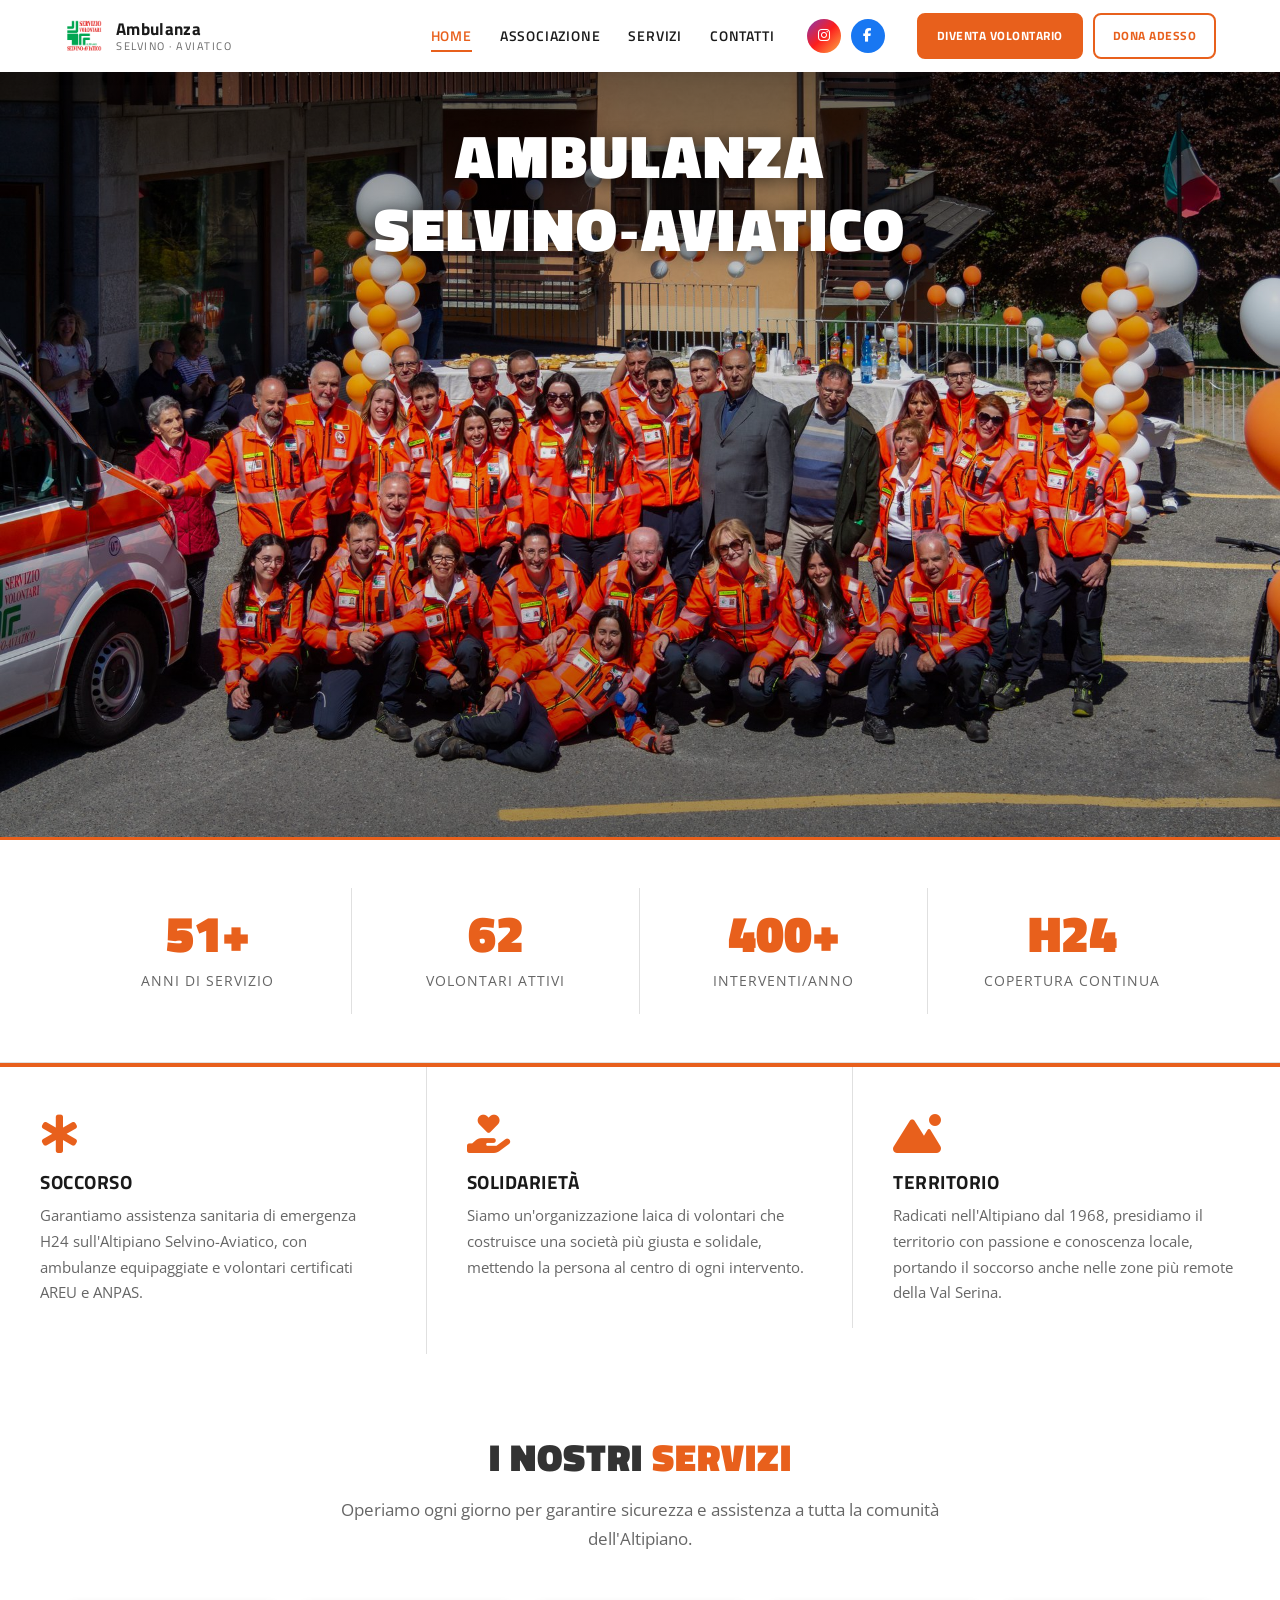
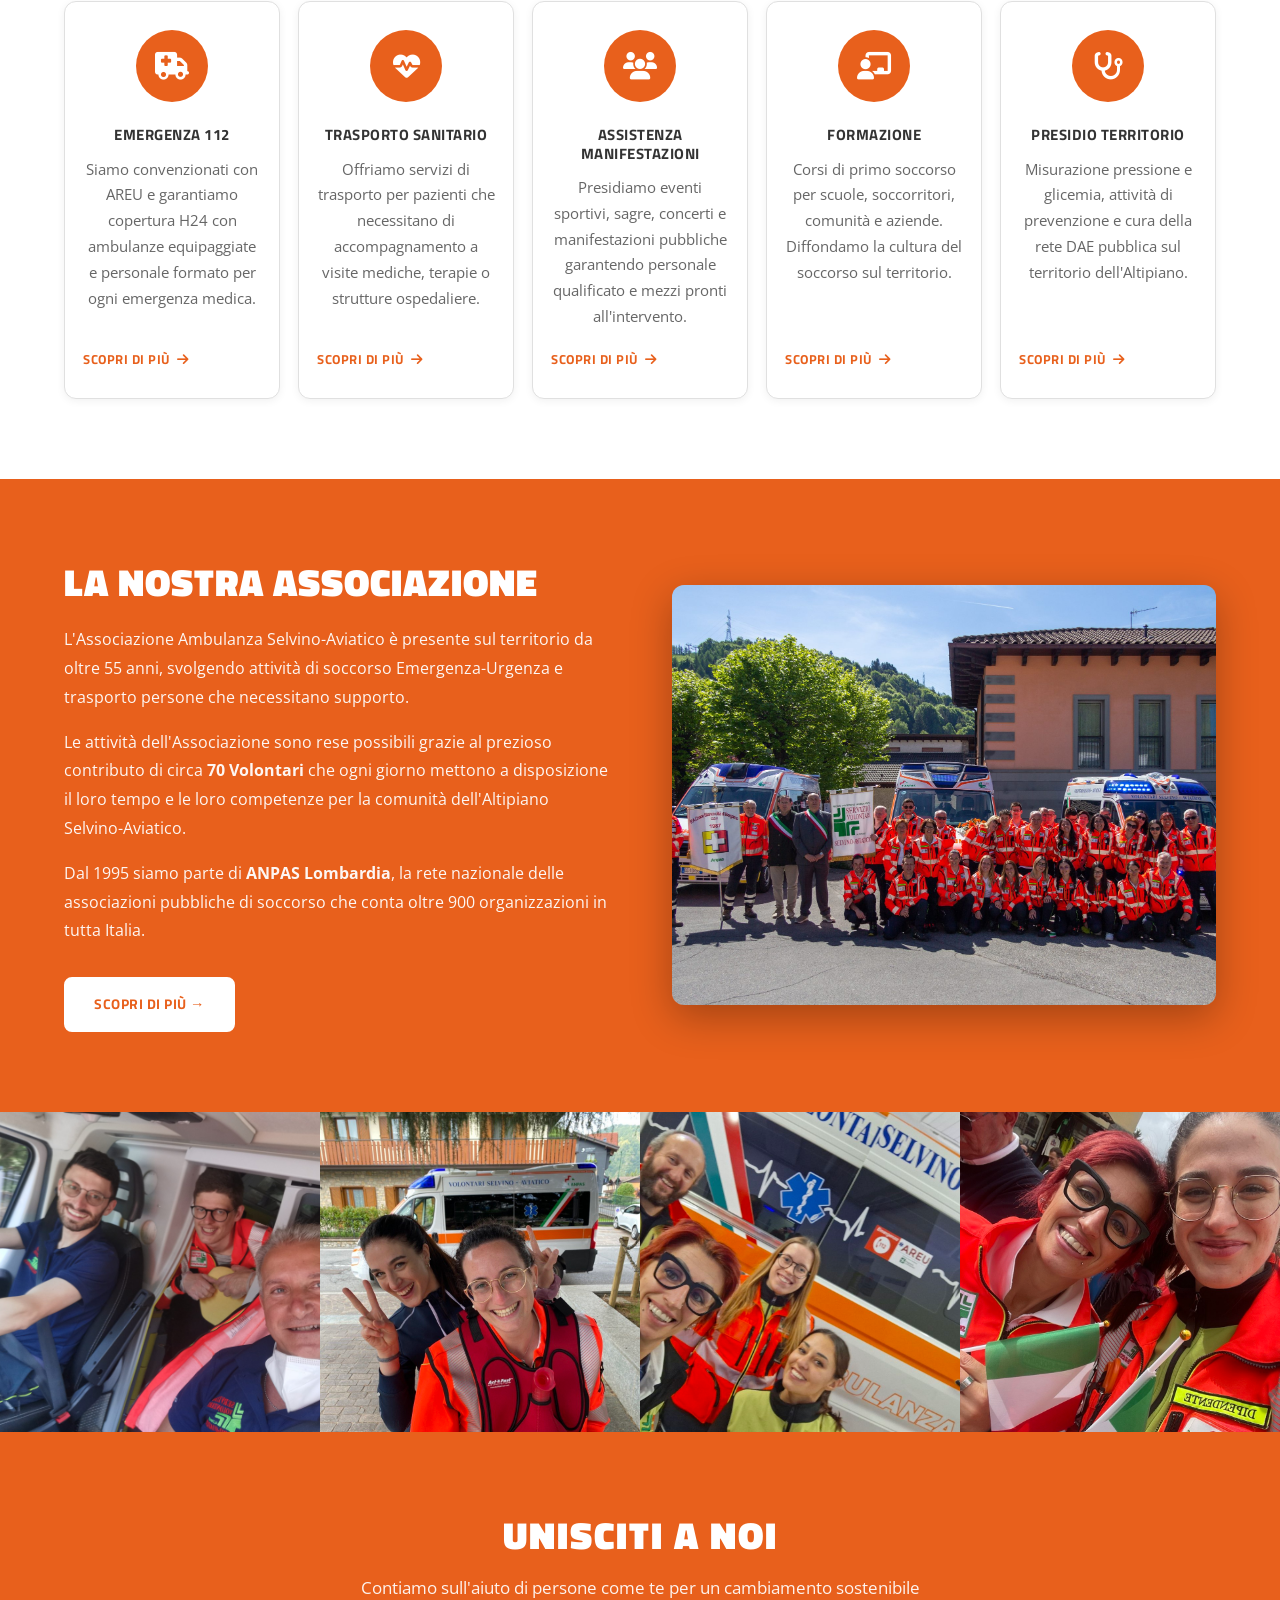
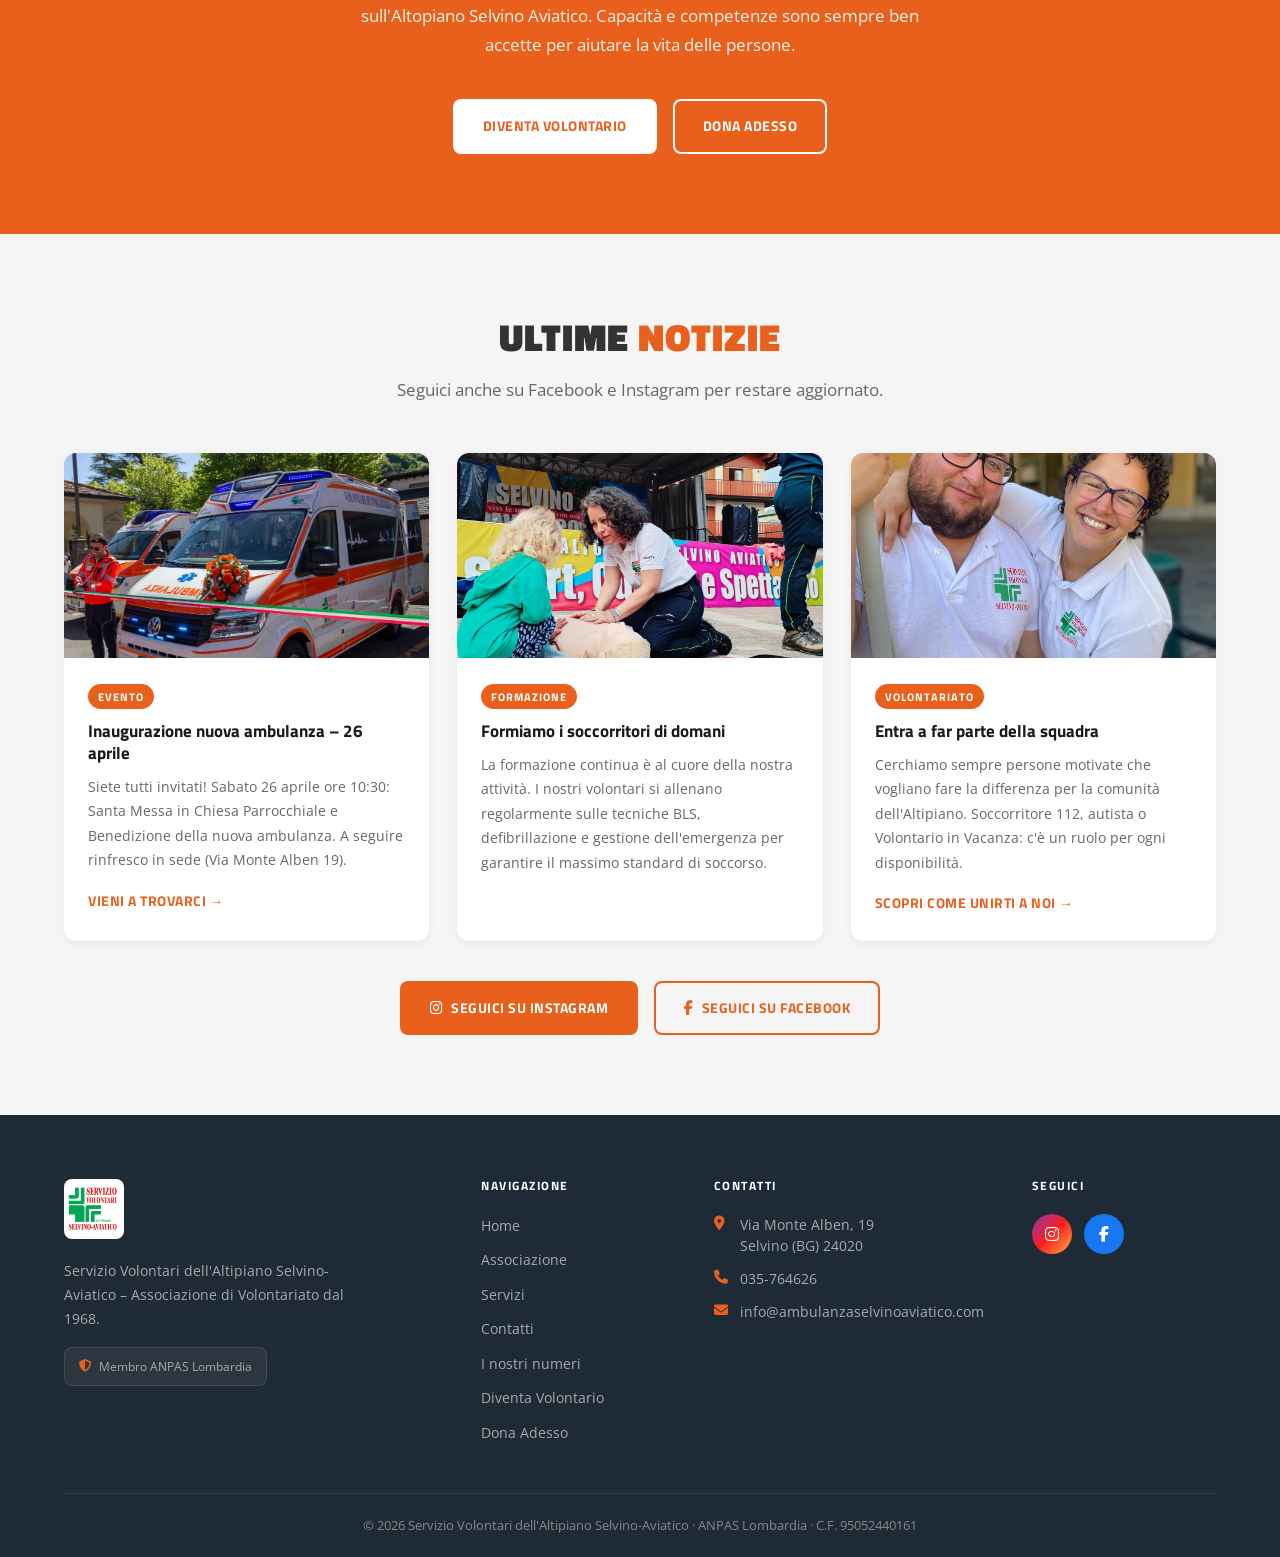
==== index.html @ ba4612ee "Aggiungi pagina "I nostri numeri" con dashboard statistiche Nuova pagina numeri.html: interventi per" ====
<!DOCTYPE html>
<html lang="it">
<head>
  <meta charset="UTF-8" />
  <meta name="viewport" content="width=device-width, initial-scale=1.0" />
  <title>Ambulanza Selvino-Aviatico | Soccorso Emergenza H24 – Altipiano Bergamasco</title>
  <meta name="description" content="Associazione di volontariato per soccorso emergenza H24 sull'Altipiano Selvino-Aviatico (BG). Dal 1968, ~70 volontari certificati AREU e ANPAS. Tel. 035-764626." />

  <!-- Canonical & robots -->
  <link rel="canonical" href="https://www.ambulanzaselvinoaviatico.com/" />
  <meta name="robots" content="index, follow" />
  <meta name="author" content="Associazione Ambulanza Selvino-Aviatico" />

  <!-- Geo meta -->
  <meta name="geo.region" content="IT-BG" />
  <meta name="geo.placename" content="Selvino, Bergamo, Lombardia" />
  <meta name="geo.position" content="45.775;9.760" />
  <meta name="ICBM" content="45.775, 9.760" />

  <!-- Favicon -->
  <link rel="icon" type="image/png" href="images/logo.png" />
  <link rel="apple-touch-icon" href="images/logo.png" />

  <!-- Open Graph -->
  <meta property="og:title" content="Ambulanza Selvino-Aviatico | Soccorso Emergenza H24" />
  <meta property="og:description" content="Associazione di volontariato per soccorso emergenza H24 sull'Altipiano Selvino-Aviatico (BG). Dal 1968, ~70 volontari certificati AREU e ANPAS." />
  <meta property="og:image" content="https://www.ambulanzaselvinoaviatico.com/images/ambulanza-team.jpg" />
  <meta property="og:url" content="https://www.ambulanzaselvinoaviatico.com/" />
  <meta property="og:type" content="website" />
  <meta property="og:locale" content="it_IT" />
  <meta property="og:site_name" content="Ambulanza Selvino-Aviatico" />

  <!-- Twitter Card -->
  <meta name="twitter:card" content="summary_large_image" />
  <meta name="twitter:title" content="Ambulanza Selvino-Aviatico | Soccorso Emergenza H24" />
  <meta name="twitter:description" content="Associazione di volontariato per soccorso emergenza H24 sull'Altipiano Selvino-Aviatico (BG)." />
  <meta name="twitter:image" content="https://www.ambulanzaselvinoaviatico.com/images/ambulanza-team.jpg" />

  <!-- JSON-LD Structured Data -->
  <script type="application/ld+json">
  {
    "@context": "https://schema.org",
    "@graph": [
      {
        "@type": "Organization",
        "@id": "https://www.ambulanzaselvinoaviatico.com/#organization",
        "name": "Associazione Ambulanza Selvino-Aviatico",
        "alternateName": "Servizio Volontari dell'Altipiano Selvino-Aviatico",
        "url": "https://www.ambulanzaselvinoaviatico.com",
        "logo": "https://www.ambulanzaselvinoaviatico.com/images/logo.png",
        "email": "info@ambulanzaselvinoaviatico.com",
        "telephone": "+390357646426",
        "foundingDate": "1993",
        "description": "Associazione di volontariato per soccorso emergenza-urgenza H24 sull'Altipiano Selvino-Aviatico (BG). Dal 1968, circa 70 volontari certificati AREU e ANPAS.",
        "address": {
          "@type": "PostalAddress",
          "streetAddress": "Via Monte Alben, 19",
          "addressLocality": "Selvino",
          "postalCode": "24020",
          "addressRegion": "BG",
          "addressCountry": "IT"
        },
        "areaServed": {
          "@type": "Place",
          "name": "Altipiano Selvino-Aviatico, Bergamo"
        },
        "sameAs": [
          "https://www.facebook.com/ambulanzaselvinoaviatico",
          "https://www.instagram.com/ambulanzaselvinoaviatico/"
        ],
        "memberOf": {
          "@type": "Organization",
          "name": "ANPAS Lombardia",
          "url": "https://www.anpas.org"
        }
      },
      {
        "@type": "EmergencyService",
        "@id": "https://www.ambulanzaselvinoaviatico.com/#service",
        "name": "Soccorso Emergenza-Urgenza 112 – Altipiano Selvino-Aviatico",
        "provider": { "@id": "https://www.ambulanzaselvinoaviatico.com/#organization" },
        "serviceType": "Ambulanza e soccorso emergenza H24",
        "availableChannel": {
          "@type": "ServiceChannel",
          "servicePhone": { "@type": "ContactPoint", "telephone": "112", "contactType": "emergencyService" }
        },
        "areaServed": { "@type": "Place", "name": "Altipiano Selvino-Aviatico, Bergamo" }
      },
      {
        "@type": "WebSite",
        "@id": "https://www.ambulanzaselvinoaviatico.com/#website",
        "url": "https://www.ambulanzaselvinoaviatico.com",
        "name": "Ambulanza Selvino-Aviatico",
        "publisher": { "@id": "https://www.ambulanzaselvinoaviatico.com/#organization" },
        "inLanguage": "it-IT"
      }
    ]
  }
  </script>

  <!-- Font Awesome 6 -->
  <link rel="stylesheet" href="https://cdnjs.cloudflare.com/ajax/libs/font-awesome/6.5.0/css/all.min.css" />

  <!-- Stylesheet -->
  <link rel="stylesheet" href="css/style.css" />
</head>
<body>

  <!-- ============================================================
       HEADER
  ============================================================ -->
  <header class="site-header">
    <div class="container">
      <div class="header-inner">

        <a href="index.html" class="header-logo" aria-label="Torna alla home">
          <img src="images/logo.png" alt="Logo Ambulanza Selvino-Aviatico" />
          <div class="header-logo-text">
            <span class="logo-name">Ambulanza</span>
            <span class="logo-sub">Selvino · Aviatico</span>
          </div>
        </a>

        <nav class="header-nav" aria-label="Navigazione principale">
          <ul class="nav-links">
            <li><a href="index.html" class="active">Home</a></li>
            <li><a href="associazione.html">Associazione</a></li>
            <li><a href="servizi.html">Servizi</a></li>
            <li><a href="contatti.html">Contatti</a></li>
          </ul>

          <div class="header-social">
            <a href="https://www.instagram.com/ambulanzaselvinoaviatico/" target="_blank" rel="noopener" class="social-icon instagram" aria-label="Instagram">
              <i class="fab fa-instagram"></i>
            </a>
            <a href="https://www.facebook.com/ambulanzaselvinoaviatico" target="_blank" rel="noopener" class="social-icon facebook" aria-label="Facebook">
              <i class="fab fa-facebook-f"></i>
            </a>
          </div>

          <div class="header-cta">
            <a href="volontario.html" class="btn btn-orange">Diventa Volontario</a>
            <a href="volontario.html#dona" class="btn btn-orange-outline">Dona Adesso</a>
          </div>
        </nav>

        <button class="hamburger" id="hamburger" aria-label="Apri menu" aria-expanded="false">
          <span></span>
          <span></span>
          <span></span>
        </button>

      </div>
    </div>

    <!-- Mobile nav -->
    <div class="mobile-nav" id="mobile-nav" aria-hidden="true">
      <ul class="nav-links">
        <li><a href="index.html">Home</a></li>
        <li><a href="associazione.html">Associazione</a></li>
        <li><a href="servizi.html">Servizi</a></li>
        <li><a href="contatti.html">Contatti</a></li>
      </ul>
      <div class="header-social">
        <a href="https://www.instagram.com/ambulanzaselvinoaviatico/" target="_blank" rel="noopener" class="social-icon instagram" aria-label="Instagram">
          <i class="fab fa-instagram"></i>
        </a>
        <a href="https://www.facebook.com/ambulanzaselvinoaviatico" target="_blank" rel="noopener" class="social-icon facebook" aria-label="Facebook">
          <i class="fab fa-facebook-f"></i>
        </a>
      </div>
      <div class="header-cta">
        <a href="volontario.html" class="btn btn-orange">Diventa Volontario</a>
        <a href="volontario.html#dona" class="btn btn-orange-outline">Dona Adesso</a>
      </div>
    </div>
  </header>

  <!-- ============================================================
       HERO
  ============================================================ -->
  <section class="hero" style="background-image: url('images/hero-principale.jpg'); background-position: center 30%;" aria-label="Sezione hero">
    <div class="hero-content">
      <h1>Ambulanza Selvino&#8209;Aviatico</h1>
      <div class="hero-hover-reveal">
        <span class="tagline"><i class="fas fa-star-of-life"></i>&nbsp; Servizio di Emergenza-Urgenza dal 1968</span>
      </div>
      <div class="hero-buttons">
        <a href="associazione.html" class="btn btn-white">Scopri la nostra storia</a>
        <a href="volontario.html" class="btn btn-white-outline">Unisciti a noi</a>
      </div>
    </div>
  </section>

  <!-- ============================================================
       STATS BAR
  ============================================================ -->
  <section class="stats-bar" aria-label="Statistiche">
    <div class="container">
      <div class="stats-grid">
        <div class="stat-item">
          <span class="stat-number" data-target="58" data-suffix="+">58+</span>
          <span class="stat-label">Anni di servizio</span>
        </div>
        <div class="stat-item">
          <span class="stat-number" data-target="70" data-suffix="">~70</span>
          <span class="stat-label">Volontari attivi</span>
        </div>
        <div class="stat-item">
          <span class="stat-number" data-target="450" data-suffix="+">450+</span>
          <span class="stat-label">Interventi/anno</span>
        </div>
        <div class="stat-item">
          <span class="stat-number">H24</span>
          <span class="stat-label">Copertura continua</span>
        </div>
      </div>
    </div>
  </section>

  <!-- ============================================================
       MISSION STRIP
  ============================================================ -->
  <section class="mission-strip" aria-label="I nostri impegni">
    <div class="mission-strip-grid">
      <div class="mission-strip-item">
        <i class="fas fa-star-of-life strip-icon"></i>
        <h3>Soccorso</h3>
        <p>Garantiamo assistenza sanitaria di emergenza H24 sull'Altipiano Selvino-Aviatico, con ambulanze equipaggiate e volontari certificati AREU e ANPAS.</p>
      </div>
      <div class="mission-strip-item">
        <i class="fas fa-hand-holding-heart strip-icon"></i>
        <h3>Solidarietà</h3>
        <p>Siamo un'organizzazione laica di volontari che costruisce una società più giusta e solidale, mettendo la persona al centro di ogni intervento.</p>
      </div>
      <div class="mission-strip-item">
        <i class="fas fa-mountain-sun strip-icon"></i>
        <h3>Territorio</h3>
        <p>Radicati nell'Altipiano dal 1968, presidiamo il territorio con passione e conoscenza locale, portando il soccorso anche nelle zone più remote della Val Serina.</p>
      </div>
    </div>
  </section>

  <!-- ============================================================
       SERVIZI
  ============================================================ -->
  <section class="services-section section-padding" aria-labelledby="servizi-title">
    <div class="container">
      <div class="text-center">
        <h2 class="section-title" id="servizi-title">I Nostri <span class="text-orange">Servizi</span></h2>
        <p class="section-subtitle">Operiamo ogni giorno per garantire sicurezza e assistenza a tutta la comunità dell'Altipiano.</p>
      </div>
      <div class="services-grid services-grid--5">

        <a href="servizi.html#emergenza" class="service-card">
          <div class="service-icon">
            <i class="fas fa-ambulance"></i>
          </div>
          <h3>Emergenza 112</h3>
          <p>Siamo convenzionati con AREU e garantiamo copertura H24 con ambulanze equipaggiate e personale formato per ogni emergenza medica.</p>
          <span class="service-card-link">Scopri di più <i class="fas fa-arrow-right"></i></span>
        </a>

        <a href="servizi.html#trasporto" class="service-card">
          <div class="service-icon">
            <i class="fas fa-heart-pulse"></i>
          </div>
          <h3>Trasporto Sanitario</h3>
          <p>Offriamo servizi di trasporto per pazienti che necessitano di accompagnamento a visite mediche, terapie o strutture ospedaliere.</p>
          <span class="service-card-link">Scopri di più <i class="fas fa-arrow-right"></i></span>
        </a>

        <a href="servizi.html#manifestazioni" class="service-card">
          <div class="service-icon">
            <i class="fas fa-users"></i>
          </div>
          <h3>Assistenza Manifestazioni</h3>
          <p>Presidiamo eventi sportivi, sagre, concerti e manifestazioni pubbliche garantendo personale qualificato e mezzi pronti all'intervento.</p>
          <span class="service-card-link">Scopri di più <i class="fas fa-arrow-right"></i></span>
        </a>

        <a href="servizi.html#formazione" class="service-card">
          <div class="service-icon">
            <i class="fas fa-chalkboard-teacher"></i>
          </div>
          <h3>Formazione</h3>
          <p>Corsi di primo soccorso per scuole, soccorritori, comunità e aziende. Diffondamo la cultura del soccorso sul territorio.</p>
          <span class="service-card-link">Scopri di più <i class="fas fa-arrow-right"></i></span>
        </a>

        <a href="servizi.html#presidio" class="service-card">
          <div class="service-icon">
            <i class="fas fa-stethoscope"></i>
          </div>
          <h3>Presidio Territorio</h3>
          <p>Misurazione pressione e glicemia, attività di prevenzione e cura della rete DAE pubblica sul territorio dell'Altipiano.</p>
          <span class="service-card-link">Scopri di più <i class="fas fa-arrow-right"></i></span>
        </a>

      </div>
    </div>
  </section>

  <!-- ============================================================
       ABOUT (orange bg)
  ============================================================ -->
  <section class="about-section section-padding" aria-labelledby="about-title">
    <div class="container">
      <div class="about-grid">
        <div class="about-text">
          <h2 class="section-title" id="about-title">La Nostra Associazione</h2>
          <p>L'Associazione Ambulanza Selvino-Aviatico è presente sul territorio da oltre 55 anni, svolgendo attività di soccorso Emergenza-Urgenza e trasporto persone che necessitano supporto.</p>
          <p>Le attività dell'Associazione sono rese possibili grazie al prezioso contributo di circa <strong>70 Volontari</strong> che ogni giorno mettono a disposizione il loro tempo e le loro competenze per la comunità dell'Altipiano Selvino-Aviatico.</p>
          <p>Dal 1995 siamo parte di <strong>ANPAS Lombardia</strong>, la rete nazionale delle associazioni pubbliche di soccorso che conta oltre 900 organizzazioni in tutta Italia.</p>
          <a href="associazione.html" class="btn btn-white">Scopri di più &rarr;</a>
        </div>
        <div class="about-image">
          <img src="images/team/gruppo11.jpg" alt="I volontari dell'Ambulanza Selvino-Aviatico" loading="lazy" />
        </div>
      </div>
    </div>
  </section>

  <!-- ============================================================
       PHOTO STRIP
  ============================================================ -->
  <div class="photo-strip" aria-label="Galleria fotografica">
    <div class="photo-strip-item">
      <img src="images/team/vol8.jpg" alt="Equipaggio Ambulanza Selvino-Aviatico" loading="lazy" style="object-position:center top;" />
    </div>
    <div class="photo-strip-item">
      <img src="images/team/vol12.jpg" alt="Volontarie Ambulanza Selvino-Aviatico" loading="lazy" style="object-position:center top;" />
    </div>
    <div class="photo-strip-item">
      <img src="images/team2.jpg" alt="Volontari Ambulanza Selvino-Aviatico" loading="lazy" style="object-position:center top;" />
    </div>
    <div class="photo-strip-item">
      <img src="images/team/vol15.jpg" alt="Volontari Ambulanza Selvino-Aviatico" loading="lazy" style="object-position:center top;" />
    </div>
  </div>

  <!-- ============================================================
       JOIN BANNER
  ============================================================ -->
  <section class="join-banner" aria-labelledby="join-title">
    <div class="container">
      <h2 id="join-title">Unisciti a Noi</h2>
      <p>Contiamo sull'aiuto di persone come te per un cambiamento sostenibile sull'Altopiano Selvino Aviatico. Capacità e competenze sono sempre ben accette per aiutare la vita delle persone.</p>
      <div class="join-buttons">
        <a href="volontario.html" class="btn btn-white">Diventa Volontario</a>
        <a href="volontario.html#dona" class="btn btn-white-outline">Dona Adesso</a>
      </div>
    </div>
  </section>

  <!-- ============================================================
       NEWS
  ============================================================ -->
  <section class="news-section section-padding" aria-labelledby="news-title">
    <div class="container">
      <div class="text-center">
        <h2 class="section-title" id="news-title">Ultime <span class="text-orange">Notizie</span></h2>
        <p class="section-subtitle">Seguici anche su Facebook e Instagram per restare aggiornato.</p>
      </div>
      <div class="news-grid">

        <article class="news-card">
          <div class="news-img">
            <img src="images/evento-taglio-nastro.jpg" alt="Inaugurazione nuova ambulanza 26 aprile 2026" loading="lazy" />
          </div>
          <div class="news-body">
            <span class="news-tag">Evento</span>
            <h3>Inaugurazione nuova ambulanza – 26 aprile</h3>
            <p>Siete tutti invitati! Sabato 26 aprile ore 10:30: Santa Messa in Chiesa Parrocchiale e Benedizione della nuova ambulanza. A seguire rinfresco in sede (Via Monte Alben 19).</p>
            <a href="contatti.html" class="news-link">Vieni a trovarci →</a>
          </div>
        </article>

        <article class="news-card">
          <div class="news-img">
            <img src="images/servizi/formazione/formazione1.jpg" alt="Formazione BLS e primo soccorso" loading="lazy" />
          </div>
          <div class="news-body">
            <span class="news-tag">Formazione</span>
            <h3>Formiamo i soccorritori di domani</h3>
            <p>La formazione continua è al cuore della nostra attività. I nostri volontari si allenano regolarmente sulle tecniche BLS, defibrillazione e gestione dell'emergenza per garantire il massimo standard di soccorso.</p>
          </div>
        </article>

        <article class="news-card">
          <div class="news-img">
            <img src="images/news-team.jpg" alt="Volontari Servizio Selvino-Aviatico" loading="lazy" />
          </div>
          <div class="news-body">
            <span class="news-tag">Volontariato</span>
            <h3>Entra a far parte della squadra</h3>
            <p>Cerchiamo sempre persone motivate che vogliano fare la differenza per la comunità dell'Altipiano. Soccorritore 112, autista o Volontario in Vacanza: c'è un ruolo per ogni disponibilità.</p>
            <a href="volontario.html" class="news-link">Scopri come unirti a noi →</a>
          </div>
        </article>

      </div>

      <div class="text-center" style="margin-top:40px;">
        <a href="https://www.instagram.com/ambulanzaselvinoaviatico/" target="_blank" rel="noopener" class="btn btn-orange">
          <i class="fab fa-instagram" style="margin-right:8px;"></i>Seguici su Instagram
        </a>
        <a href="https://www.facebook.com/ambulanzaselvinoaviatico" target="_blank" rel="noopener" class="btn btn-orange-outline" style="margin-left:12px;">
          <i class="fab fa-facebook-f" style="margin-right:8px;"></i>Seguici su Facebook
        </a>
      </div>
    </div>
  </section>

  <!-- ============================================================
       FOOTER
  ============================================================ -->
  <footer class="site-footer" aria-label="Piè di pagina">
    <div class="container">
      <div class="footer-grid">

        <!-- Brand -->
        <div class="footer-brand">
          <img src="images/logo.png" alt="Logo Ambulanza Selvino-Aviatico" class="footer-logo" />
          <p>Servizio Volontari dell'Altipiano Selvino-Aviatico – Associazione di Volontariato dal 1968.</p>
          <div class="footer-anpas-badge">
            <i class="fas fa-shield-halved"></i>
            <span>Membro ANPAS Lombardia</span>
          </div>
        </div>

        <!-- Nav -->
        <div class="footer-col">
          <h4>Navigazione</h4>
          <nav class="footer-nav" aria-label="Navigazione footer">
            <a href="index.html">Home</a>
            <a href="associazione.html">Associazione</a>
            <a href="servizi.html">Servizi</a>
            <a href="contatti.html">Contatti</a>
            <a href="numeri.html">I nostri numeri</a>
            <a href="volontario.html">Diventa Volontario</a>
            <a href="volontario.html#dona">Dona Adesso</a>
          </nav>
        </div>

        <!-- Contatti -->
        <div class="footer-col">
          <h4>Contatti</h4>
          <ul class="footer-contact-list">
            <li>
              <i class="fas fa-location-dot"></i>
              <span>Via Monte Alben, 19<br>Selvino (BG) 24020</span>
            </li>
            <li>
              <i class="fas fa-phone"></i>
              <a href="tel:035764626">035-764626</a>
            </li>
            <li>
              <i class="fas fa-envelope"></i>
              <a href="mailto:info@ambulanzaselvinoaviatico.com">info@ambulanzaselvinoaviatico.com</a>
            </li>
          </ul>
        </div>

        <!-- Social -->
        <div class="footer-col">
          <h4>Seguici</h4>
          <div class="footer-social">
            <a href="https://www.instagram.com/ambulanzaselvinoaviatico/" target="_blank" rel="noopener" class="social-icon instagram" aria-label="Instagram">
              <i class="fab fa-instagram"></i>
            </a>
            <a href="https://www.facebook.com/ambulanzaselvinoaviatico" target="_blank" rel="noopener" class="social-icon facebook" aria-label="Facebook">
              <i class="fab fa-facebook-f"></i>
            </a>
          </div>
        </div>

      </div>
    </div>
    <div class="footer-bottom">
      <div class="container">
        <span>&copy; 2026 Servizio Volontari dell'Altipiano Selvino-Aviatico &middot; ANPAS Lombardia &middot; C.F. 95052440161</span>
      </div>
    </div>
  </footer>

  <script src="js/main.js"></script>
</body>
</html>
---- css/style.css ----
/* ============================================================
   Ambulanza Selvino-Aviatico – Main Stylesheet
   ============================================================ */

/* Google Fonts */
@import url('https://fonts.googleapis.com/css2?family=Titillium+Web:wght@300;400;600;700;900&family=Open+Sans:wght@400;500;600&display=swap');

/* ============================================================
   CSS Custom Properties
   ============================================================ */
:root {
  --orange: #E8601C;
  --orange-dark: #c04d14;
  --green: #1A8B3C;
  --red: #CC0000;
  --dark: #1a1a1a;
  --dark-2: #111111;
  --gray: #f5f5f5;
  --gray-2: #e0e0e0;
  --text: #333333;
  --text-light: #666666;
  --white: #ffffff;
  --shadow: 0 4px 20px rgba(0,0,0,0.12);
  --shadow-hover: 0 8px 32px rgba(0,0,0,0.2);
  --radius: 8px;
  --transition: all 0.3s ease;
}

/* ============================================================
   Reset & Base
   ============================================================ */
*, *::before, *::after {
  box-sizing: border-box;
  margin: 0;
  padding: 0;
}

html {
  scroll-behavior: smooth;
  font-size: 16px;
}

body {
  font-family: 'Open Sans', sans-serif;
  color: var(--text);
  line-height: 1.7;
  background: var(--white);
  overflow-x: hidden;
}

h1, h2, h3, h4, h5, h6 {
  font-family: 'Titillium Web', sans-serif;
  line-height: 1.2;
}

a {
  text-decoration: none;
  color: inherit;
  transition: var(--transition);
}

img {
  max-width: 100%;
  height: auto;
  display: block;
}

ul {
  list-style: none;
}

/* ============================================================
   Utility Classes
   ============================================================ */
.container {
  max-width: 1200px;
  margin: 0 auto;
  padding: 0 24px;
}

.section-padding {
  padding: 80px 0;
}

.section-title {
  font-family: 'Titillium Web', sans-serif;
  font-size: clamp(1.6rem, 3vw, 2.4rem);
  font-weight: 800;
  text-transform: uppercase;
  letter-spacing: 1px;
  margin-bottom: 16px;
}

.section-subtitle {
  font-size: 1.05rem;
  color: var(--text-light);
  max-width: 600px;
  margin-bottom: 48px;
}

.text-orange {
  color: var(--orange);
}

.text-center {
  text-align: center;
}

.text-center .section-subtitle {
  margin-left: auto;
  margin-right: auto;
}

/* Buttons */
.btn {
  display: inline-block;
  padding: 13px 28px;
  border-radius: var(--radius);
  font-family: 'Titillium Web', sans-serif;
  font-weight: 700;
  font-size: 0.9rem;
  text-transform: uppercase;
  letter-spacing: 0.5px;
  cursor: pointer;
  border: 2px solid transparent;
  transition: var(--transition);
  white-space: nowrap;
}

.btn-orange {
  background: var(--orange);
  color: var(--white);
  border-color: var(--orange);
}
.btn-orange:hover {
  background: var(--orange-dark);
  border-color: var(--orange-dark);
  transform: translateY(-2px);
  box-shadow: 0 6px 20px rgba(232,96,28,0.4);
}

.btn-orange-outline {
  background: transparent;
  color: var(--orange);
  border-color: var(--orange);
}
.btn-orange-outline:hover {
  background: var(--orange);
  color: var(--white);
  transform: translateY(-2px);
}

.btn-white {
  background: var(--white);
  color: var(--orange);
  border-color: var(--white);
}
.btn-white:hover {
  background: transparent;
  color: var(--white);
  transform: translateY(-2px);
}

.btn-white-outline {
  background: transparent;
  color: var(--white);
  border-color: var(--white);
}
.btn-white-outline:hover {
  background: var(--white);
  color: var(--dark);
  transform: translateY(-2px);
}

/* ============================================================
   HEADER
   ============================================================ */
.site-header {
  position: sticky;
  top: 0;
  z-index: 1000;
  background: var(--white);
  box-shadow: 0 2px 12px rgba(0,0,0,0.10);
}

.header-inner {
  display: flex;
  align-items: center;
  justify-content: space-between;
  height: 72px;
  gap: 16px;
}

/* Logo */
.header-logo {
  flex-shrink: 0;
  display: flex;
  align-items: center;
  gap: 10px;
  text-decoration: none;
}
.header-logo img {
  height: 42px;
  width: auto;
  object-fit: contain;
  flex-shrink: 0;
}
.header-logo-text {
  display: flex;
  flex-direction: column;
  line-height: 1.2;
  white-space: nowrap;
}
.header-logo-text .logo-name {
  font-family: 'Titillium Web', sans-serif;
  font-weight: 700;
  font-size: 1.05rem;
  color: var(--dark);
  letter-spacing: 0.3px;
}
.header-logo-text .logo-sub {
  font-family: 'Titillium Web', sans-serif;
  font-weight: 400;
  font-size: 0.7rem;
  color: var(--text-light);
  letter-spacing: 1.5px;
  text-transform: uppercase;
}

/* Main nav */
.header-nav {
  display: flex;
  align-items: center;
  gap: 32px;
}

.nav-links {
  display: flex;
  align-items: center;
  gap: 28px;
}

.nav-links a {
  font-family: 'Titillium Web', sans-serif;
  font-weight: 600;
  font-size: 0.85rem;
  text-transform: uppercase;
  letter-spacing: 0.8px;
  color: var(--dark);
  padding: 4px 0;
  border-bottom: 2px solid transparent;
  transition: var(--transition);
}
.nav-links a:hover,
.nav-links a.active {
  color: var(--orange);
  border-bottom-color: var(--orange);
}

/* Social icons in header */
.header-social {
  display: flex;
  align-items: center;
  gap: 10px;
}

.social-icon {
  display: flex;
  align-items: center;
  justify-content: center;
  width: 34px;
  height: 34px;
  border-radius: 50%;
  font-size: 0.85rem;
  transition: var(--transition);
}

.social-icon.instagram {
  background: linear-gradient(135deg, #833ab4, #fd1d1d, #fcb045);
  color: var(--white);
}
.social-icon.facebook {
  background: #1877f2;
  color: var(--white);
}
.social-icon:hover {
  transform: translateY(-2px) scale(1.1);
  box-shadow: 0 4px 12px rgba(0,0,0,0.25);
}

/* CTA buttons in header */
.header-cta {
  display: flex;
  align-items: center;
  gap: 10px;
  flex-shrink: 0;
}
.header-cta .btn {
  padding: 10px 18px;
  font-size: 0.78rem;
}

/* Hamburger */
.hamburger {
  display: none;
  flex-direction: column;
  justify-content: center;
  align-items: center;
  width: 40px;
  height: 40px;
  cursor: pointer;
  gap: 5px;
  background: none;
  border: none;
  padding: 4px;
  flex-shrink: 0;
}
.hamburger span {
  display: block;
  width: 24px;
  height: 2px;
  background: var(--dark);
  border-radius: 2px;
  transition: var(--transition);
}
.hamburger.open span:nth-child(1) {
  transform: translateY(7px) rotate(45deg);
}
.hamburger.open span:nth-child(2) {
  opacity: 0;
}
.hamburger.open span:nth-child(3) {
  transform: translateY(-7px) rotate(-45deg);
}

/* Mobile nav – see full definition near bottom of file */

/* ============================================================
   HERO SECTION
   ============================================================ */
.hero {
  position: relative;
  width: 100%;
  height: 85vh;
  min-height: 500px;
  background-size: cover;
  background-position: center;
  background-repeat: no-repeat;
  display: flex;
  align-items: flex-start;
  justify-content: center;
  text-align: center;
  padding-top: 48px;
}

.hero::before {
  content: '';
  position: absolute;
  inset: 0;
  background: linear-gradient(to bottom,
    rgba(0,0,0,0.52) 0%,
    rgba(0,0,0,0.18) 28%,
    rgba(0,0,0,0.08) 55%,
    rgba(0,0,0,0.38) 100%);
}

.hero-content {
  position: relative;
  z-index: 1;
  color: var(--white);
  max-width: 800px;
  padding: 0 24px;
  animation: heroFadeIn 1s ease forwards;
  /* Title anchored to top, buttons at bottom */
  display: flex;
  flex-direction: column;
  align-items: center;
}

@keyframes heroFadeIn {
  from { opacity: 0; transform: translateY(20px); }
  to   { opacity: 1; transform: translateY(0); }
}

.hero-content .tagline {
  display: inline-block;
  background: var(--orange);
  color: var(--white);
  font-family: 'Titillium Web', sans-serif;
  font-weight: 700;
  font-size: 0.78rem;
  text-transform: uppercase;
  letter-spacing: 2px;
  padding: 6px 16px;
  border-radius: 30px;
  margin-bottom: 20px;
}

.hero-content h1 {
  font-size: clamp(2rem, 5vw, 3.8rem);
  font-weight: 900;
  text-transform: uppercase;
  letter-spacing: 2px;
  margin-bottom: 10px;
  text-shadow: 0 2px 16px rgba(0,0,0,0.55);
}

.hero-content p {
  font-size: clamp(1rem, 2vw, 1.2rem);
  font-weight: 400;
  margin-bottom: 0;
  opacity: 0.92;
  text-shadow: 0 1px 8px rgba(0,0,0,0.5);
}

.hero-buttons {
  display: flex;
  gap: 16px;
  justify-content: center;
  flex-wrap: wrap;
  margin-top: 28px;
  opacity: 0;
  transform: translateY(14px);
  transition: opacity 0.4s ease, transform 0.4s ease;
  pointer-events: none;
}

/* Banner emergenza – nascosto di default, appare all'hover */
.hero-hover-reveal {
  opacity: 0;
  transform: translateY(-8px);
  transition: opacity 0.4s ease, transform 0.4s ease;
  margin-bottom: 4px;
}

/* Mostra banner + pulsanti all'hover del mouse */
@media (hover: hover) {
  .hero:hover .hero-hover-reveal,
  .hero:hover .hero-buttons {
    opacity: 1;
    transform: translateY(0);
    pointer-events: auto;
  }
}

/* Su touch/mobile sempre visibili */
@media (hover: none) {
  .hero-hover-reveal,
  .hero-buttons {
    opacity: 1;
    transform: translateY(0);
    pointer-events: auto;
  }
}

/* Page hero (smaller) */
.page-hero {
  position: relative;
  width: 100%;
  background-size: cover;
  background-position: center;
  background-repeat: no-repeat;
  display: flex;
  align-items: center;
  justify-content: center;
  text-align: center;
}
.page-hero::before {
  content: '';
  position: absolute;
  inset: 0;
  background: linear-gradient(to bottom, rgba(0,0,0,0.25) 0%, rgba(0,0,0,0.45) 100%);
}
.page-hero-content {
  position: relative;
  z-index: 1;
  color: var(--white);
  padding: 80px 24px;
  min-height: 320px;
  display: flex;
  flex-direction: column;
  align-items: center;
  justify-content: center;
}
.page-hero-content h1 {
  font-size: clamp(1.8rem, 4vw, 3rem);
  font-weight: 900;
  text-transform: uppercase;
  letter-spacing: 2px;
  margin-bottom: 12px;
  text-shadow: 0 2px 8px rgba(0,0,0,0.4);
}
.page-hero-content p {
  font-size: 1.1rem;
  opacity: 0.9;
}

/* ============================================================
   STATS BAR
   ============================================================ */
.stats-bar {
  background: var(--white);
  padding: 48px 0;
  border-top: 3px solid var(--orange);
  border-bottom: 1px solid var(--gray-2);
}

.stats-grid {
  display: grid;
  grid-template-columns: repeat(4, 1fr);
  gap: 0;
}

.stat-item {
  text-align: center;
  padding: 20px 16px;
  border-right: 1px solid var(--gray-2);
}
.stat-item:last-child {
  border-right: none;
}

.stat-number {
  font-family: 'Titillium Web', sans-serif;
  font-size: clamp(2.2rem, 4vw, 3.2rem);
  font-weight: 900;
  color: var(--orange);
  line-height: 1;
  margin-bottom: 8px;
  display: block;
}

.stat-label {
  font-family: 'Open Sans', sans-serif;
  font-size: 0.85rem;
  color: var(--text-light);
  text-transform: uppercase;
  letter-spacing: 1px;
}

/* ============================================================
   SERVICES CARDS
   ============================================================ */
.services-section {
  background: var(--white);
}

.services-grid {
  display: grid;
  grid-template-columns: repeat(3, 1fr);
  gap: 28px;
}
.services-grid--4 {
  grid-template-columns: repeat(4, 1fr);
}
.services-grid--5 {
  grid-template-columns: repeat(5, 1fr);
  gap: 18px;
}
.services-grid--5 .service-card {
  padding: 28px 18px;
}
.services-grid--5 .service-card h3 {
  font-size: 0.95rem;
}

.service-card {
  display: flex;
  flex-direction: column;
  background: var(--white);
  border: 1px solid var(--gray-2);
  border-radius: 12px;
  padding: 40px 32px;
  text-align: center;
  transition: var(--transition);
  box-shadow: 0 2px 8px rgba(0,0,0,0.06);
  color: var(--text);
  cursor: pointer;
}
.service-card:hover {
  transform: translateY(-8px);
  box-shadow: var(--shadow-hover);
  border-color: var(--orange);
}

.service-icon {
  width: 72px;
  height: 72px;
  border-radius: 50%;
  background: var(--orange);
  display: flex;
  align-items: center;
  justify-content: center;
  margin: 0 auto 24px;
  color: var(--white);
  font-size: 1.7rem;
  transition: var(--transition);
}
.service-card:hover .service-icon {
  background: var(--orange-dark);
  transform: scale(1.1);
}

.service-card h3 {
  font-size: 1.15rem;
  font-weight: 700;
  margin-bottom: 12px;
  text-transform: uppercase;
  letter-spacing: 0.5px;
}

.service-card p {
  font-size: 0.95rem;
  color: var(--text-light);
  line-height: 1.7;
  flex-grow: 1;
}

.service-card-link {
  display: inline-flex;
  align-items: center;
  gap: 6px;
  margin-top: 18px;
  font-family: 'Titillium Web', sans-serif;
  font-size: 0.82rem;
  font-weight: 700;
  text-transform: uppercase;
  letter-spacing: 0.5px;
  color: var(--orange);
  transition: gap 0.2s ease;
}
.service-card:hover .service-card-link {
  gap: 10px;
}

/* ============================================================
   ABOUT SECTION (orange background)
   ============================================================ */
.about-section {
  background: var(--orange);
  color: var(--white);
}

.about-grid {
  display: grid;
  grid-template-columns: 1fr 1fr;
  gap: 64px;
  align-items: center;
}

.about-text h2 {
  color: var(--white);
  margin-bottom: 20px;
}

.about-text p {
  font-size: 1rem;
  line-height: 1.8;
  margin-bottom: 16px;
  opacity: 0.95;
}

.about-text .btn {
  margin-top: 16px;
}

.about-image {
  position: relative;
  border-radius: 12px;
  overflow: hidden;
  box-shadow: 0 12px 40px rgba(0,0,0,0.3);
}
.about-image img {
  width: 100%;
  height: 420px;
  object-fit: cover;
  transition: transform 0.5s ease;
}
.about-image:hover img {
  transform: scale(1.04);
}

/* ============================================================
   JOIN BANNER
   ============================================================ */
.join-banner {
  background: var(--orange);
  padding: 80px 0;
  text-align: center;
  color: var(--white);
}

.join-banner h2 {
  font-size: clamp(1.8rem, 3vw, 2.8rem);
  font-weight: 900;
  text-transform: uppercase;
  letter-spacing: 2px;
  margin-bottom: 16px;
  color: var(--white);
}

.join-banner p {
  font-size: 1.05rem;
  color: rgba(255,255,255,0.92);
  max-width: 560px;
  margin: 0 auto 40px;
  line-height: 1.7;
}

.join-buttons {
  display: flex;
  gap: 16px;
  justify-content: center;
  flex-wrap: wrap;
}

/* ============================================================
   PHOTO STRIP
   ============================================================ */
.photo-strip {
  display: grid;
  grid-template-columns: repeat(4, 1fr);
  gap: 0;
}

.photo-strip-item {
  position: relative;
  aspect-ratio: 1 / 1;
  overflow: hidden;
}

.photo-strip-item img {
  width: 100%;
  height: 100%;
  object-fit: cover;
  transition: transform 0.5s ease;
}
.photo-strip-item:hover img {
  transform: scale(1.08);
}

/* ============================================================
   MISSION SECTION
   ============================================================ */
.mission-section {
  background: var(--white);
}
.mission-grid {
  display: grid;
  grid-template-columns: 1fr 1fr;
  gap: 64px;
  align-items: start;
}
.mission-text p {
  margin-bottom: 16px;
  color: var(--text);
  line-height: 1.8;
}
.mission-stats {
  display: grid;
  grid-template-columns: 1fr 1fr;
  gap: 20px;
}
.mission-stat-box {
  background: var(--gray);
  border-radius: var(--radius);
  padding: 24px;
  text-align: center;
  border-left: 4px solid var(--orange);
}
.mission-stat-box .big-num {
  font-family: 'Titillium Web', sans-serif;
  font-size: 2rem;
  font-weight: 900;
  color: var(--orange);
  display: block;
  margin-bottom: 4px;
}
.mission-stat-box span:last-child {
  font-size: 0.85rem;
  color: var(--text-light);
  text-transform: uppercase;
  letter-spacing: 0.5px;
}

/* ============================================================
   TIMELINE
   ============================================================ */
.timeline-section {
  background: var(--gray);
}

.timeline {
  position: relative;
  max-width: 900px;
  margin: 0 auto;
}

.timeline::before {
  content: '';
  position: absolute;
  left: 50%;
  top: 0;
  bottom: 0;
  width: 3px;
  background: var(--orange);
  transform: translateX(-50%);
}

.timeline-item {
  position: relative;
  width: 50%;
  padding: 0 48px 48px 0;
  text-align: right;
}

.timeline-item.right {
  left: 50%;
  padding: 0 0 48px 48px;
  text-align: left;
}

.timeline-dot {
  position: absolute;
  top: 6px;
  right: -10px;
  width: 20px;
  height: 20px;
  border-radius: 50%;
  background: var(--orange);
  border: 3px solid var(--white);
  box-shadow: 0 0 0 2px var(--orange);
  z-index: 1;
}

.timeline-item.right .timeline-dot {
  left: -10px;
  right: auto;
}

.timeline-content {
  background: var(--white);
  border-radius: var(--radius);
  padding: 20px 24px;
  box-shadow: var(--shadow);
  display: inline-block;
  max-width: 340px;
  width: 100%;
  text-align: left;
}

.timeline-year {
  font-family: 'Titillium Web', sans-serif;
  font-size: 1.3rem;
  font-weight: 900;
  color: var(--orange);
  margin-bottom: 4px;
}

.timeline-content p {
  font-size: 0.9rem;
  color: var(--text);
  line-height: 1.6;
}

/* ============================================================
   GALLERY GRID
   ============================================================ */
.gallery-section {
  background: var(--white);
}

.gallery-grid {
  display: grid;
  grid-template-columns: repeat(4, 1fr);
  gap: 8px;
}

.gallery-item {
  position: relative;
  aspect-ratio: 1 / 1;
  overflow: hidden;
  border-radius: 4px;
}

.gallery-item.wide {
  grid-column: span 2;
  aspect-ratio: 2 / 1;
}

.gallery-item img {
  width: 100%;
  height: 100%;
  object-fit: cover;
  transition: transform 0.5s ease;
}
.gallery-item:hover img {
  transform: scale(1.06);
}

/* ============================================================
   CONTACT SECTION
   ============================================================ */
.contact-section {
  background: var(--white);
}

.contact-grid {
  display: grid;
  grid-template-columns: 1fr 1fr;
  gap: 48px;
  align-items: start;
}

.map-container {
  border-radius: 12px;
  overflow: hidden;
  box-shadow: var(--shadow);
}
.map-container iframe {
  width: 100%;
  height: 480px;
  border: none;
  display: block;
}

.contact-info h2 {
  margin-bottom: 32px;
}

.contact-block {
  margin-bottom: 28px;
}

.contact-block h4 {
  font-family: 'Titillium Web', sans-serif;
  font-size: 0.78rem;
  font-weight: 700;
  text-transform: uppercase;
  letter-spacing: 1.5px;
  color: var(--orange);
  margin-bottom: 8px;
}

.contact-block p,
.contact-block a {
  font-size: 0.95rem;
  color: var(--text);
  line-height: 1.7;
}
.contact-block a:hover {
  color: var(--orange);
}

.contact-block .contact-row {
  display: flex;
  align-items: flex-start;
  gap: 10px;
  margin-bottom: 8px;
}
.contact-block .contact-row i {
  color: var(--orange);
  margin-top: 3px;
  flex-shrink: 0;
  width: 18px;
}

/* ============================================================
   DONA SECTION
   ============================================================ */
.dona-section {
  background: var(--gray);
}

.dona-intro {
  max-width: 700px;
  margin: 0 auto 48px;
  text-align: center;
}
.dona-intro p {
  color: var(--text-light);
  line-height: 1.7;
}

.dona-grid {
  display: grid;
  grid-template-columns: 1fr 1fr;
  gap: 24px;
  margin-bottom: 40px;
}

.dona-box {
  background: var(--white);
  border-radius: 12px;
  padding: 32px;
  box-shadow: var(--shadow);
  border-top: 4px solid var(--orange);
}

.dona-box h3 {
  font-size: 1.1rem;
  font-weight: 700;
  margin-bottom: 16px;
  display: flex;
  align-items: center;
  gap: 10px;
}
.dona-box h3 i {
  color: var(--orange);
}

.dona-box p {
  font-size: 0.9rem;
  color: var(--text-light);
  margin-bottom: 8px;
  line-height: 1.6;
}

.iban-display {
  background: var(--gray);
  border-radius: var(--radius);
  padding: 12px 16px;
  font-family: 'Courier New', monospace;
  font-size: 0.95rem;
  font-weight: 700;
  letter-spacing: 1px;
  margin: 12px 0;
  word-break: break-all;
  color: var(--dark);
  border-left: 3px solid var(--orange);
}

.cf-display {
  font-family: 'Titillium Web', sans-serif;
  font-size: 1.4rem;
  font-weight: 900;
  color: var(--orange);
  letter-spacing: 2px;
  margin: 12px 0;
}

.dona-buttons {
  display: flex;
  gap: 16px;
  justify-content: center;
  flex-wrap: wrap;
  margin-bottom: 48px;
}

.contributi-section {
  background: var(--white);
  border-radius: 12px;
  padding: 32px;
  box-shadow: var(--shadow);
}
.contributi-section h3 {
  margin-bottom: 16px;
  font-size: 1.1rem;
}
.contributi-list {
  list-style: none;
  padding: 0;
}
.contributi-list li {
  padding: 10px 0;
  border-bottom: 1px solid var(--gray-2);
  font-size: 0.9rem;
  display: flex;
  justify-content: space-between;
  align-items: center;
  gap: 16px;
}
.contributi-list li:last-child {
  border-bottom: none;
}
.contributi-list li a {
  color: var(--orange);
  font-weight: 600;
  font-size: 0.82rem;
  flex-shrink: 0;
}
.contributi-list li a:hover {
  text-decoration: underline;
}

/* ============================================================
   VOLUNTEER CARDS
   ============================================================ */
.volunteer-section {
  background: var(--white);
}

.volunteer-grid {
  display: grid;
  grid-template-columns: repeat(3, 1fr);
  gap: 28px;
}

.volunteer-card {
  background: var(--white);
  border: 1px solid var(--gray-2);
  border-radius: 12px;
  padding: 36px 28px;
  transition: var(--transition);
  box-shadow: 0 2px 8px rgba(0,0,0,0.06);
}
.volunteer-card:hover {
  transform: translateY(-6px);
  box-shadow: var(--shadow-hover);
  border-color: var(--orange);
}

.volunteer-card .vol-icon {
  width: 64px;
  height: 64px;
  border-radius: 50%;
  background: var(--orange);
  display: flex;
  align-items: center;
  justify-content: center;
  color: var(--white);
  font-size: 1.5rem;
  margin-bottom: 20px;
  transition: var(--transition);
}
.volunteer-card:hover .vol-icon {
  background: var(--orange-dark);
}

.volunteer-card h3 {
  font-size: 1.05rem;
  font-weight: 700;
  text-transform: uppercase;
  letter-spacing: 0.5px;
  margin-bottom: 12px;
}

.volunteer-card p {
  font-size: 0.92rem;
  color: var(--text-light);
  line-height: 1.7;
  margin-bottom: 20px;
}

.volunteer-card .btn {
  padding: 10px 20px;
  font-size: 0.8rem;
}

/* ============================================================
   FOOTER
   ============================================================ */
.site-footer {
  background: #1e2a35;
  color: #cccccc;
  padding: 64px 0 0;
}

.footer-grid {
  display: grid;
  grid-template-columns: 2fr 1fr 1.4fr 1fr;
  gap: 48px;
  padding-bottom: 48px;
  border-bottom: 1px solid rgba(255,255,255,0.08);
}

.footer-brand .footer-logo {
  height: 60px;
  width: auto;
  margin-bottom: 20px;
  border-radius: 8px;
}

.footer-brand p {
  font-size: 0.88rem;
  line-height: 1.7;
  color: #aaaaaa;
  max-width: 280px;
}

.footer-anpas-badge {
  display: inline-flex;
  align-items: center;
  gap: 8px;
  background: rgba(255,255,255,0.06);
  border: 1px solid rgba(255,255,255,0.1);
  border-radius: var(--radius);
  padding: 8px 14px;
  margin-top: 16px;
  font-size: 0.78rem;
  color: #aaaaaa;
}
.footer-anpas-badge i {
  color: var(--orange);
}

.footer-col h4 {
  font-family: 'Titillium Web', sans-serif;
  font-size: 0.78rem;
  font-weight: 700;
  text-transform: uppercase;
  letter-spacing: 1.5px;
  color: var(--white);
  margin-bottom: 20px;
}

.footer-nav {
  display: flex;
  flex-direction: column;
  gap: 10px;
}
.footer-nav a {
  font-size: 0.9rem;
  color: #aaaaaa;
  transition: var(--transition);
}
.footer-nav a:hover {
  color: var(--orange);
  padding-left: 4px;
}

.footer-contact-list {
  display: flex;
  flex-direction: column;
  gap: 12px;
}
.footer-contact-list li {
  display: flex;
  align-items: flex-start;
  gap: 10px;
  font-size: 0.88rem;
  color: #aaaaaa;
  line-height: 1.5;
}
.footer-contact-list li i {
  color: var(--orange);
  flex-shrink: 0;
  margin-top: 2px;
  width: 16px;
}
.footer-contact-list li a {
  color: #aaaaaa;
}
.footer-contact-list li a:hover {
  color: var(--orange);
}

.footer-social {
  display: flex;
  gap: 12px;
  margin-top: 4px;
}
.footer-social .social-icon {
  width: 40px;
  height: 40px;
  font-size: 1rem;
}

.footer-bottom {
  padding: 20px 0;
  text-align: center;
  font-size: 0.82rem;
  color: #666666;
}
.footer-bottom span {
  color: #888888;
}

/* ============================================================
   BREADCRUMB / PAGE HEADER GRADIENT
   ============================================================ */
.hero-gradient {
  background: linear-gradient(135deg, #c04d14 0%, #E8601C 60%, #f07030 100%);
}

/* ============================================================
   NEWS SECTION
   ============================================================ */
.news-section {
  background: var(--gray);
}

.news-grid {
  display: grid;
  grid-template-columns: repeat(3, 1fr);
  gap: 28px;
}

.news-card {
  background: var(--white);
  border-radius: 12px;
  overflow: hidden;
  box-shadow: 0 2px 8px rgba(0,0,0,0.06);
  transition: var(--transition);
}
.news-card:hover {
  transform: translateY(-6px);
  box-shadow: var(--shadow-hover);
}

.news-img {
  aspect-ratio: 16/9;
  overflow: hidden;
}
.news-img img {
  width: 100%;
  height: 100%;
  object-fit: cover;
  transition: transform 0.5s ease;
}
.news-card:hover .news-img img {
  transform: scale(1.05);
}

.news-body {
  padding: 24px;
}

.news-tag {
  display: inline-block;
  background: var(--orange);
  color: var(--white);
  font-family: 'Titillium Web', sans-serif;
  font-size: 0.7rem;
  font-weight: 700;
  text-transform: uppercase;
  letter-spacing: 1px;
  padding: 3px 10px;
  border-radius: 30px;
  margin-bottom: 12px;
}

.news-body h3 {
  font-size: 1.05rem;
  font-weight: 700;
  margin-bottom: 10px;
  color: var(--dark);
  line-height: 1.3;
}

.news-body p {
  font-size: 0.9rem;
  color: var(--text-light);
  line-height: 1.7;
  margin-bottom: 14px;
}

.news-link {
  font-family: 'Titillium Web', sans-serif;
  font-size: 0.85rem;
  font-weight: 700;
  color: var(--orange);
  text-transform: uppercase;
  letter-spacing: 0.5px;
}
.news-link:hover {
  color: var(--orange-dark);
}

/* ============================================================
   MISSION STRIP (3 pillars – home page)
   ============================================================ */
.mission-strip {
  background: var(--white);
  border-top: 4px solid var(--orange);
  padding: 0;
}

.mission-strip-grid {
  display: grid;
  grid-template-columns: repeat(3, 1fr);
  align-items: start;
}

.mission-strip-item {
  padding: 48px 40px;
  border-right: 1px solid var(--gray-2);
  transition: var(--transition);
  position: relative;
  overflow: hidden;
  display: flex;
  flex-direction: column;
}
.mission-strip-item:last-child {
  border-right: none;
}
.mission-strip-item::before {
  content: '';
  position: absolute;
  bottom: 0;
  left: 0;
  right: 0;
  height: 3px;
  background: var(--orange);
  transform: scaleX(0);
  transition: transform 0.3s ease;
  transform-origin: left;
}
.mission-strip-item:hover::before {
  transform: scaleX(1);
}
.mission-strip-item:hover {
  background: #fdf6f2;
}

.mission-strip-item .strip-icon {
  font-size: 2.4rem;
  color: var(--orange);
  margin-bottom: 16px;
  display: block;
}

.mission-strip-item h3 {
  font-size: 1.2rem;
  font-weight: 700;
  text-transform: uppercase;
  letter-spacing: 0.5px;
  margin-bottom: 10px;
  color: var(--dark);
}

.mission-strip-item p {
  font-size: 0.95rem;
  color: var(--text-light);
  line-height: 1.7;
}

/* ============================================================
   MISSION & VISIONE BLOCK (associazione page)
   ============================================================ */
.mv-section {
  background: var(--gray);
  color: var(--text);
  padding: 80px 0;
}

.mv-grid {
  display: grid;
  grid-template-columns: 1fr 1fr;
  gap: 2px;
  border-radius: 12px;
  overflow: hidden;
  box-shadow: 0 8px 32px rgba(0,0,0,0.10);
}

.mv-block {
  padding: 48px 52px;
  position: relative;
}

.mv-block:first-child {
  background: var(--orange);
}
.mv-block:last-child {
  background: #2c3e50;
  color: var(--white);
}

.mv-block .mv-label {
  font-size: 0.72rem;
  font-weight: 700;
  text-transform: uppercase;
  letter-spacing: 3px;
  opacity: 0.7;
  margin-bottom: 12px;
  display: block;
}

.mv-block h2 {
  font-size: clamp(1.8rem, 2.5vw, 2.4rem);
  font-weight: 900;
  text-transform: uppercase;
  letter-spacing: 1px;
  color: var(--white);
  margin-bottom: 20px;
}

.mv-block p {
  font-size: 1.05rem;
  line-height: 1.8;
  opacity: 0.92;
}

.mv-block .mv-quote {
  font-size: 1.2rem;
  font-style: italic;
  font-weight: 300;
  line-height: 1.7;
  opacity: 0.95;
  border-left: 3px solid rgba(255,255,255,0.4);
  padding-left: 20px;
}

/* ============================================================
   VALORI SECTION (associazione page)
   ============================================================ */
.valori-section {
  background: var(--gray);
  padding: 80px 0;
}

.valori-grid {
  display: grid;
  grid-template-columns: repeat(4, 1fr);
  gap: 20px;
}

.valore-card {
  background: var(--white);
  border-radius: 12px;
  padding: 32px 24px;
  text-align: center;
  box-shadow: 0 2px 8px rgba(0,0,0,0.06);
  border-top: 3px solid var(--orange);
  transition: var(--transition);
}
.valore-card:hover {
  transform: translateY(-6px);
  box-shadow: var(--shadow-hover);
}

.valore-card .valore-icon {
  font-size: 2rem;
  color: var(--orange);
  margin-bottom: 16px;
}

.valore-card h3 {
  font-size: 1rem;
  font-weight: 700;
  text-transform: uppercase;
  letter-spacing: 0.5px;
  margin-bottom: 10px;
  color: var(--dark);
}

.valore-card p {
  font-size: 0.88rem;
  color: var(--text-light);
  line-height: 1.6;
}

/* ============================================================
   SERVIZIO CIVILE
   ============================================================ */
.servizio-civile-section {
  background: var(--white);
}
.sc-grid {
  display: grid;
  grid-template-columns: 1fr 1fr;
  gap: 24px;
  max-width: 860px;
  margin: 0 auto;
}
.sc-photo {
  border-radius: 12px;
  overflow: hidden;
  box-shadow: var(--shadow);
  background: #f0f0f0;
  display: flex;
  align-items: center;
  justify-content: center;
}
.sc-photo img {
  width: 100%;
  height: 420px;
  object-fit: contain;
  display: block;
}
@media (max-width: 600px) {
  .sc-grid { grid-template-columns: 1fr; }
  .sc-photo img { height: 280px; }
}

/* ============================================================
   CONSIGLIO DIRETTIVO
   ============================================================ */
.consiglio-section {
  background: var(--gray);
}
.consiglio-photo {
  border-radius: 12px;
  overflow: hidden;
  box-shadow: var(--shadow);
  max-width: 900px;
  margin: 0 auto;
}
.consiglio-photo img {
  width: 100%;
  height: 480px;
  object-fit: cover;
  object-position: center top;
  display: block;
  transition: transform 0.5s ease;
}
.consiglio-photo:hover img {
  transform: scale(1.03);
}

/* ============================================================
   CAROUSEL
   ============================================================ */
.carousel-section {
  background: var(--white);
}
.carousel {
  position: relative;
  overflow: hidden;
  border-radius: 12px;
  box-shadow: var(--shadow);
  max-width: 960px;
  margin: 0 auto;
}
.carousel-track {
  display: flex;
  transition: transform 0.5s ease;
  will-change: transform;
}
.carousel-slide {
  flex: 0 0 100%;
  background: #111;
  display: flex;
  align-items: center;
  justify-content: center;
}
.carousel-slide img {
  width: 100%;
  height: 600px;
  object-fit: contain;
  display: block;
}
.carousel-btn {
  position: absolute;
  top: 50%;
  transform: translateY(-50%);
  background: rgba(0,0,0,0.40);
  color: var(--white);
  border: none;
  width: 48px;
  height: 48px;
  border-radius: 50%;
  font-size: 1.8rem;
  line-height: 1;
  cursor: pointer;
  transition: background 0.2s ease;
  z-index: 2;
  display: flex;
  align-items: center;
  justify-content: center;
}
.carousel-btn:hover {
  background: var(--orange);
}
.carousel-prev { left: 14px; }
.carousel-next { right: 14px; }
.carousel-dots {
  position: absolute;
  bottom: 14px;
  left: 50%;
  transform: translateX(-50%);
  display: flex;
  gap: 7px;
  z-index: 2;
}
.carousel-dot {
  width: 8px;
  height: 8px;
  border-radius: 50%;
  background: rgba(255,255,255,0.5);
  cursor: pointer;
  transition: background 0.2s ease, transform 0.2s ease;
  border: none;
  padding: 0;
}
.carousel-dot.active {
  background: var(--white);
  transform: scale(1.35);
}

/* ============================================================
   SERVIZI PAGE
   ============================================================ */
.servizi-tabs {
  background: var(--white);
  border-bottom: 2px solid var(--gray-2);
  position: sticky;
  top: 72px;
  z-index: 50;
  box-shadow: 0 2px 8px rgba(0,0,0,0.06);
}

.servizi-tabs-list {
  display: flex;
  gap: 0;
  overflow-x: auto;
  scrollbar-width: none;
}
.servizi-tabs-list::-webkit-scrollbar { display: none; }

.servizi-tabs-list li a {
  display: flex;
  align-items: center;
  gap: 8px;
  padding: 18px 24px;
  font-family: 'Titillium Web', sans-serif;
  font-size: 0.85rem;
  font-weight: 700;
  text-transform: uppercase;
  letter-spacing: 0.5px;
  color: var(--text-light);
  border-bottom: 3px solid transparent;
  transition: var(--transition);
  white-space: nowrap;
}
.servizi-tabs-list li a:hover {
  color: var(--orange);
  border-bottom-color: var(--orange);
  background: #fdf6f2;
}

.servizio-section {
  background: var(--white);
}
.servizio-section--alt {
  background: var(--gray);
}

.servizio-grid {
  display: grid;
  grid-template-columns: 1fr 1fr;
  gap: 64px;
  align-items: center;
}
.servizio-grid--reverse {
  direction: rtl;
}
.servizio-grid--reverse > * {
  direction: ltr;
}

.servizio-label {
  display: inline-flex;
  align-items: center;
  gap: 6px;
  background: rgba(232,96,28,0.1);
  color: var(--orange);
  font-family: 'Titillium Web', sans-serif;
  font-size: 0.75rem;
  font-weight: 700;
  text-transform: uppercase;
  letter-spacing: 1.5px;
  padding: 5px 12px;
  border-radius: 30px;
  margin-bottom: 12px;
}

.servizio-list {
  margin: 20px 0 24px;
  display: flex;
  flex-direction: column;
  gap: 10px;
}
.servizio-list li {
  display: flex;
  align-items: flex-start;
  gap: 10px;
  font-size: 0.95rem;
  color: var(--text);
}
.servizio-list li i {
  color: var(--orange);
  margin-top: 3px;
  flex-shrink: 0;
}

.servizio-media {
  position: relative;
}

.servizio-photo-grid {
  display: grid;
  grid-template-columns: 1fr 1fr;
  grid-template-rows: auto auto;
  gap: 10px;
  border-radius: 12px;
  overflow: hidden;
}
.servizio-photo-grid img {
  width: 100%;
  height: 220px;
  object-fit: cover;
  display: block;
  transition: transform 0.4s ease;
}
.servizio-photo-grid img:hover {
  transform: scale(1.04);
}
.servizio-photo-grid .sp-wide {
  grid-column: span 2;
  height: 260px;
}

.servizio-photo-single {
  border-radius: 12px;
  overflow: hidden;
  box-shadow: var(--shadow);
}
.servizio-photo-single img {
  width: 100%;
  height: 420px;
  object-fit: cover;
  object-position: center top;
  display: block;
  transition: transform 0.4s ease;
}
.servizio-photo-single:hover img {
  transform: scale(1.03);
}

.servizio-photo-grid--4 {
  grid-template-columns: repeat(2, 1fr);
}
.servizio-photo-grid--4 img {
  height: 200px;
}

.servizio-photo-grid--duo img {
  height: 340px;
}

/* Trasporto contact box */
.servizio-contact-box {
  margin-top: 20px;
  background: var(--gray);
  border-left: 4px solid var(--orange);
  border-radius: var(--radius);
  padding: 16px 20px;
  display: flex;
  flex-direction: column;
  gap: 6px;
}
.servizio-contact-box p {
  font-size: 0.92rem;
  color: var(--text);
  display: flex;
  align-items: center;
  gap: 8px;
  margin: 0;
}
.servizio-contact-box i {
  color: var(--orange);
  width: 16px;
  flex-shrink: 0;
}
.servizio-contact-box a {
  color: var(--orange);
  font-weight: 700;
}
.servizio-contact-box a:hover {
  text-decoration: underline;
}

/* Formazione sub-sections */
.formazione-h3 {
  font-family: 'Titillium Web', sans-serif;
  font-size: clamp(1.3rem, 2.5vw, 1.9rem);
  font-weight: 800;
  text-transform: uppercase;
  letter-spacing: 1px;
  color: var(--dark);
  margin-bottom: 16px;
  line-height: 1.2;
}

.formazione-divider {
  border: none;
  border-top: 1px solid rgba(0,0,0,0.1);
  margin: 56px 0;
}

/* ============================================================
   MOBILE NAV – full screen overlay
   ============================================================ */
.mobile-nav {
  display: none;
  position: fixed;
  top: 72px;
  left: 0;
  right: 0;
  bottom: 0;
  background: var(--white);
  z-index: 999;
  padding: 32px 24px;
  flex-direction: column;
  gap: 24px;
  overflow-y: auto;
}
.mobile-nav.open {
  display: flex;
}
.mobile-nav .nav-links {
  flex-direction: column;
  align-items: flex-start;
  gap: 0;
}
.mobile-nav .nav-links li {
  width: 100%;
  border-bottom: 1px solid var(--gray-2);
}
.mobile-nav .nav-links a {
  display: block;
  font-size: 1.2rem;
  font-weight: 600;
  padding: 16px 0;
  border-bottom: none;
}
.mobile-nav .header-social {
  justify-content: flex-start;
  gap: 14px;
}
.mobile-nav .social-icon {
  width: 44px;
  height: 44px;
  font-size: 1.1rem;
}
.mobile-nav .header-cta {
  flex-direction: column;
  align-items: stretch;
  gap: 12px;
}
.mobile-nav .header-cta .btn {
  text-align: center;
  padding: 15px 20px;
  font-size: 0.95rem;
}

/* ============================================================
   RESPONSIVE – 1024px
   ============================================================ */
@media (max-width: 1024px) {
  .footer-grid {
    grid-template-columns: 1fr 1fr;
    gap: 36px;
  }
  .about-grid,
  .mission-grid {
    gap: 40px;
  }
  .valori-grid {
    grid-template-columns: repeat(2, 1fr);
  }
  .mv-block {
    padding: 40px 36px;
  }
}

/* ============================================================
   RESPONSIVE – 768px
   ============================================================ */
@media (max-width: 768px) {
  .carousel-slide img {
    height: 380px;
  }
  .consiglio-photo img {
    height: 260px;
  }
  .carousel-btn {
    width: 36px;
    height: 36px;
    font-size: 1.3rem;
  }

  /* Header */
  .header-nav {
    display: none;
  }
  .hamburger {
    display: flex;
  }

  /* Touch-friendly buttons */
  .btn {
    padding: 14px 24px;
    font-size: 0.95rem;
    min-height: 48px;
    display: inline-flex;
    align-items: center;
    justify-content: center;
  }

  /* News */
  .news-grid {
    grid-template-columns: 1fr;
  }

  /* Mission strip → stacked */
  .mission-strip-grid {
    grid-template-columns: 1fr;
  }
  .mission-strip-item {
    border-right: none;
    border-bottom: 1px solid var(--gray-2);
    padding: 32px 24px;
  }
  .mission-strip-item:last-child {
    border-bottom: none;
  }

  /* Mission/Visione → stacked */
  .mv-grid {
    grid-template-columns: 1fr;
  }
  .mv-block {
    padding: 40px 28px;
  }

  /* Valori → 2 col */
  .valori-grid {
    grid-template-columns: repeat(2, 1fr);
  }

  /* Hero mobile: titolo in alto, bottoni in basso affiancati */
  .hero {
    height: 85vh;
    align-items: stretch;
    padding-top: 0;
  }
  .hero-content {
    justify-content: space-between;
    padding: 40px 20px 44px;
    max-width: 100%;
    width: 100%;
    height: 100%;
  }
  .hero-hover-reveal {
    display: none;
  }
  .hero-buttons {
    flex-direction: row;
    align-items: stretch;
    gap: 10px;
  }
  .hero-buttons .btn {
    flex: 1;
    padding: 13px 10px;
    font-size: 0.82rem;
    text-align: center;
  }

  /* Stats */
  .stats-grid {
    grid-template-columns: repeat(2, 1fr);
  }
  .stat-item {
    border-right: none;
    border-bottom: 1px solid var(--gray-2);
  }
  .stat-item:nth-child(odd) {
    border-right: 1px solid var(--gray-2);
  }
  .stat-item:nth-last-child(-n+2) {
    border-bottom: none;
  }

  /* Services */
  .services-grid,
  .services-grid--4,
  .services-grid--5 {
    grid-template-columns: repeat(2, 1fr);
    gap: 20px;
  }
  .services-grid--5 .service-card {
    padding: 32px 24px;
  }
  .services-grid--5 .service-card h3 {
    font-size: 1.05rem;
  }

  /* Servizi page */
  .servizio-grid,
  .servizio-grid--reverse {
    grid-template-columns: 1fr;
    direction: ltr;
    gap: 32px;
  }
  .servizio-photo-grid img,
  .servizio-photo-grid .sp-wide {
    height: 180px;
  }
  /* About */
  .about-grid {
    grid-template-columns: 1fr;
    gap: 32px;
  }
  .about-image img {
    height: 280px;
  }

  /* Join */
  .join-buttons {
    flex-direction: column;
    align-items: center;
  }

  /* Photo strip */
  .photo-strip {
    grid-template-columns: repeat(2, 1fr);
  }

  /* Mission */
  .mission-grid {
    grid-template-columns: 1fr;
    gap: 32px;
  }

  /* Timeline */
  .timeline::before {
    left: 16px;
  }
  .timeline-item,
  .timeline-item.right {
    width: 100%;
    left: 0;
    padding: 0 0 36px 52px;
    text-align: left;
  }
  .timeline-item .timeline-dot,
  .timeline-item.right .timeline-dot {
    left: 6px;
    right: auto;
  }
  .timeline-content {
    max-width: 100%;
  }

  /* Gallery */
  .gallery-grid {
    grid-template-columns: repeat(2, 1fr);
  }
  .gallery-item.wide {
    grid-column: span 2;
  }

  /* Contact */
  .contact-grid {
    grid-template-columns: 1fr;
  }
  .map-container iframe {
    height: 300px;
  }

  /* Dona */
  .dona-grid {
    grid-template-columns: 1fr;
  }

  /* Volunteer */
  .volunteer-grid {
    grid-template-columns: 1fr;
  }

  /* Footer */
  .footer-grid {
    grid-template-columns: 1fr;
    gap: 32px;
  }

  /* Section padding */
  .section-padding {
    padding: 56px 0;
  }
}

/* ============================================================
   RESPONSIVE – 480px
   ============================================================ */
@media (max-width: 480px) {
  .container {
    padding: 0 16px;
  }
  .services-grid,
  .services-grid--4,
  .services-grid--5 {
    grid-template-columns: 1fr;
  }
  .mission-stats {
    grid-template-columns: 1fr;
  }
  .gallery-grid {
    grid-template-columns: repeat(2, 1fr);
  }
  .gallery-item.wide {
    grid-column: span 2;
    aspect-ratio: 16/9;
  }
  .valori-grid {
    grid-template-columns: 1fr;
  }
  .dona-grid {
    grid-template-columns: 1fr;
  }
  .mobile-nav {
    padding: 24px 16px;
  }
}
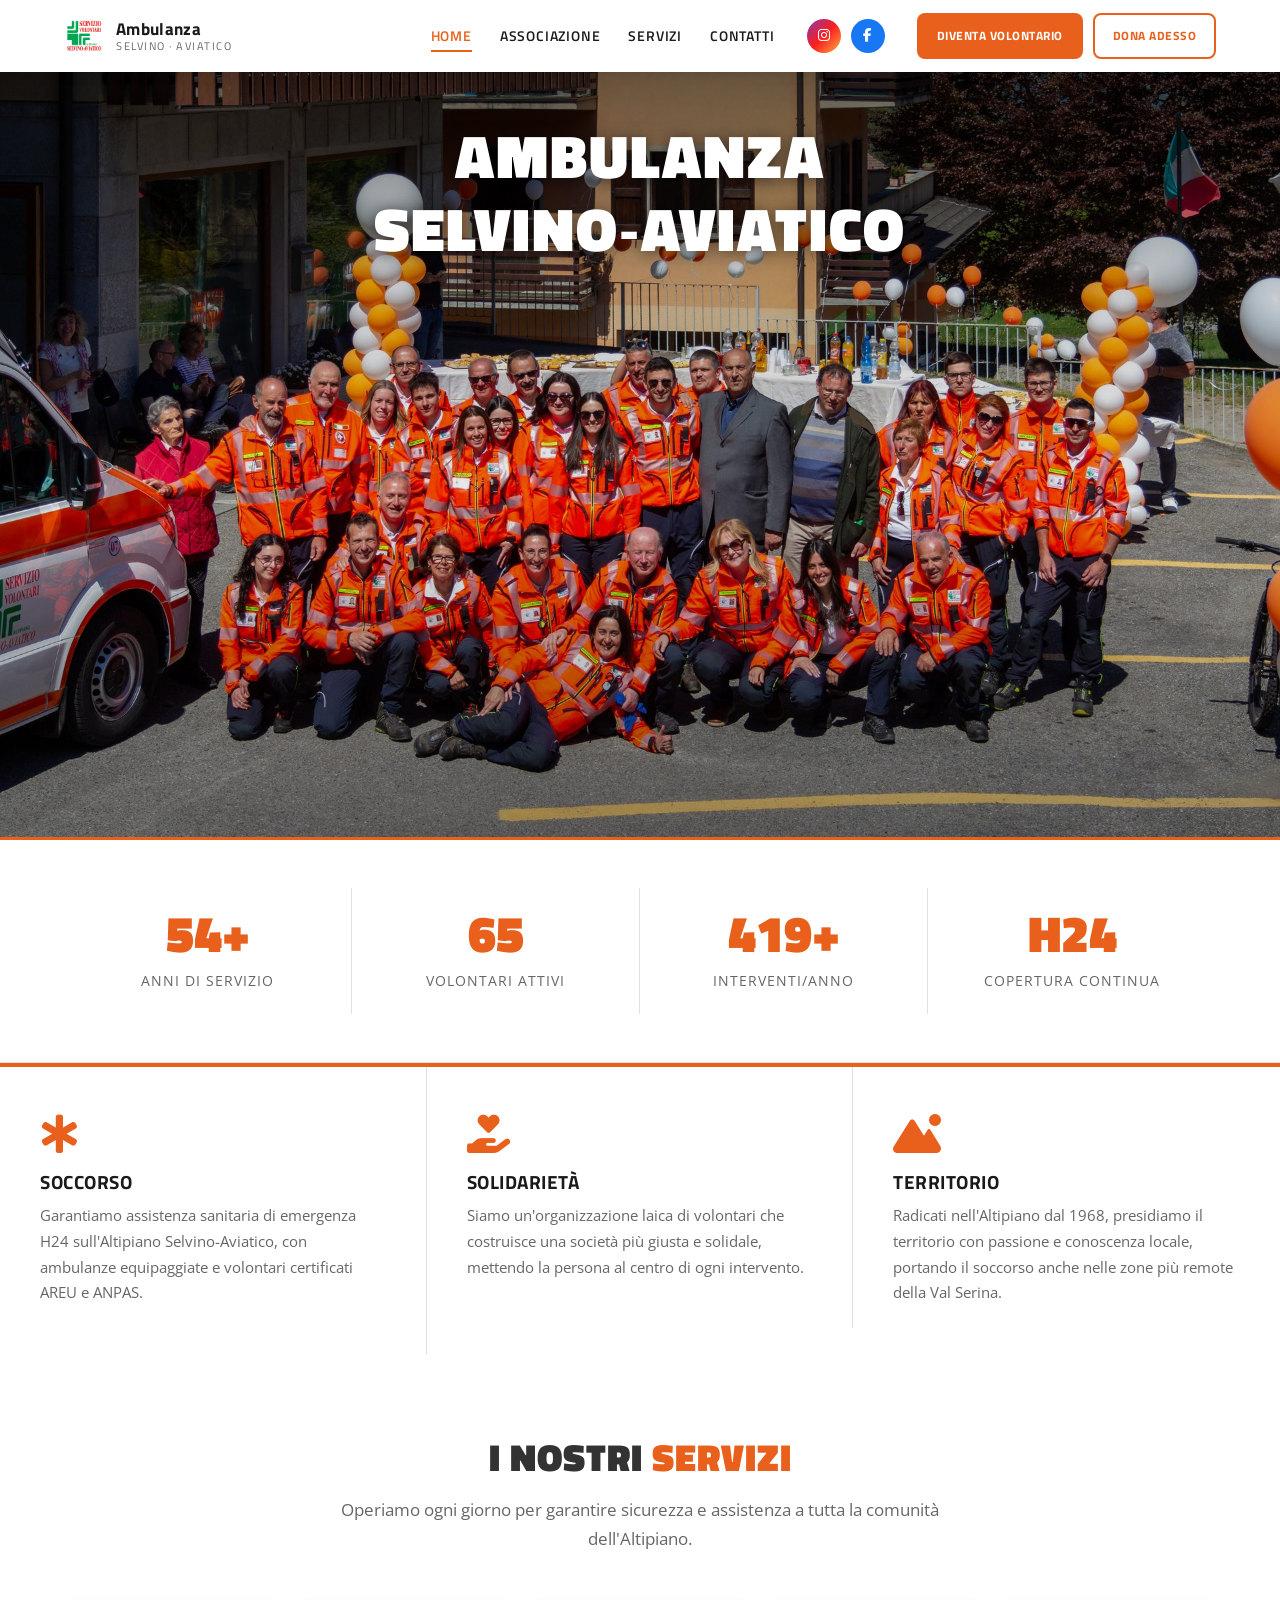
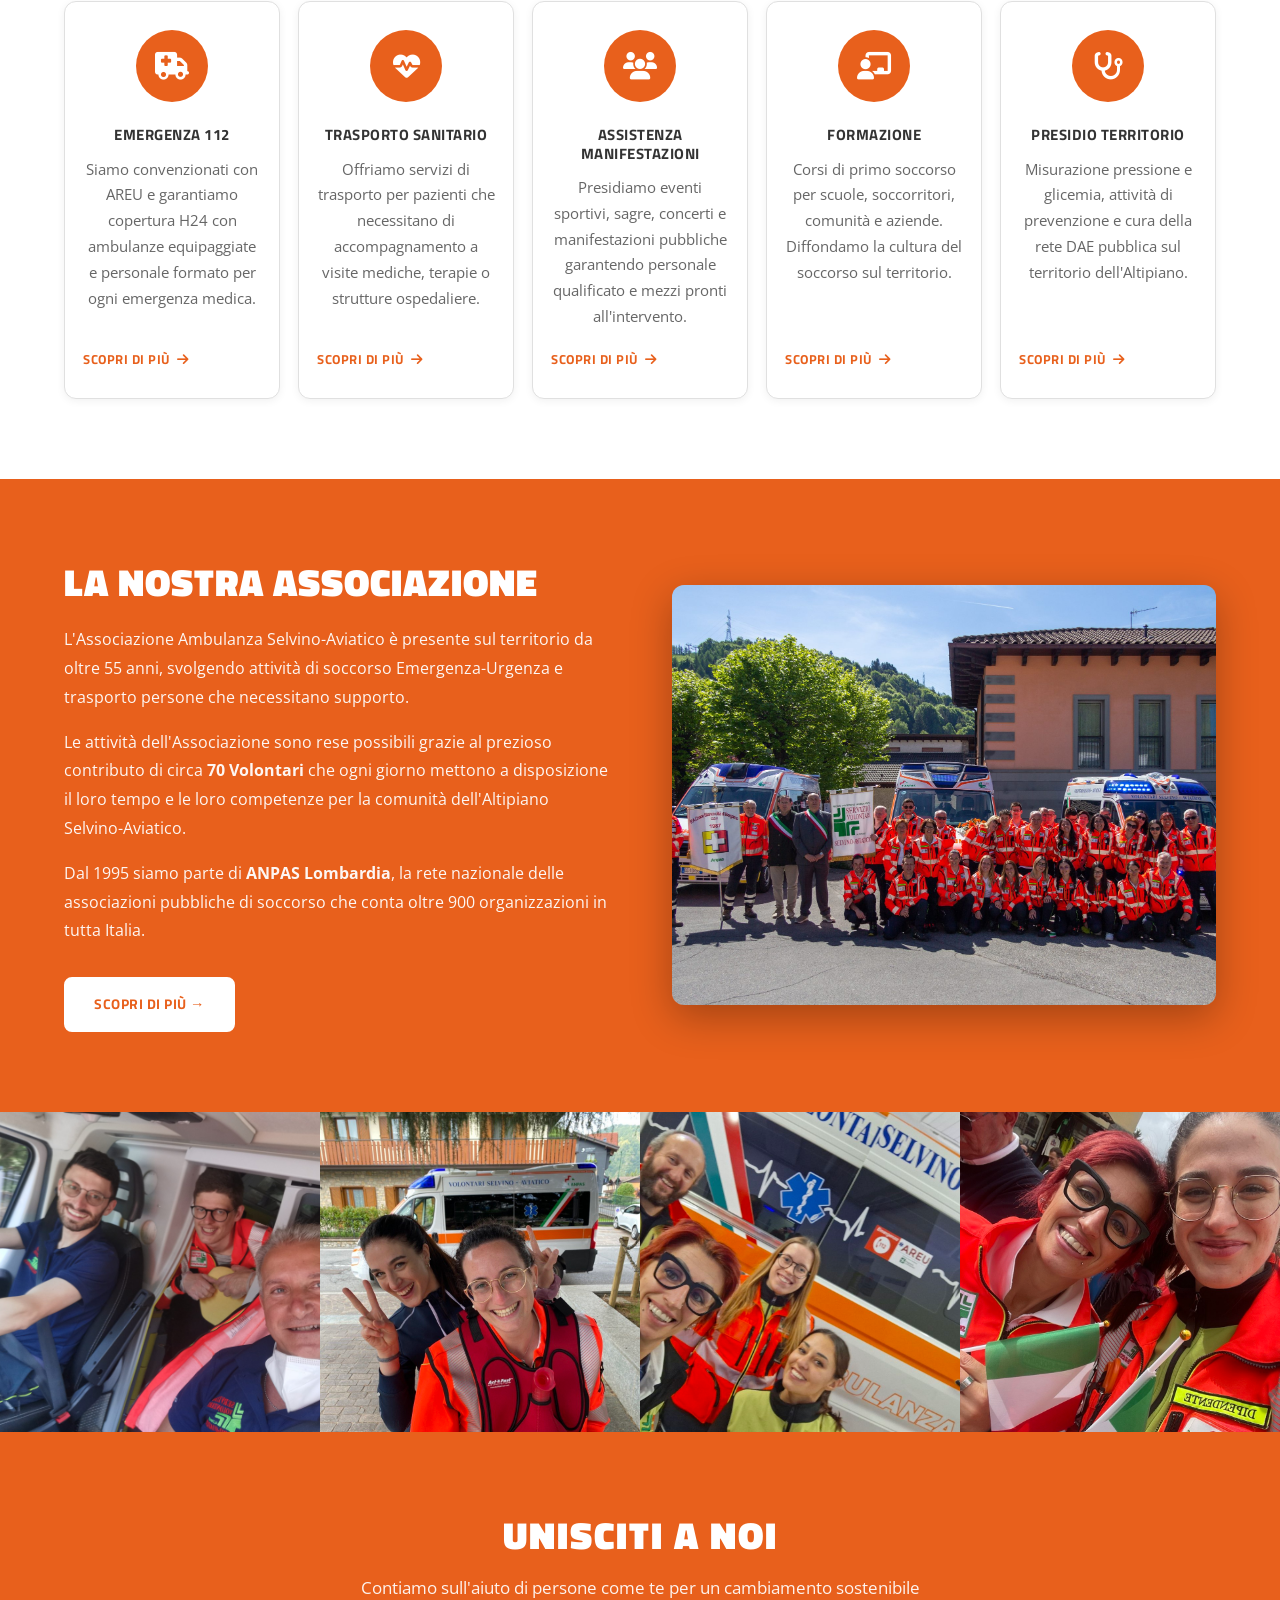
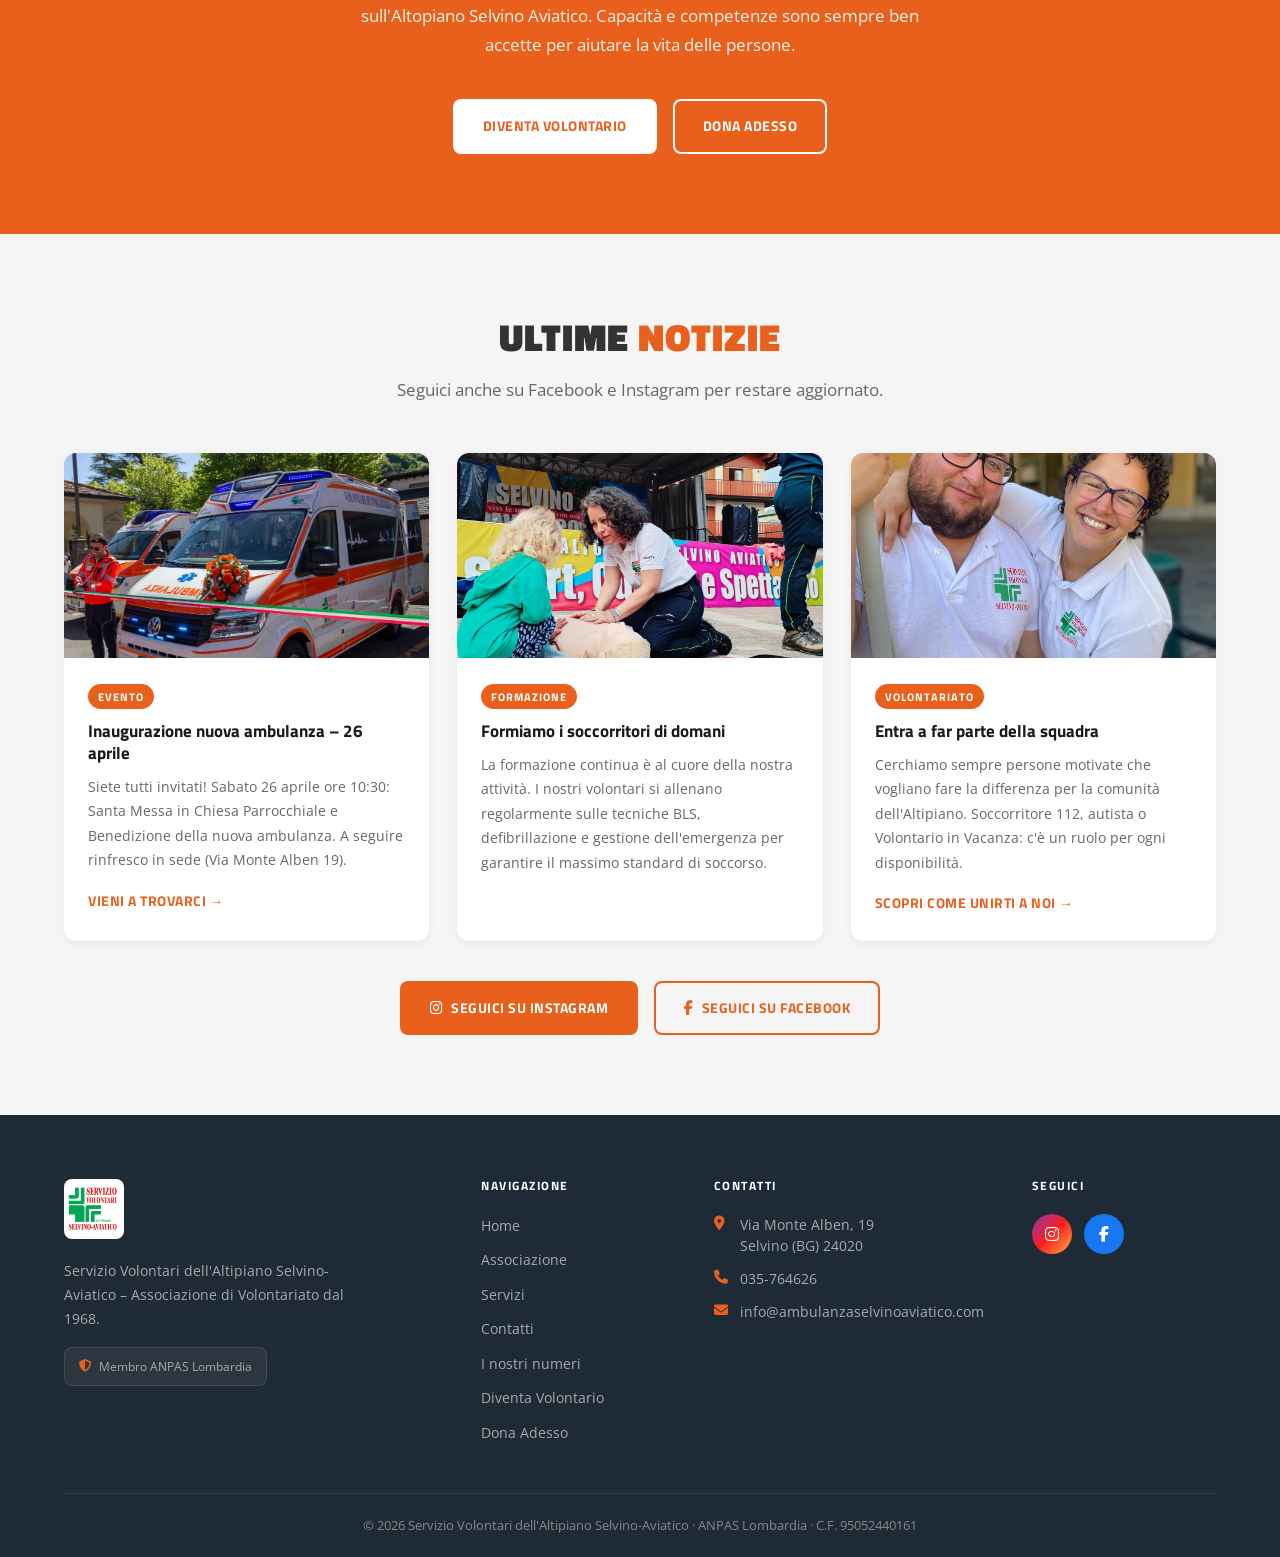
==== commit 29018625: "Riordino cartella images e fix anteprime social rotte Le immagini erano in parte nella radice di ima" ====
--- a/index.html
+++ b/index.html
@@ -24,7 +24,7 @@
   <!-- Open Graph -->
   <meta property="og:title" content="Ambulanza Selvino-Aviatico | Soccorso Emergenza H24" />
   <meta property="og:description" content="Associazione di volontariato per soccorso emergenza H24 sull'Altipiano Selvino-Aviatico (BG). Dal 1968, ~70 volontari certificati AREU e ANPAS." />
-  <meta property="og:image" content="https://www.ambulanzaselvinoaviatico.com/images/ambulanza-team.jpg" />
+  <meta property="og:image" content="https://www.ambulanzaselvinoaviatico.com/images/hero-principale.jpg" />
   <meta property="og:url" content="https://www.ambulanzaselvinoaviatico.com/" />
   <meta property="og:type" content="website" />
   <meta property="og:locale" content="it_IT" />
@@ -34,7 +34,7 @@
   <meta name="twitter:card" content="summary_large_image" />
   <meta name="twitter:title" content="Ambulanza Selvino-Aviatico | Soccorso Emergenza H24" />
   <meta name="twitter:description" content="Associazione di volontariato per soccorso emergenza H24 sull'Altipiano Selvino-Aviatico (BG)." />
-  <meta name="twitter:image" content="https://www.ambulanzaselvinoaviatico.com/images/ambulanza-team.jpg" />
+  <meta name="twitter:image" content="https://www.ambulanzaselvinoaviatico.com/images/hero-principale.jpg" />
 
   <!-- JSON-LD Structured Data -->
   <script type="application/ld+json">
@@ -332,7 +332,7 @@
       <img src="images/team/vol12.jpg" alt="Volontarie Ambulanza Selvino-Aviatico" loading="lazy" style="object-position:center top;" />
     </div>
     <div class="photo-strip-item">
-      <img src="images/team2.jpg" alt="Volontari Ambulanza Selvino-Aviatico" loading="lazy" style="object-position:center top;" />
+      <img src="images/team/team2.jpg" alt="Volontari Ambulanza Selvino-Aviatico" loading="lazy" style="object-position:center top;" />
     </div>
     <div class="photo-strip-item">
       <img src="images/team/vol15.jpg" alt="Volontari Ambulanza Selvino-Aviatico" loading="lazy" style="object-position:center top;" />
@@ -366,7 +366,7 @@
 
         <article class="news-card">
           <div class="news-img">
-            <img src="images/evento-taglio-nastro.jpg" alt="Inaugurazione nuova ambulanza 26 aprile 2026" loading="lazy" />
+            <img src="images/eventi/inaugurazione/evento-taglio-nastro.jpg" alt="Inaugurazione nuova ambulanza 26 aprile 2026" loading="lazy" />
           </div>
           <div class="news-body">
             <span class="news-tag">Evento</span>
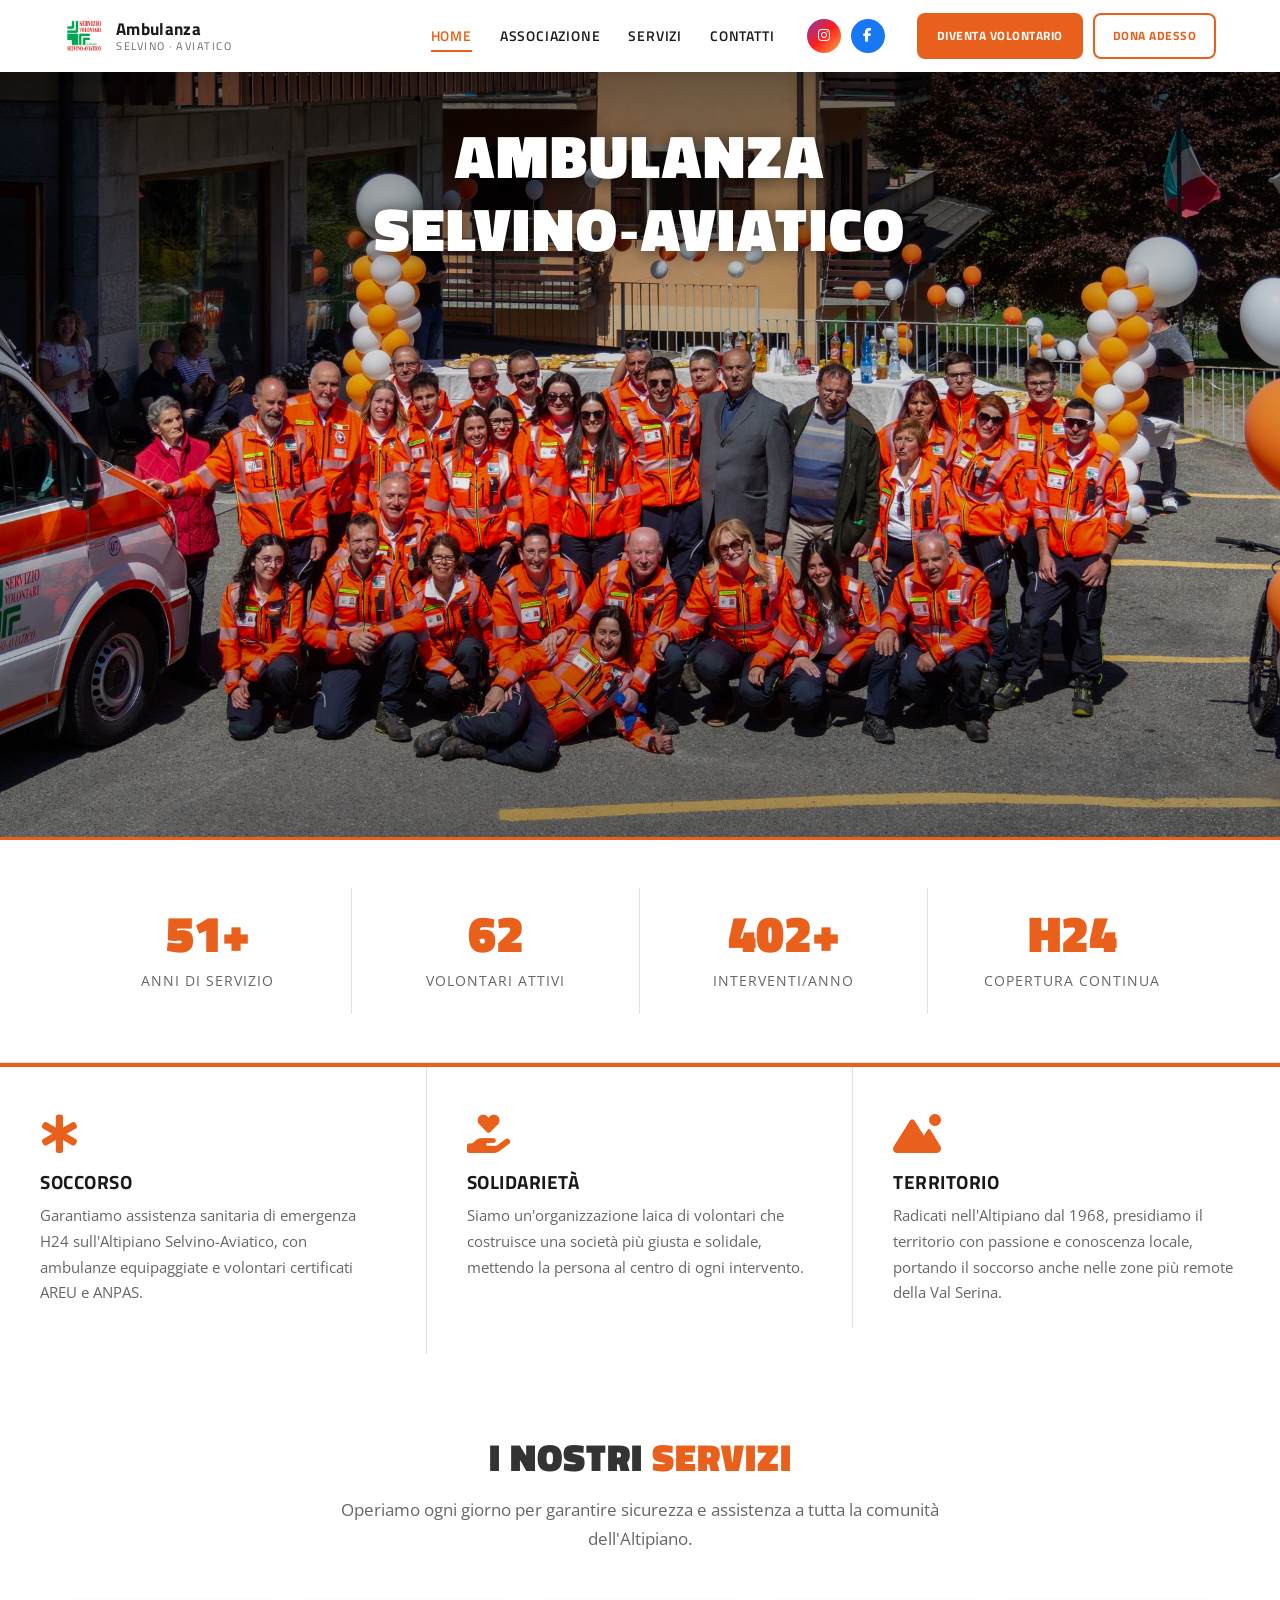
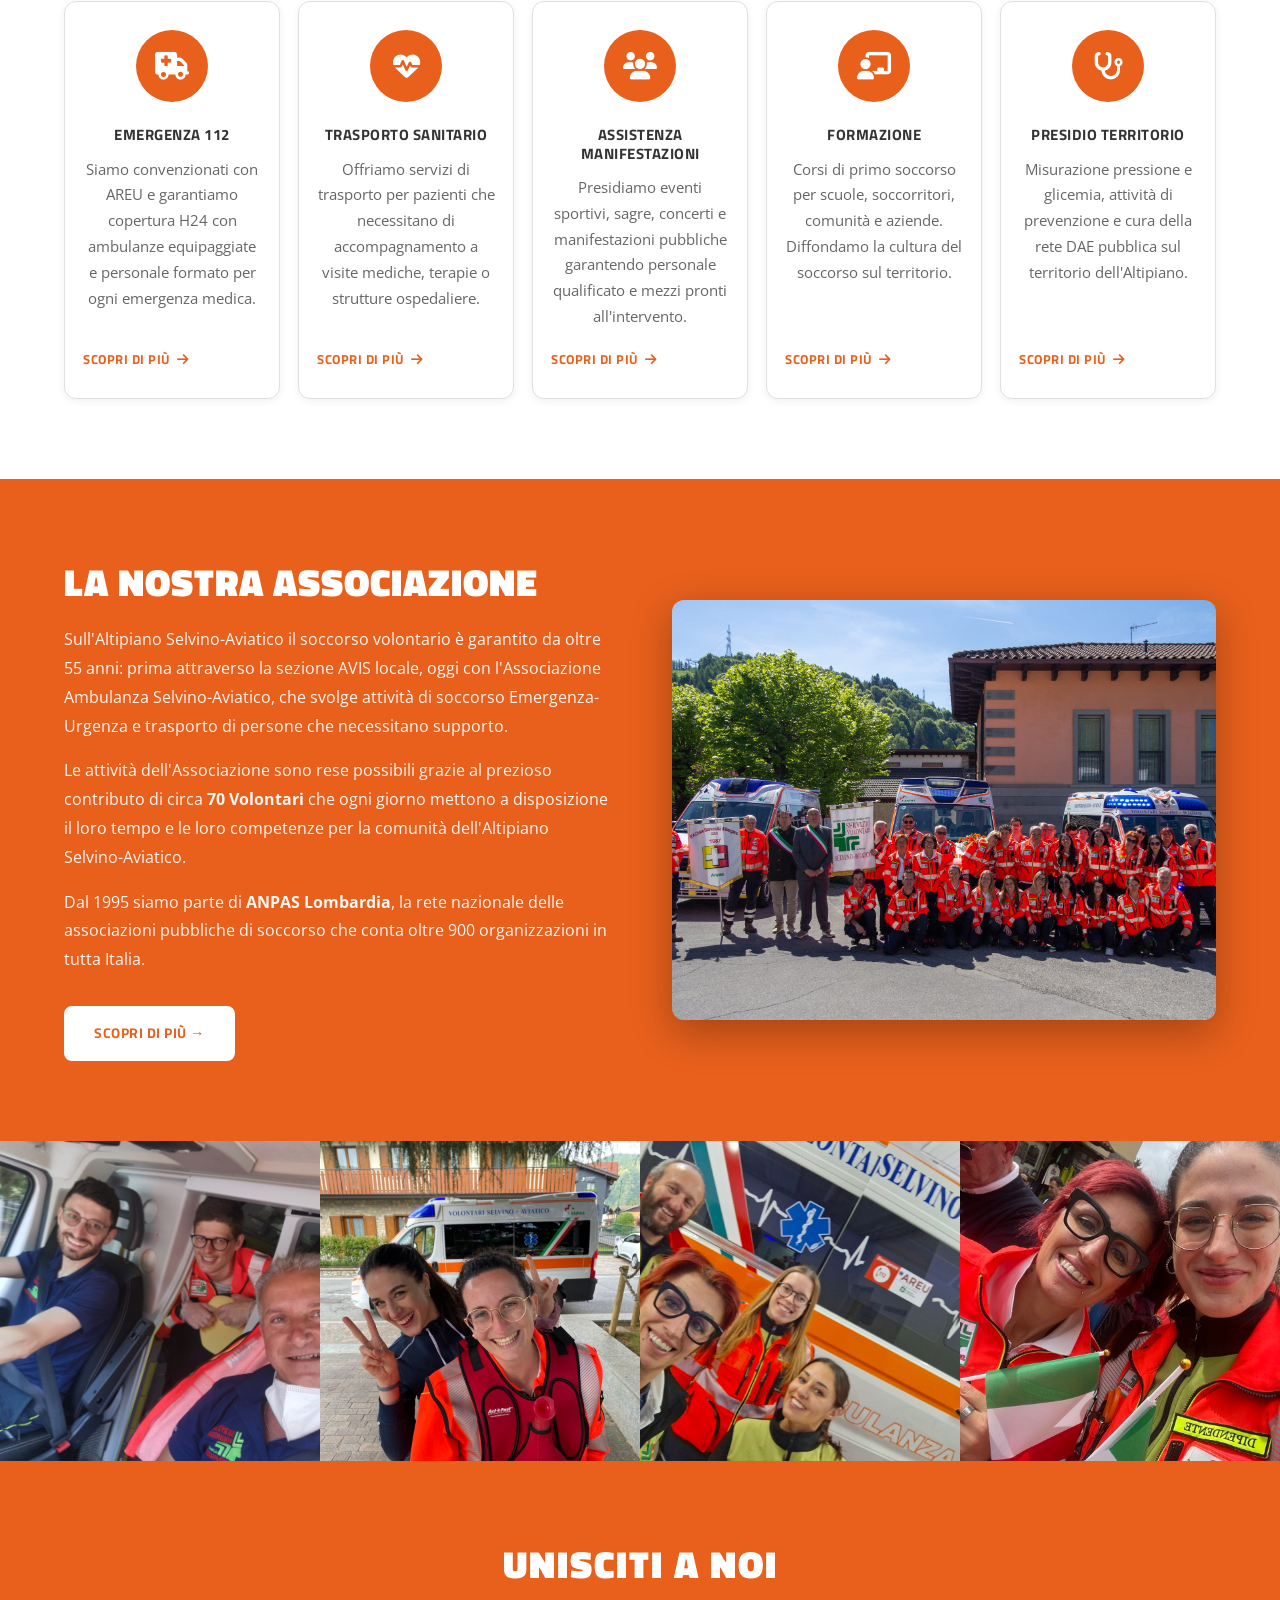
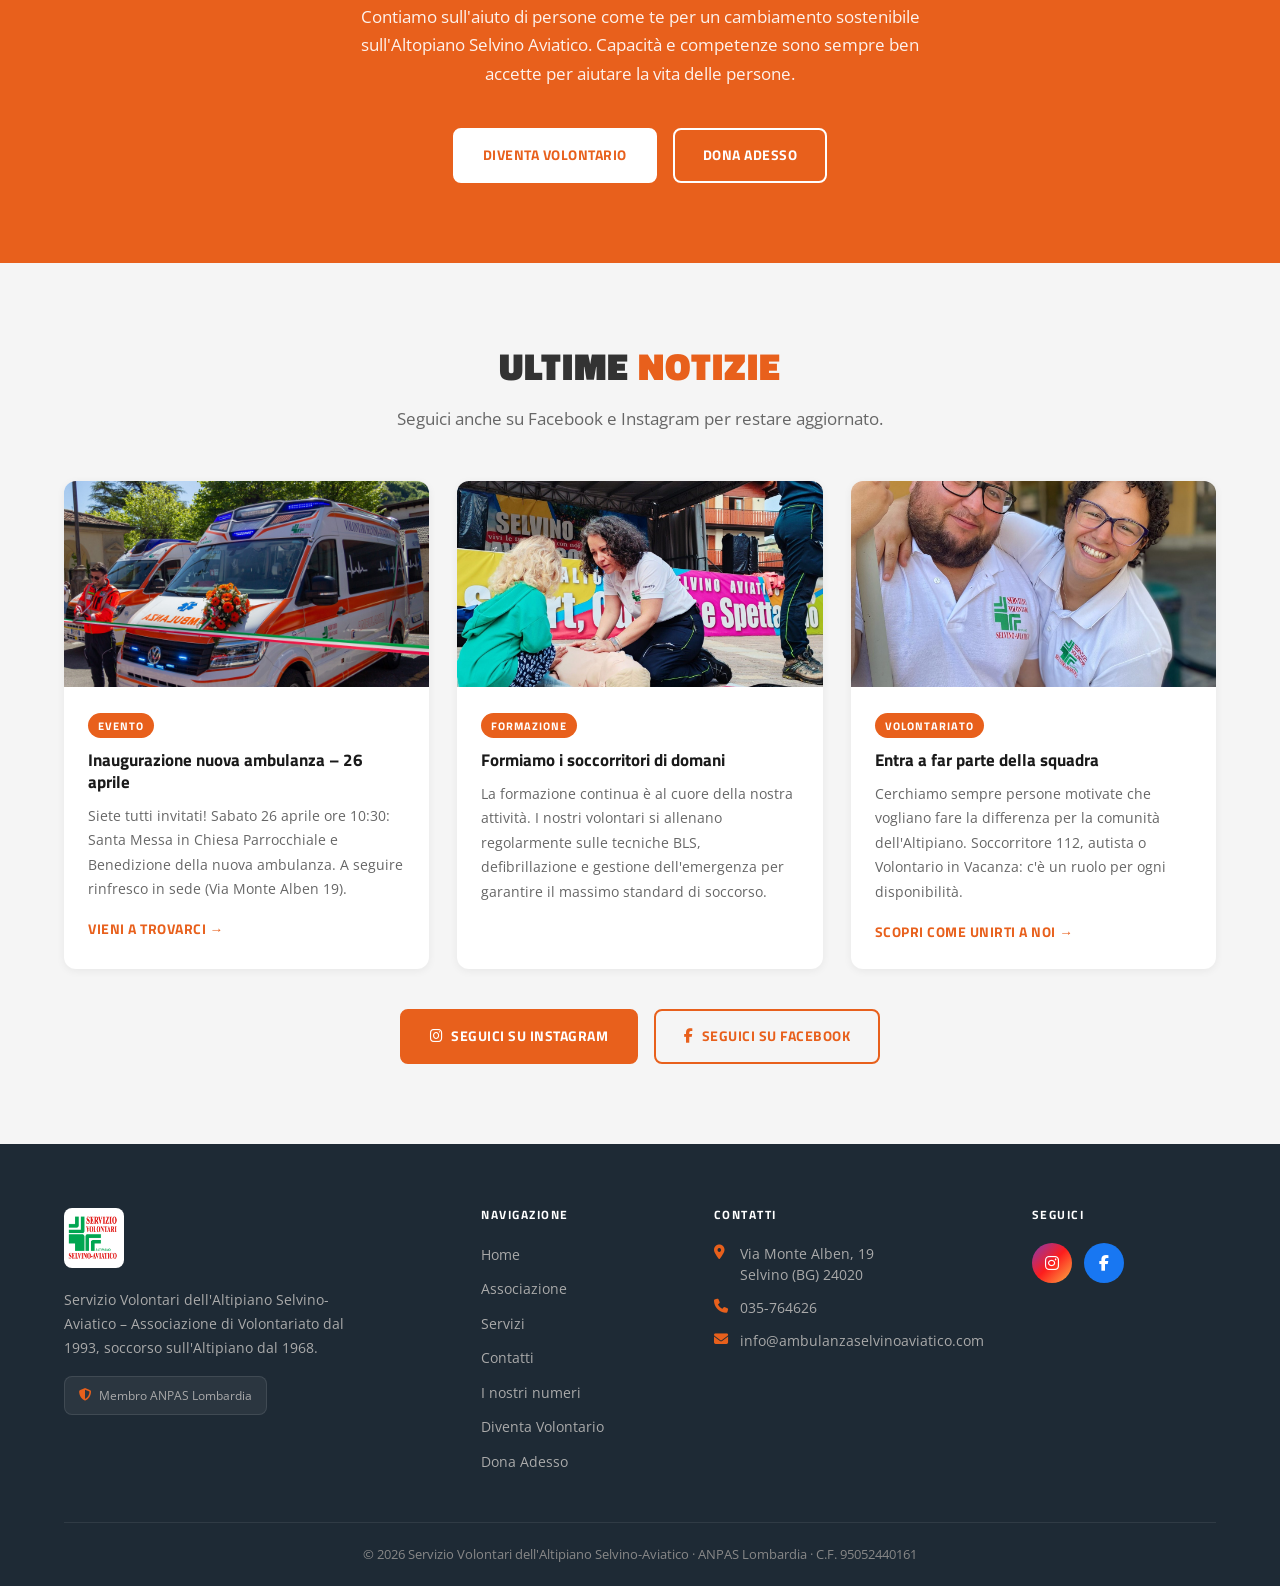
==== commit 0c36064d: "Date: i 55 anni sono del servizio, non dell'associazione Il sito diceva "L'Associazione Ambulanza Se" ====
--- a/index.html
+++ b/index.html
@@ -4,7 +4,7 @@
   <meta charset="UTF-8" />
   <meta name="viewport" content="width=device-width, initial-scale=1.0" />
   <title>Ambulanza Selvino-Aviatico | Soccorso Emergenza H24 – Altipiano Bergamasco</title>
-  <meta name="description" content="Associazione di volontariato per soccorso emergenza H24 sull'Altipiano Selvino-Aviatico (BG). Dal 1968, ~70 volontari certificati AREU e ANPAS. Tel. 035-764626." />
+  <meta name="description" content="Associazione di volontariato per soccorso emergenza H24 sull'Altipiano Selvino-Aviatico (BG). Soccorso dal 1968, ~70 volontari certificati AREU e ANPAS. Tel. 035-764626." />
 
   <!-- Canonical & robots -->
   <link rel="canonical" href="https://www.ambulanzaselvinoaviatico.com/" />
@@ -23,7 +23,7 @@
 
   <!-- Open Graph -->
   <meta property="og:title" content="Ambulanza Selvino-Aviatico | Soccorso Emergenza H24" />
-  <meta property="og:description" content="Associazione di volontariato per soccorso emergenza H24 sull'Altipiano Selvino-Aviatico (BG). Dal 1968, ~70 volontari certificati AREU e ANPAS." />
+  <meta property="og:description" content="Associazione di volontariato per soccorso emergenza H24 sull'Altipiano Selvino-Aviatico (BG). Soccorso dal 1968, ~70 volontari certificati AREU e ANPAS." />
   <meta property="og:image" content="https://www.ambulanzaselvinoaviatico.com/images/hero-principale.jpg" />
   <meta property="og:url" content="https://www.ambulanzaselvinoaviatico.com/" />
   <meta property="og:type" content="website" />
@@ -51,7 +51,7 @@
         "email": "info@ambulanzaselvinoaviatico.com",
         "telephone": "+390357646426",
         "foundingDate": "1993",
-        "description": "Associazione di volontariato per soccorso emergenza-urgenza H24 sull'Altipiano Selvino-Aviatico (BG). Dal 1968, circa 70 volontari certificati AREU e ANPAS.",
+        "description": "Associazione di volontariato per soccorso emergenza-urgenza H24 sull'Altipiano Selvino-Aviatico (BG). Soccorso dal 1968, circa 70 volontari certificati AREU e ANPAS.",
         "address": {
           "@type": "PostalAddress",
           "streetAddress": "Via Monte Alben, 19",
@@ -309,7 +309,7 @@
       <div class="about-grid">
         <div class="about-text">
           <h2 class="section-title" id="about-title">La Nostra Associazione</h2>
-          <p>L'Associazione Ambulanza Selvino-Aviatico è presente sul territorio da oltre 55 anni, svolgendo attività di soccorso Emergenza-Urgenza e trasporto persone che necessitano supporto.</p>
+          <p>Sull'Altipiano Selvino-Aviatico il soccorso volontario è garantito da oltre 55 anni: prima attraverso la sezione AVIS locale, oggi con l'Associazione Ambulanza Selvino-Aviatico, che svolge attività di soccorso Emergenza-Urgenza e trasporto di persone che necessitano supporto.</p>
           <p>Le attività dell'Associazione sono rese possibili grazie al prezioso contributo di circa <strong>70 Volontari</strong> che ogni giorno mettono a disposizione il loro tempo e le loro competenze per la comunità dell'Altipiano Selvino-Aviatico.</p>
           <p>Dal 1995 siamo parte di <strong>ANPAS Lombardia</strong>, la rete nazionale delle associazioni pubbliche di soccorso che conta oltre 900 organizzazioni in tutta Italia.</p>
           <a href="associazione.html" class="btn btn-white">Scopri di più &rarr;</a>
@@ -422,7 +422,7 @@
         <!-- Brand -->
         <div class="footer-brand">
           <img src="images/logo.png" alt="Logo Ambulanza Selvino-Aviatico" class="footer-logo" />
-          <p>Servizio Volontari dell'Altipiano Selvino-Aviatico – Associazione di Volontariato dal 1968.</p>
+          <p>Servizio Volontari dell'Altipiano Selvino-Aviatico – Associazione di Volontariato dal 1993, soccorso sull'Altipiano dal 1968.</p>
           <div class="footer-anpas-badge">
             <i class="fas fa-shield-halved"></i>
             <span>Membro ANPAS Lombardia</span>
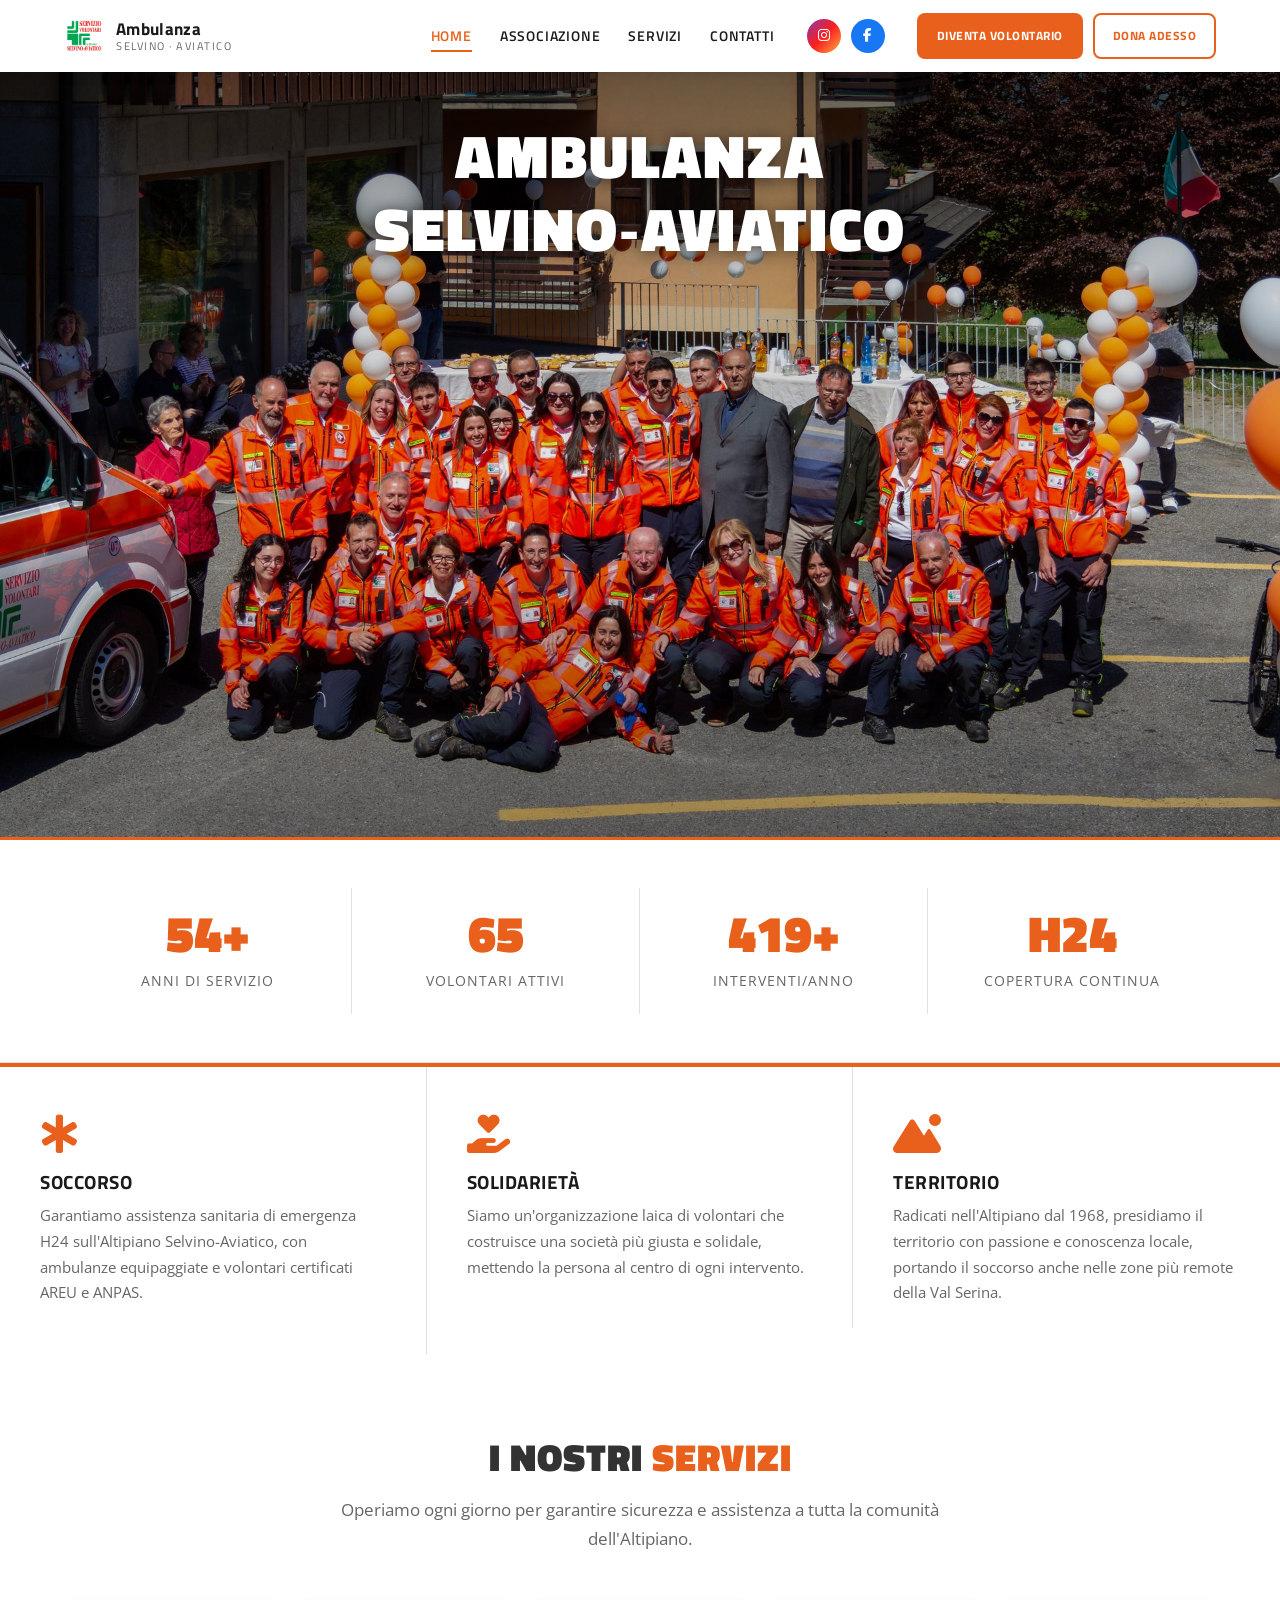
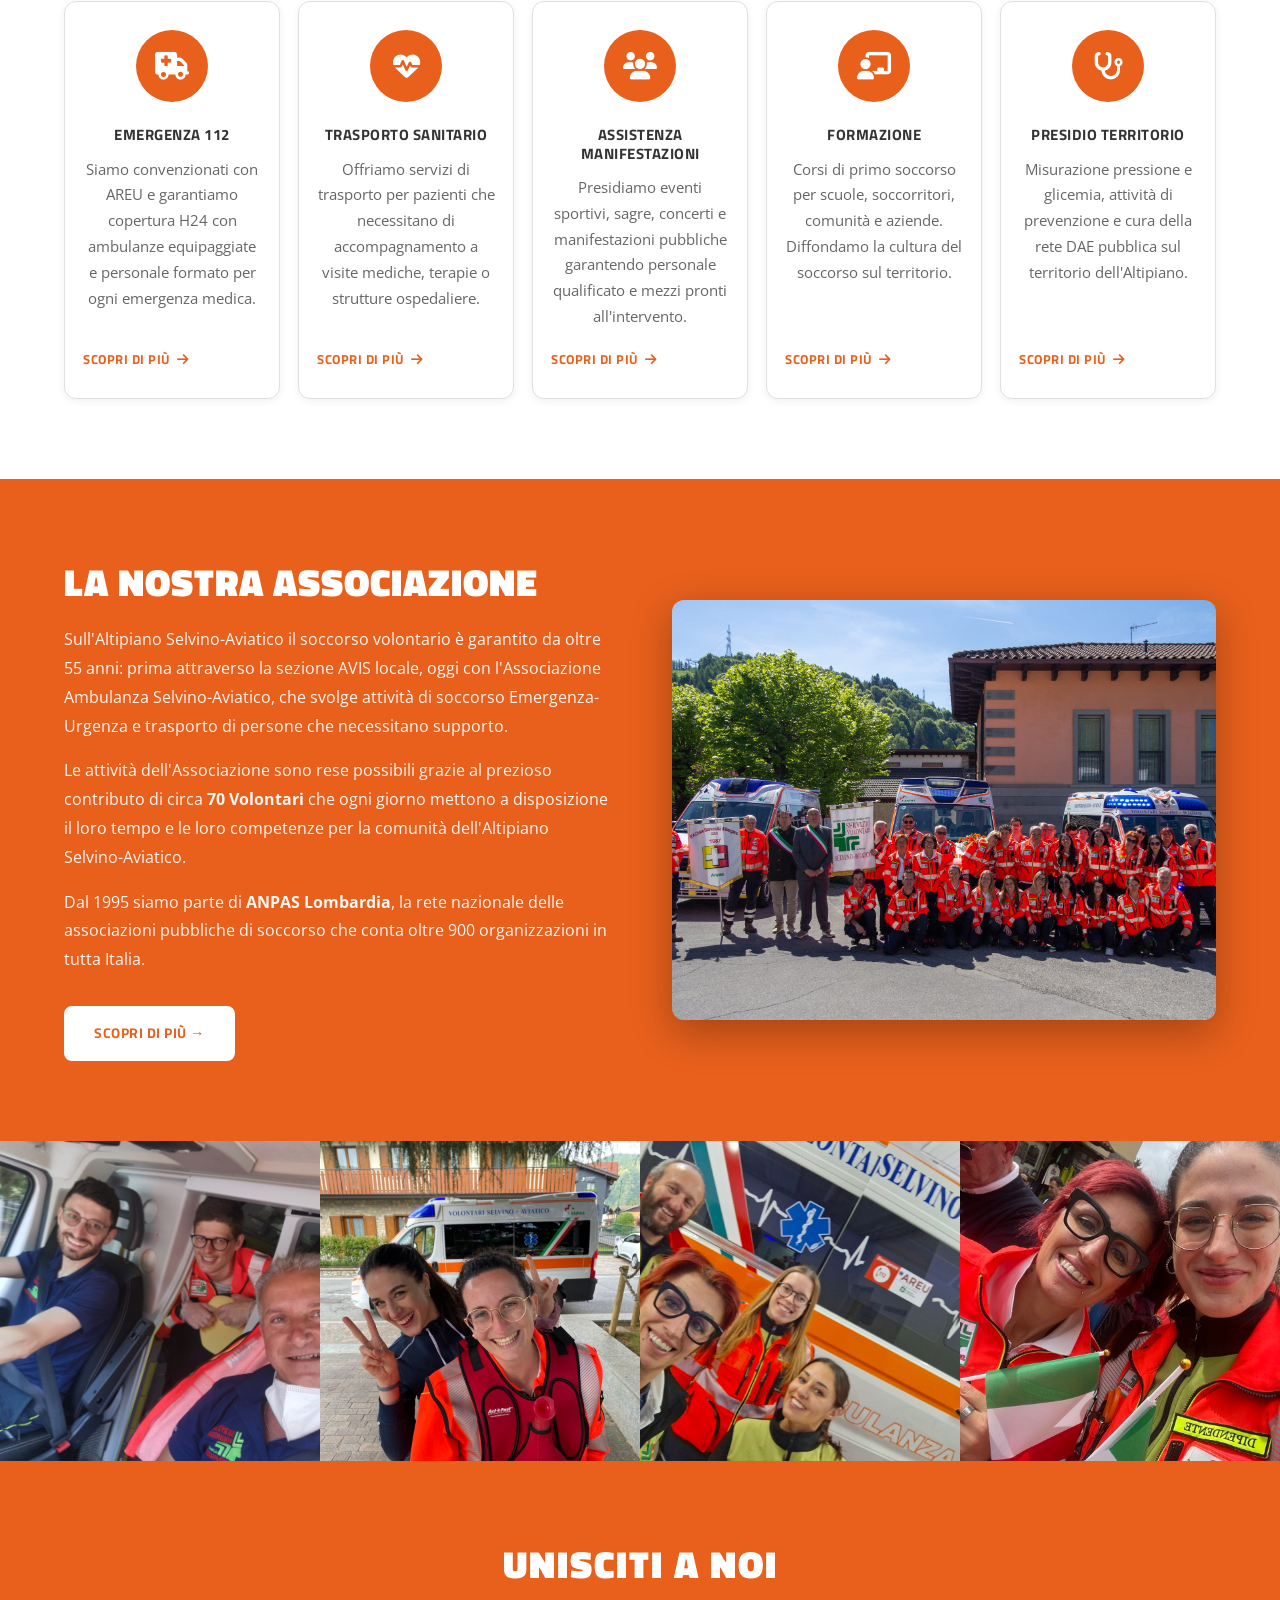
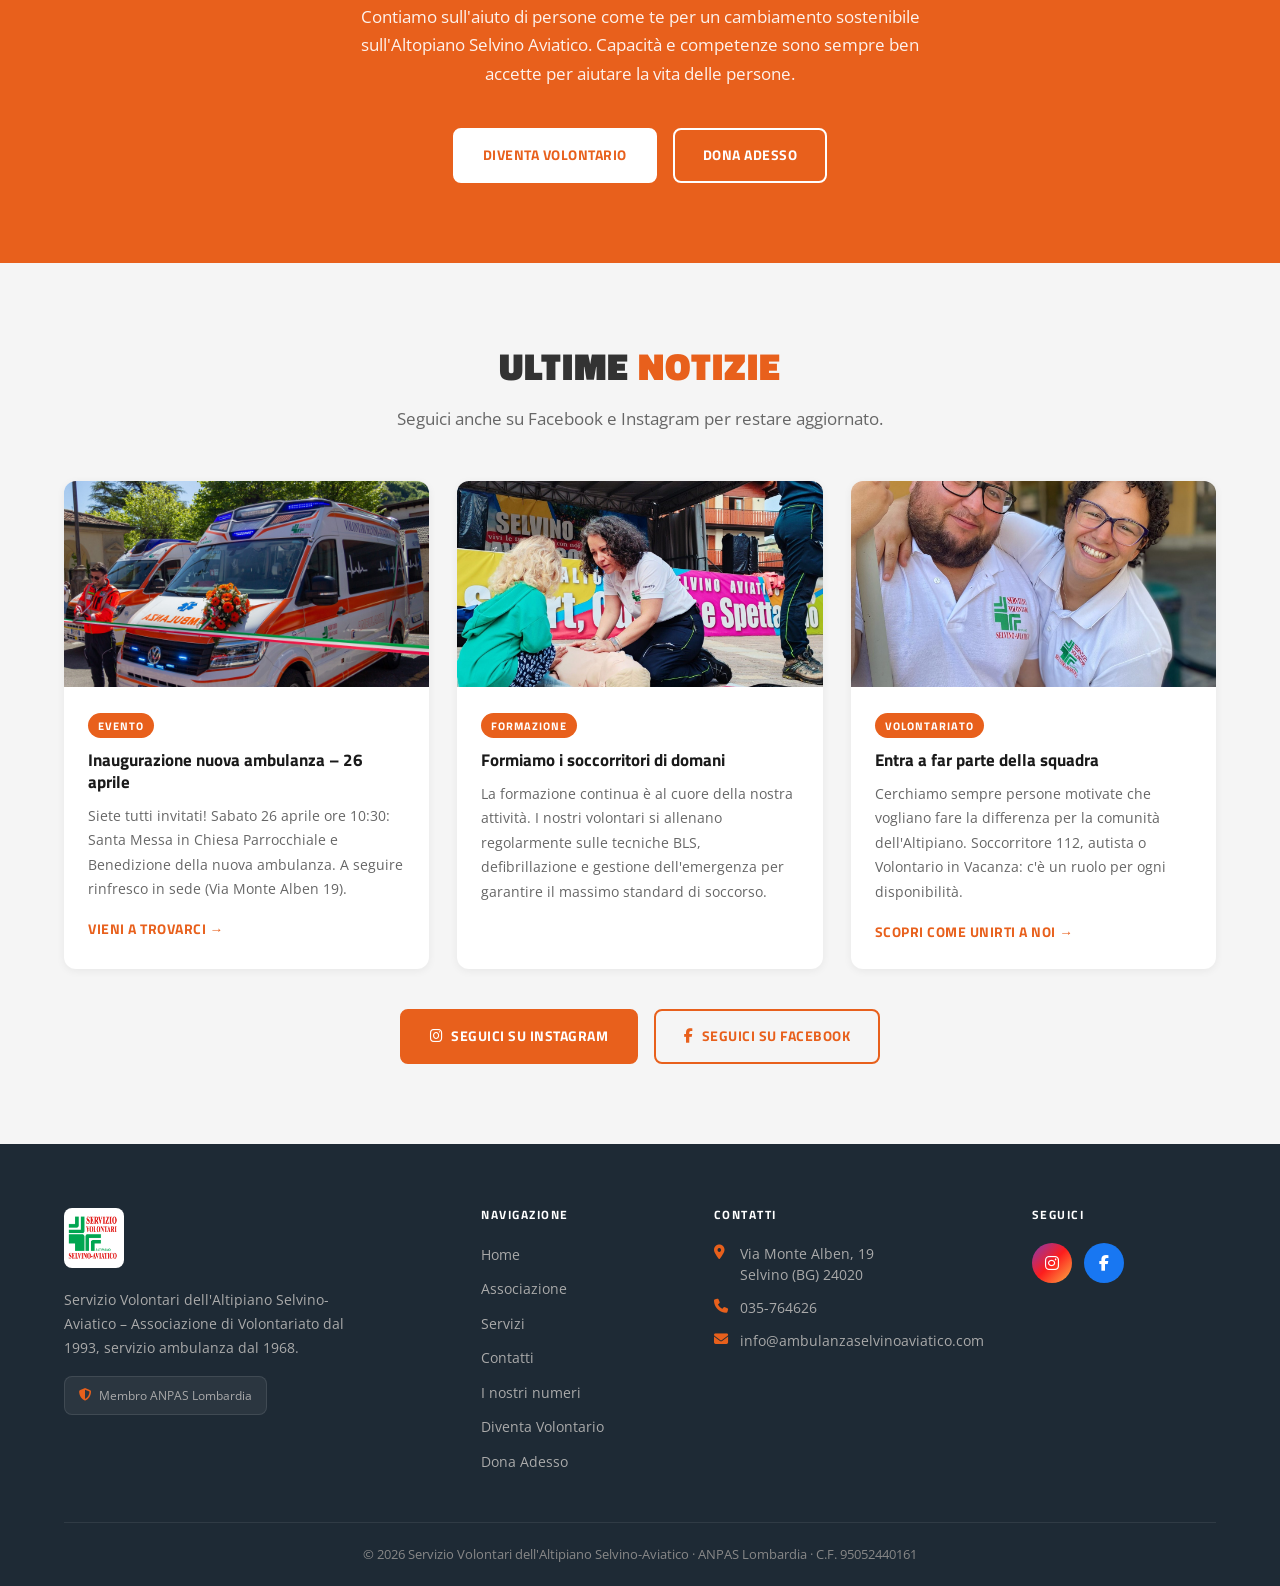
==== commit 96e8b21c: "Dicitura uniforme: "servizio ambulanza dal 1968" Il soggetto del 1968 deve essere il servizio, non l" ====
--- a/index.html
+++ b/index.html
@@ -4,7 +4,7 @@
   <meta charset="UTF-8" />
   <meta name="viewport" content="width=device-width, initial-scale=1.0" />
   <title>Ambulanza Selvino-Aviatico | Soccorso Emergenza H24 – Altipiano Bergamasco</title>
-  <meta name="description" content="Associazione di volontariato per soccorso emergenza H24 sull'Altipiano Selvino-Aviatico (BG). Soccorso dal 1968, ~70 volontari certificati AREU e ANPAS. Tel. 035-764626." />
+  <meta name="description" content="Associazione di volontariato per soccorso emergenza H24 sull'Altipiano Selvino-Aviatico (BG). Servizio ambulanza dal 1968, ~70 volontari certificati AREU e ANPAS. Tel. 035-764626." />
 
   <!-- Canonical & robots -->
   <link rel="canonical" href="https://www.ambulanzaselvinoaviatico.com/" />
@@ -23,7 +23,7 @@
 
   <!-- Open Graph -->
   <meta property="og:title" content="Ambulanza Selvino-Aviatico | Soccorso Emergenza H24" />
-  <meta property="og:description" content="Associazione di volontariato per soccorso emergenza H24 sull'Altipiano Selvino-Aviatico (BG). Soccorso dal 1968, ~70 volontari certificati AREU e ANPAS." />
+  <meta property="og:description" content="Associazione di volontariato per soccorso emergenza H24 sull'Altipiano Selvino-Aviatico (BG). Servizio ambulanza dal 1968, ~70 volontari certificati AREU e ANPAS." />
   <meta property="og:image" content="https://www.ambulanzaselvinoaviatico.com/images/hero-principale.jpg" />
   <meta property="og:url" content="https://www.ambulanzaselvinoaviatico.com/" />
   <meta property="og:type" content="website" />
@@ -51,7 +51,7 @@
         "email": "info@ambulanzaselvinoaviatico.com",
         "telephone": "+390357646426",
         "foundingDate": "1993",
-        "description": "Associazione di volontariato per soccorso emergenza-urgenza H24 sull'Altipiano Selvino-Aviatico (BG). Soccorso dal 1968, circa 70 volontari certificati AREU e ANPAS.",
+        "description": "Associazione di volontariato per soccorso emergenza-urgenza H24 sull'Altipiano Selvino-Aviatico (BG). Servizio ambulanza dal 1968, circa 70 volontari certificati AREU e ANPAS.",
         "address": {
           "@type": "PostalAddress",
           "streetAddress": "Via Monte Alben, 19",
@@ -183,7 +183,7 @@
     <div class="hero-content">
       <h1>Ambulanza Selvino&#8209;Aviatico</h1>
       <div class="hero-hover-reveal">
-        <span class="tagline"><i class="fas fa-star-of-life"></i>&nbsp; Servizio di Emergenza-Urgenza dal 1968</span>
+        <span class="tagline"><i class="fas fa-star-of-life"></i>&nbsp; Servizio ambulanza dal 1968</span>
       </div>
       <div class="hero-buttons">
         <a href="associazione.html" class="btn btn-white">Scopri la nostra storia</a>
@@ -422,7 +422,7 @@
         <!-- Brand -->
         <div class="footer-brand">
           <img src="images/logo.png" alt="Logo Ambulanza Selvino-Aviatico" class="footer-logo" />
-          <p>Servizio Volontari dell'Altipiano Selvino-Aviatico – Associazione di Volontariato dal 1993, soccorso sull'Altipiano dal 1968.</p>
+          <p>Servizio Volontari dell'Altipiano Selvino-Aviatico – Associazione di Volontariato dal 1993, servizio ambulanza dal 1968.</p>
           <div class="footer-anpas-badge">
             <i class="fas fa-shield-halved"></i>
             <span>Membro ANPAS Lombardia</span>
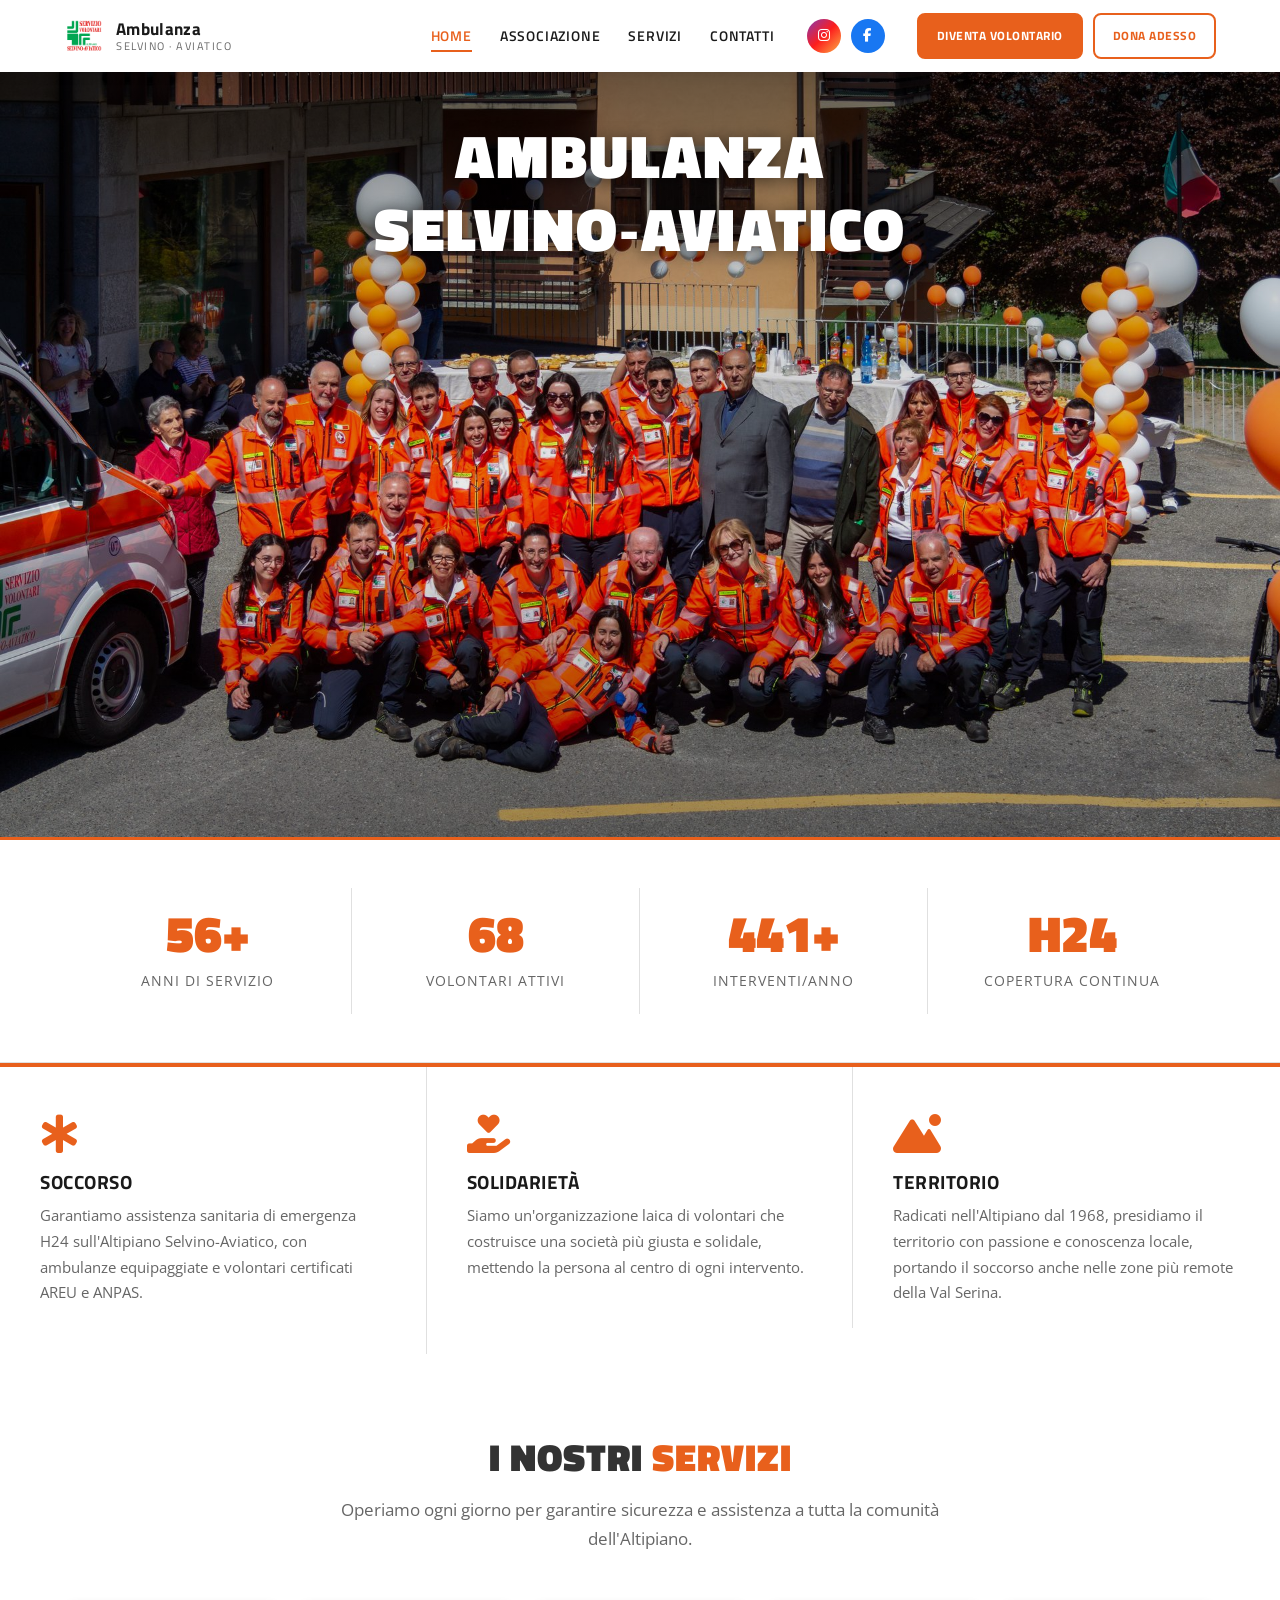
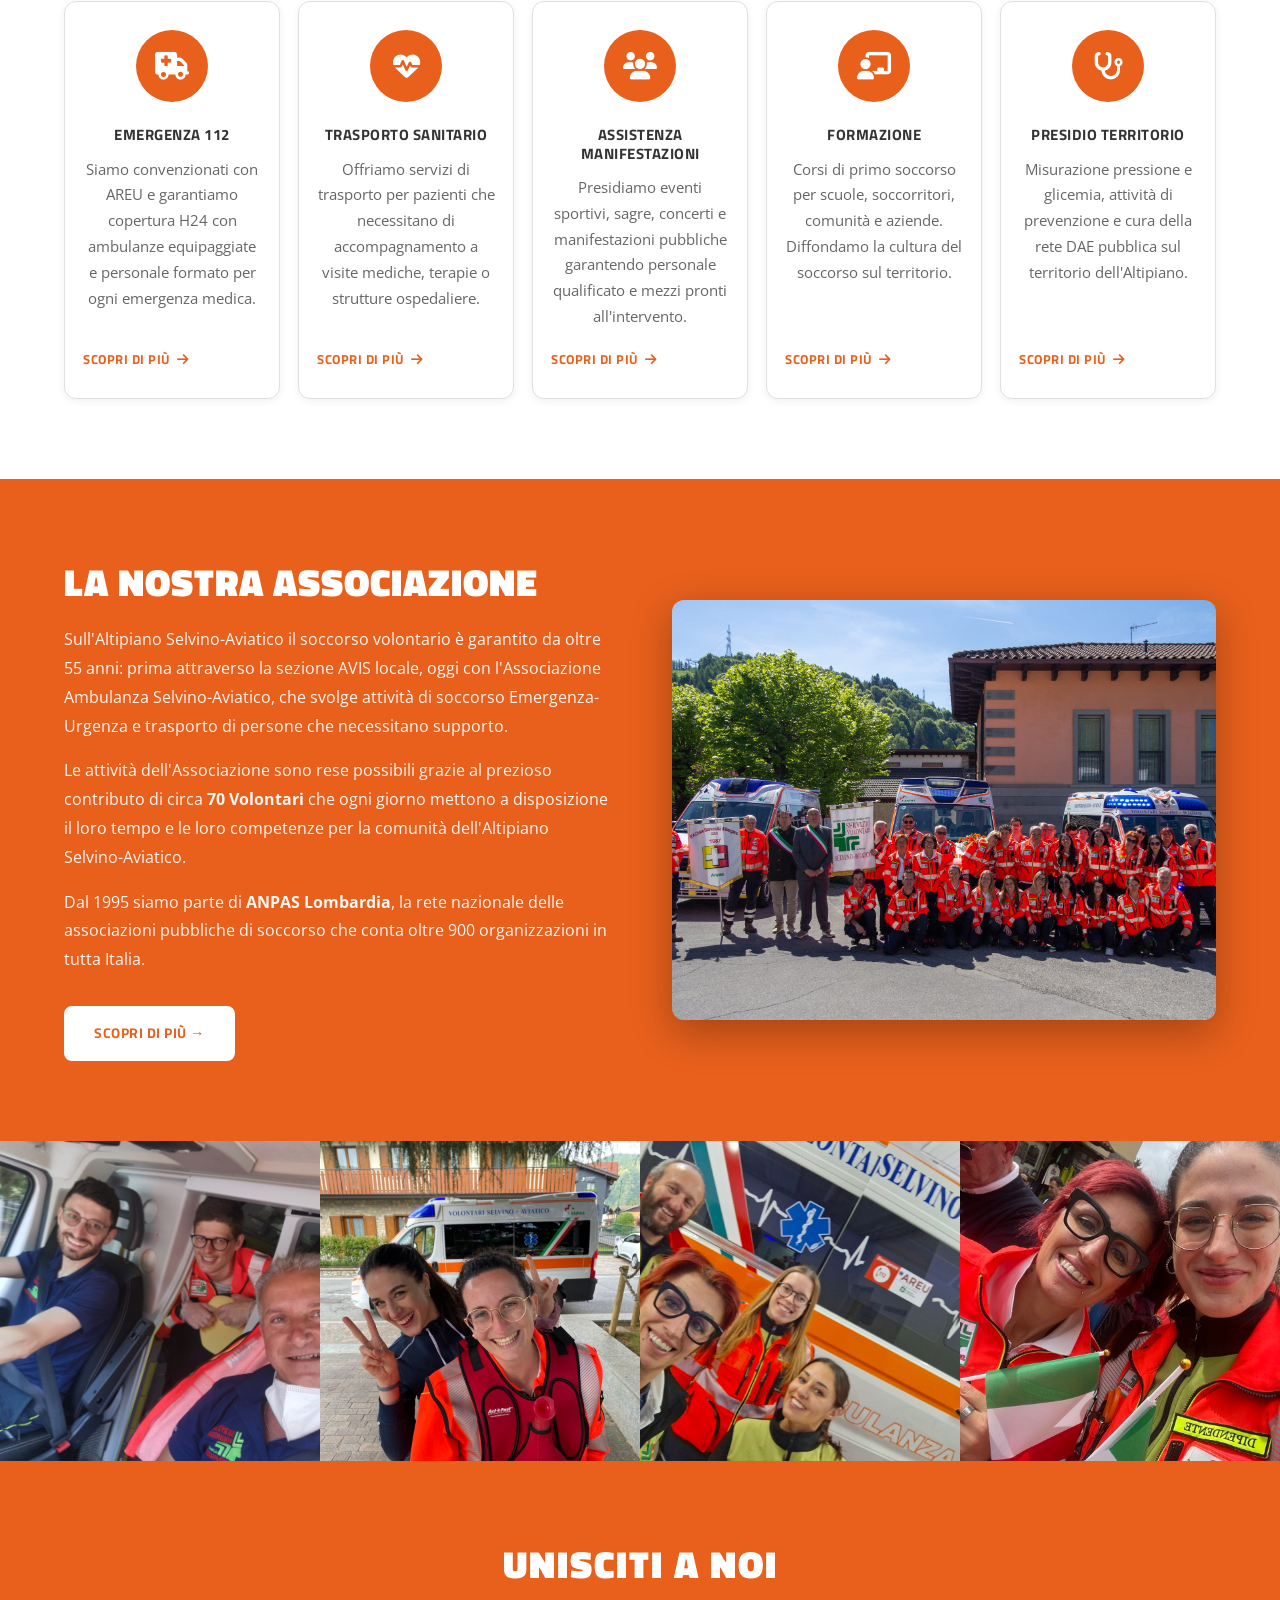
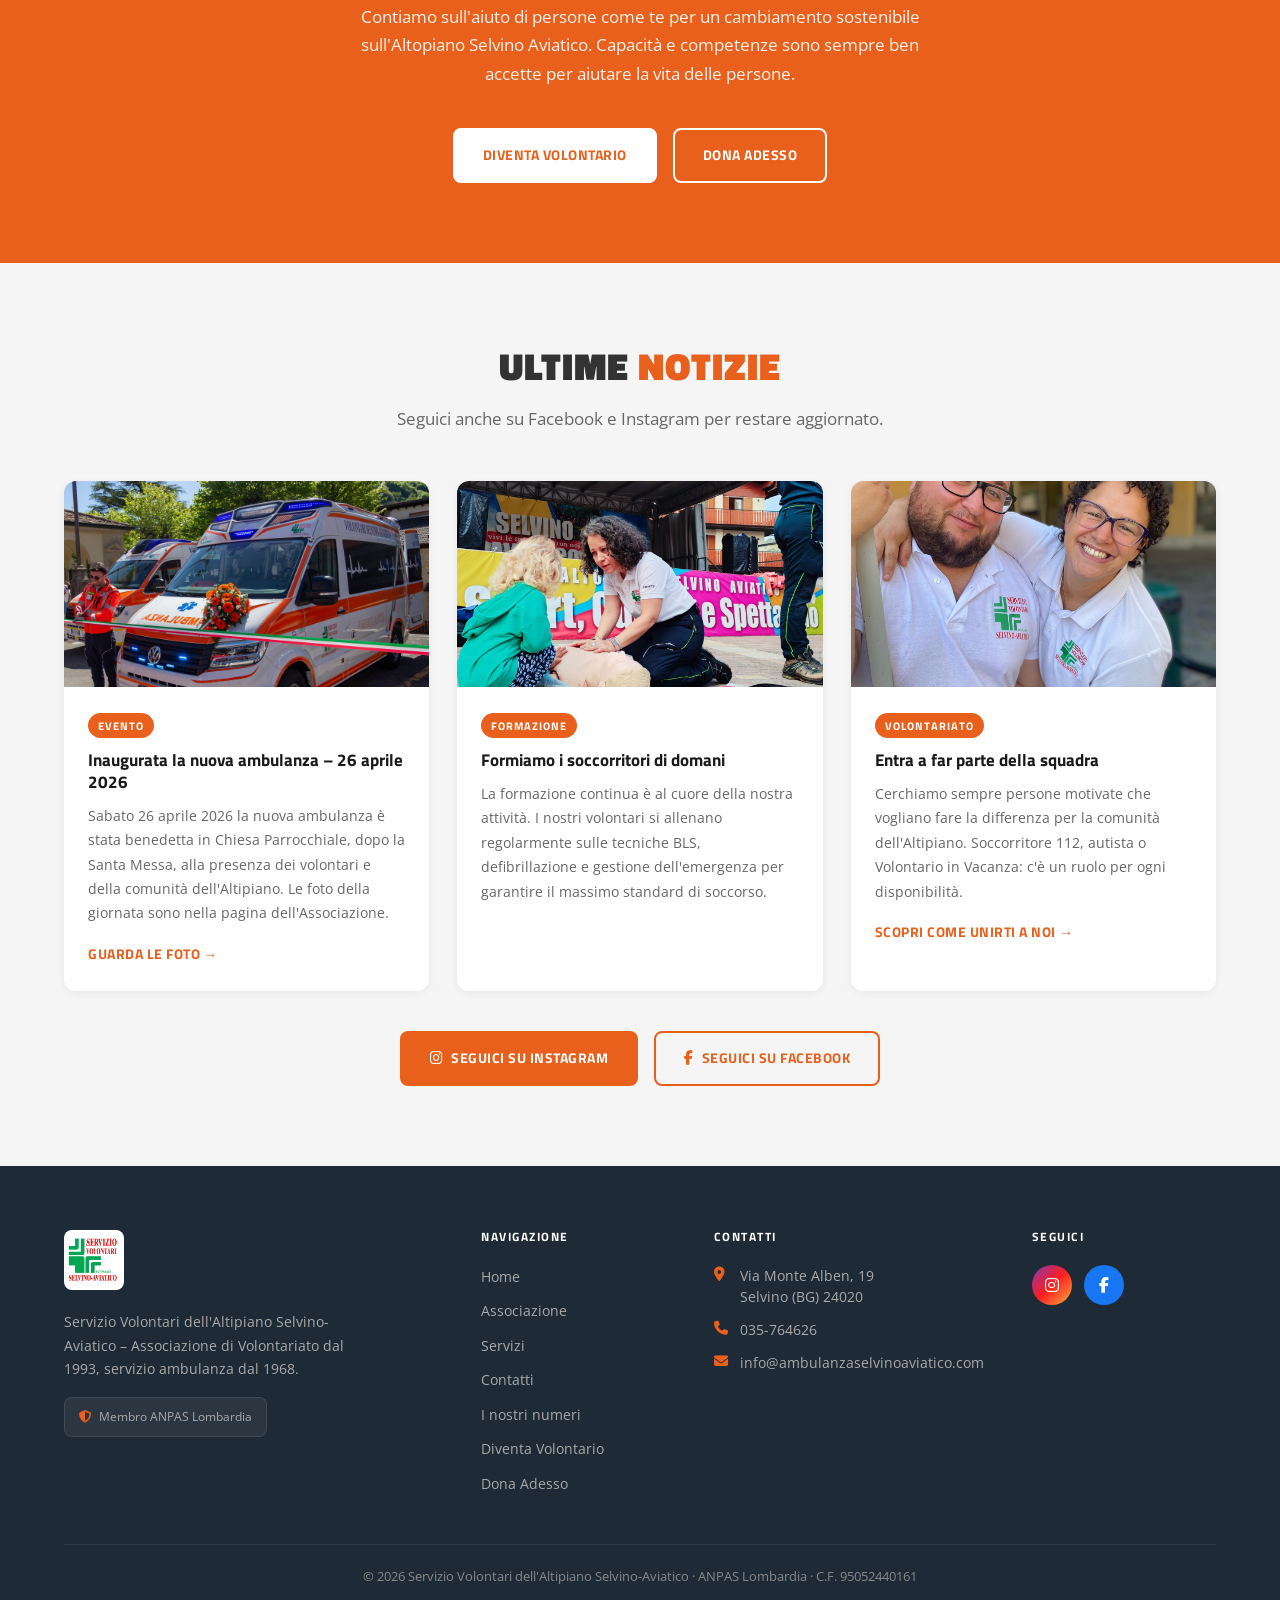
==== commit e7004a6d: "GEO/AIO: corregge il telefono nei dati strutturati e amplia le entita' Il telefono nei due blocchi J" ====
--- a/index.html
+++ b/index.html
@@ -49,7 +49,7 @@
         "url": "https://www.ambulanzaselvinoaviatico.com",
         "logo": "https://www.ambulanzaselvinoaviatico.com/images/logo.png",
         "email": "info@ambulanzaselvinoaviatico.com",
-        "telephone": "+390357646426",
+        "telephone": "+39035764626",
         "foundingDate": "1993",
         "description": "Associazione di volontariato per soccorso emergenza-urgenza H24 sull'Altipiano Selvino-Aviatico (BG). Servizio ambulanza dal 1968, circa 70 volontari certificati AREU e ANPAS.",
         "address": {
@@ -60,10 +60,26 @@
           "addressRegion": "BG",
           "addressCountry": "IT"
         },
-        "areaServed": {
-          "@type": "Place",
-          "name": "Altipiano Selvino-Aviatico, Bergamo"
+        "vatID": "95052440161",
+        "taxID": "95052440161",
+        "knowsLanguage": "it-IT",
+        "geo": {
+          "@type": "GeoCoordinates",
+          "latitude": 45.775,
+          "longitude": 9.76
         },
+        "openingHoursSpecification": {
+          "@type": "OpeningHoursSpecification",
+          "dayOfWeek": ["Monday", "Tuesday", "Wednesday", "Thursday", "Friday", "Saturday", "Sunday"],
+          "opens": "00:00",
+          "closes": "23:59",
+          "description": "Servizio di emergenza-urgenza attivo 24 ore su 24, tutti i giorni"
+        },
+        "areaServed": [
+          { "@type": "Place", "name": "Altipiano Selvino-Aviatico, Bergamo" },
+          { "@type": "City", "name": "Selvino" },
+          { "@type": "City", "name": "Aviatico" }
+        ],
         "sameAs": [
           "https://www.facebook.com/ambulanzaselvinoaviatico",
           "https://www.instagram.com/ambulanzaselvinoaviatico/"
@@ -370,9 +386,9 @@
           </div>
           <div class="news-body">
             <span class="news-tag">Evento</span>
-            <h3>Inaugurazione nuova ambulanza – 26 aprile</h3>
-            <p>Siete tutti invitati! Sabato 26 aprile ore 10:30: Santa Messa in Chiesa Parrocchiale e Benedizione della nuova ambulanza. A seguire rinfresco in sede (Via Monte Alben 19).</p>
-            <a href="contatti.html" class="news-link">Vieni a trovarci →</a>
+            <h3>Inaugurata la nuova ambulanza – 26 aprile 2026</h3>
+            <p>Sabato 26 aprile 2026 la nuova ambulanza è stata benedetta in Chiesa Parrocchiale, dopo la Santa Messa, alla presenza dei volontari e della comunità dell'Altipiano. Le foto della giornata sono nella pagina dell'Associazione.</p>
+            <a href="associazione.html#main-carousel" class="news-link">Guarda le foto →</a>
           </div>
         </article>
 
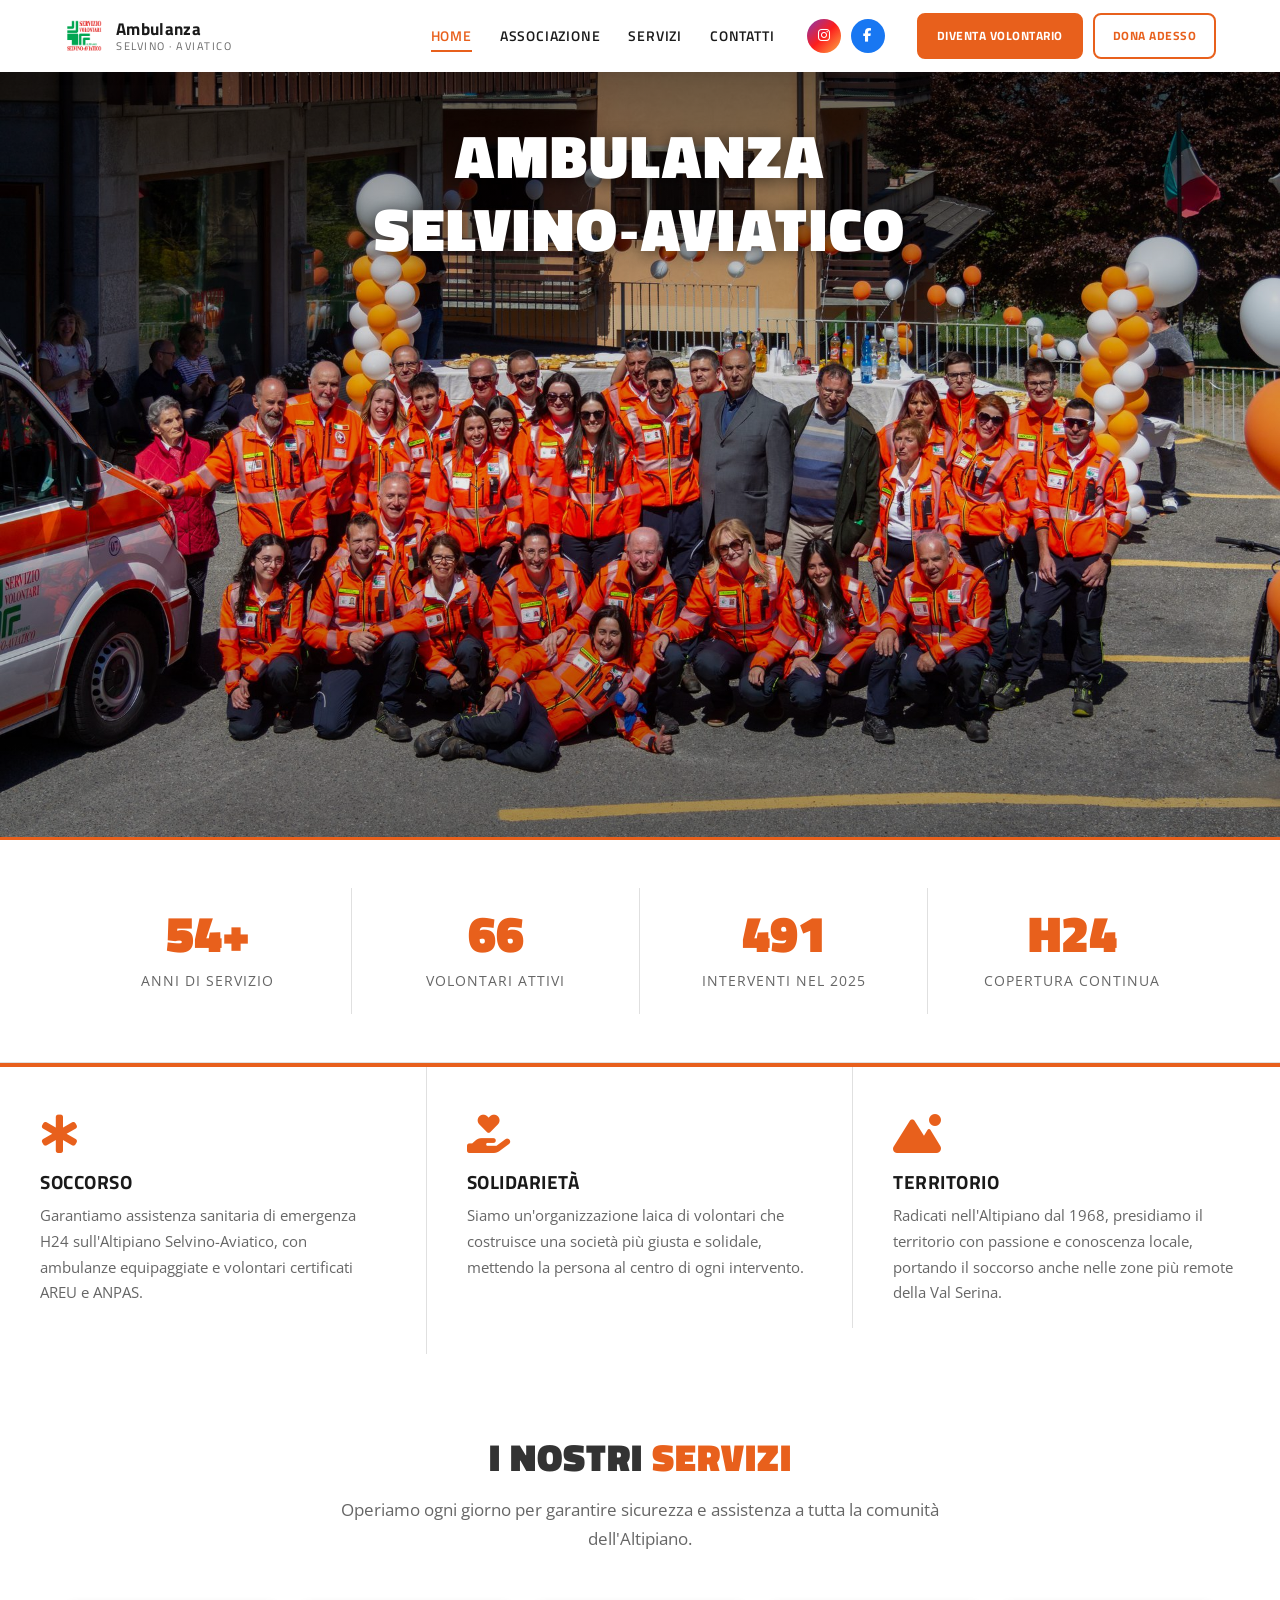
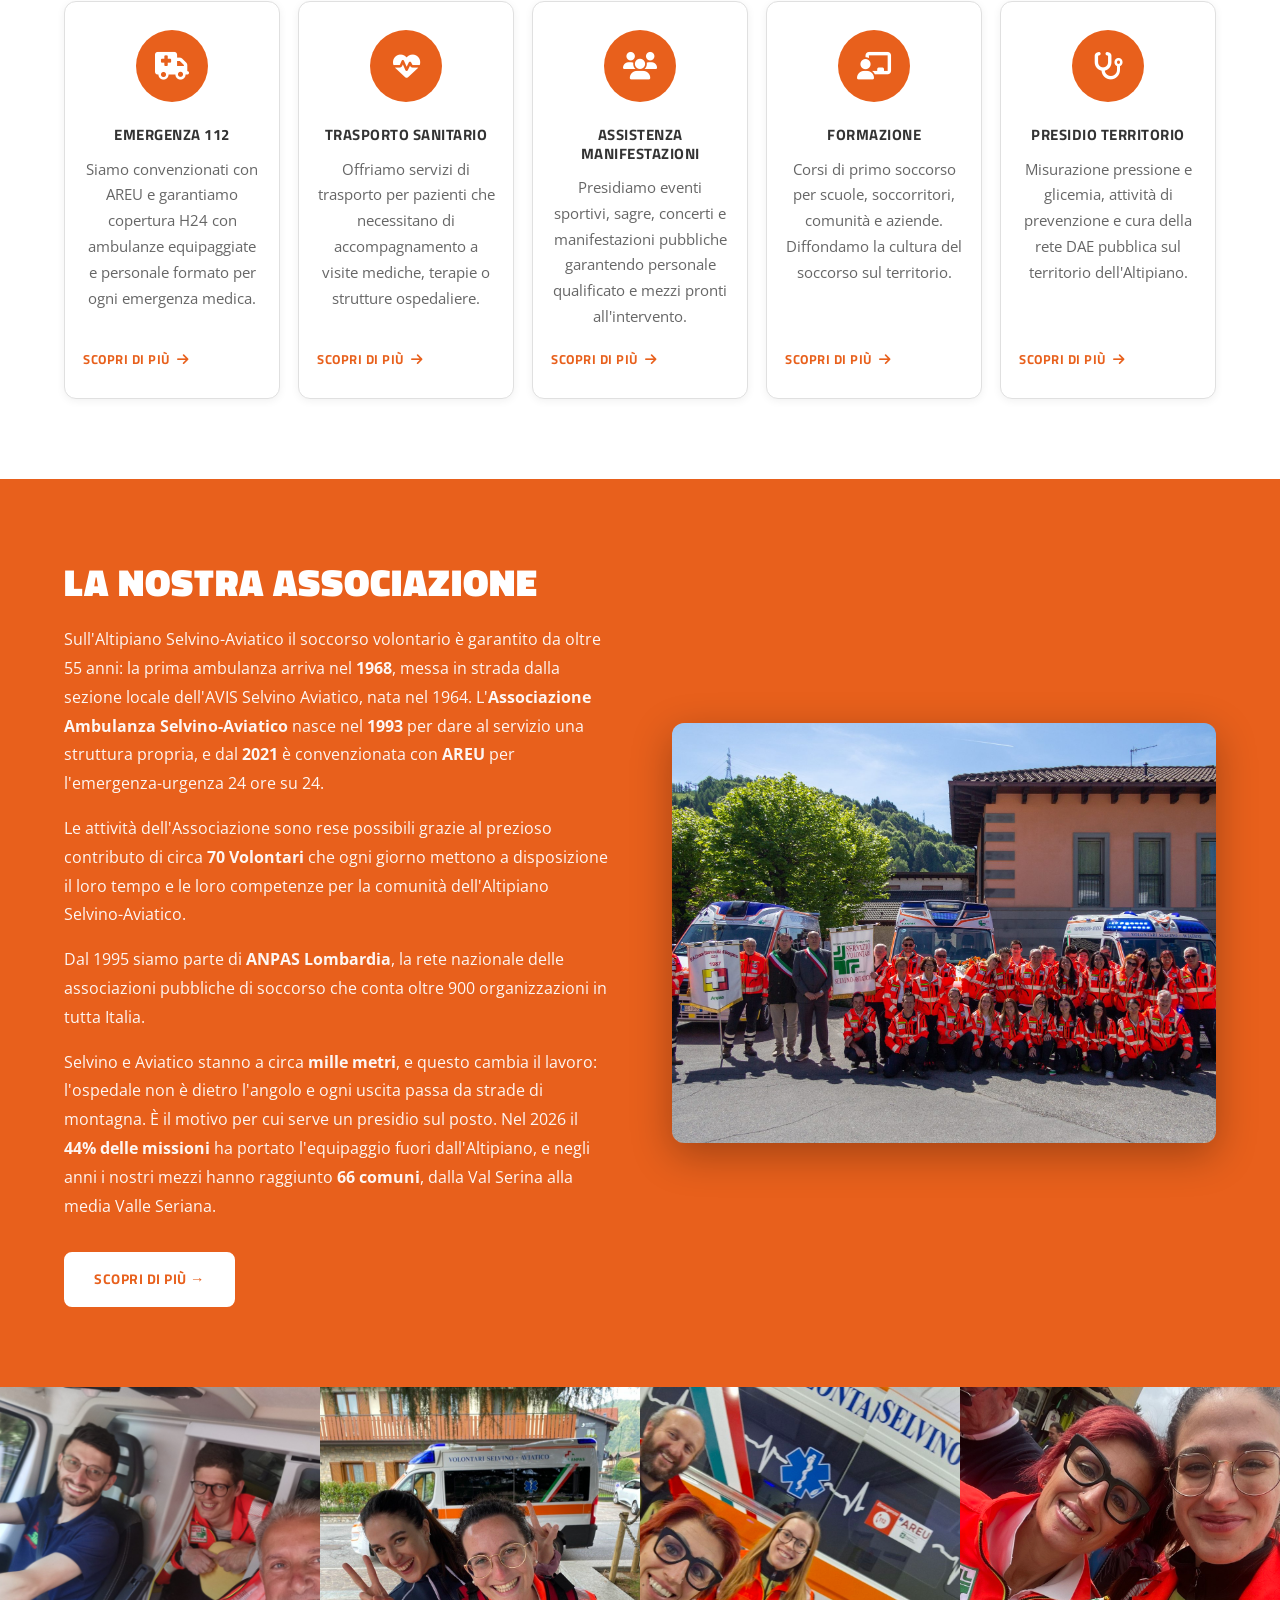
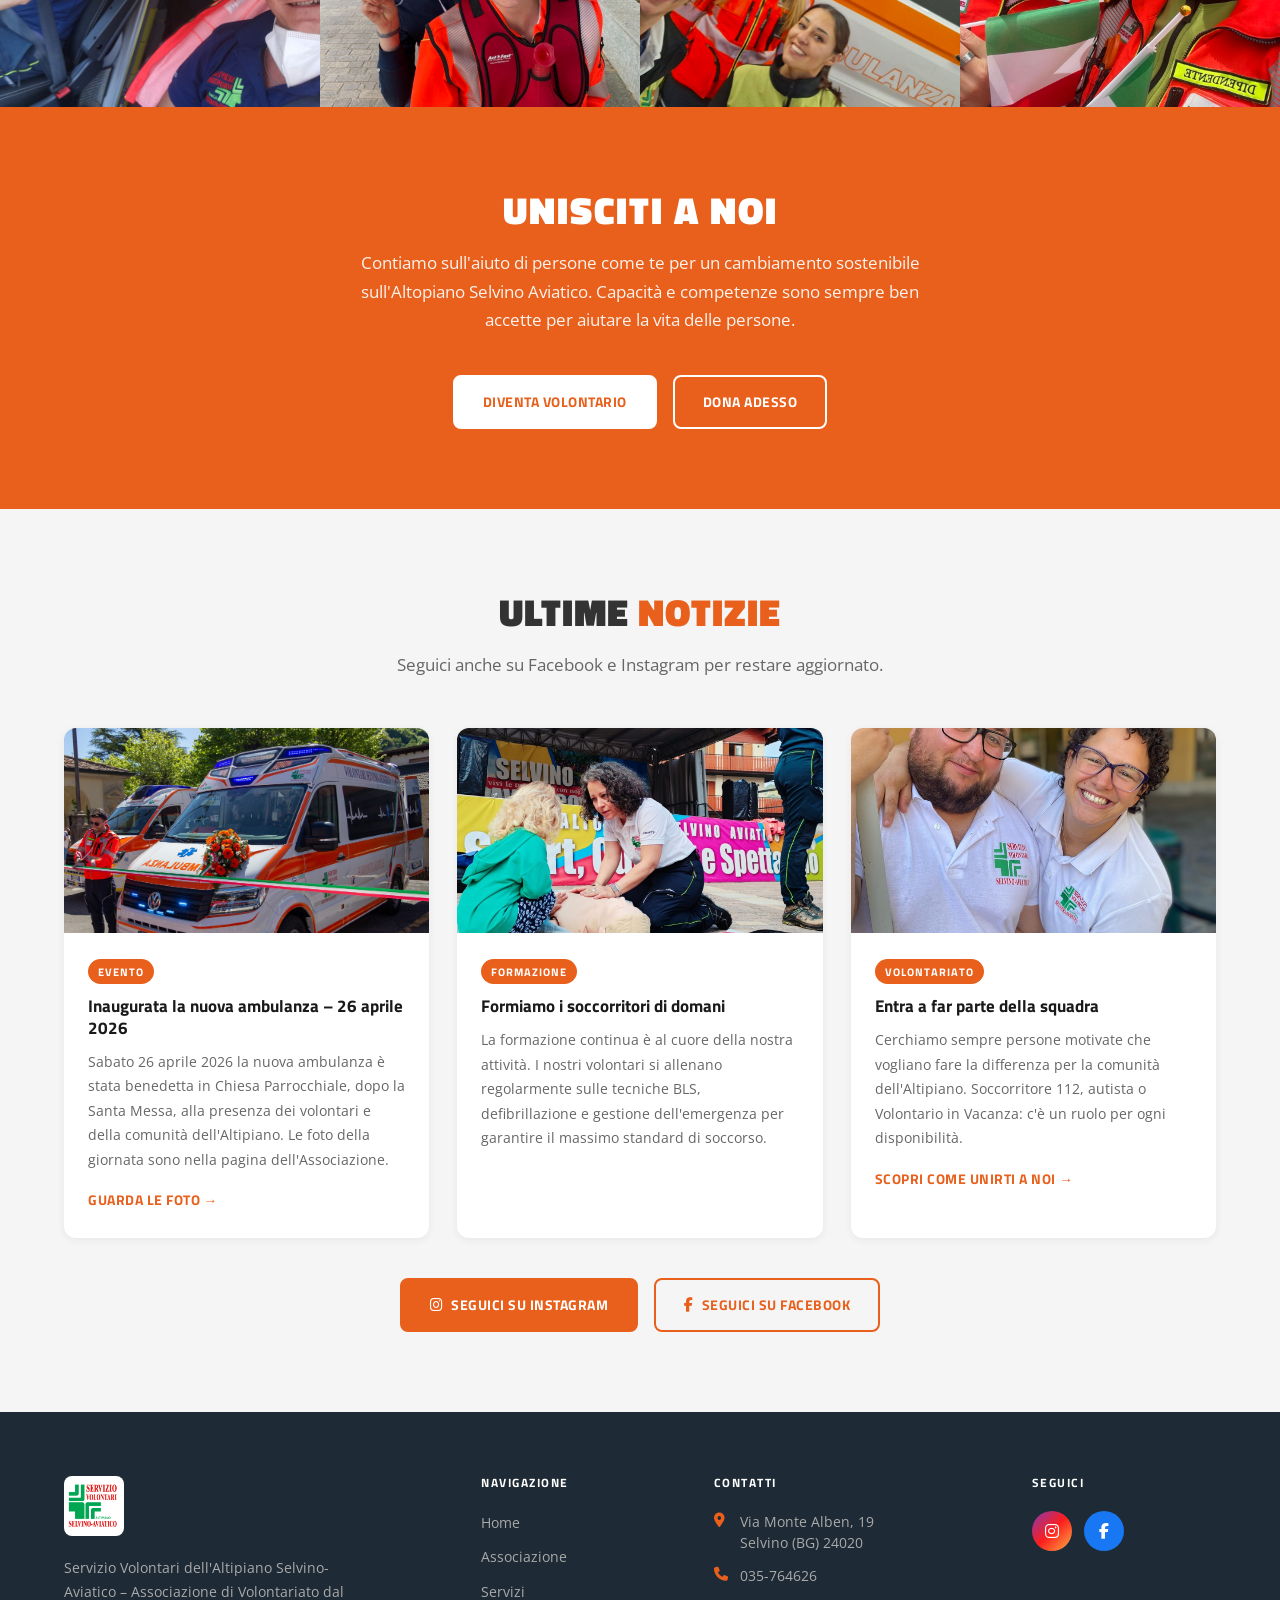
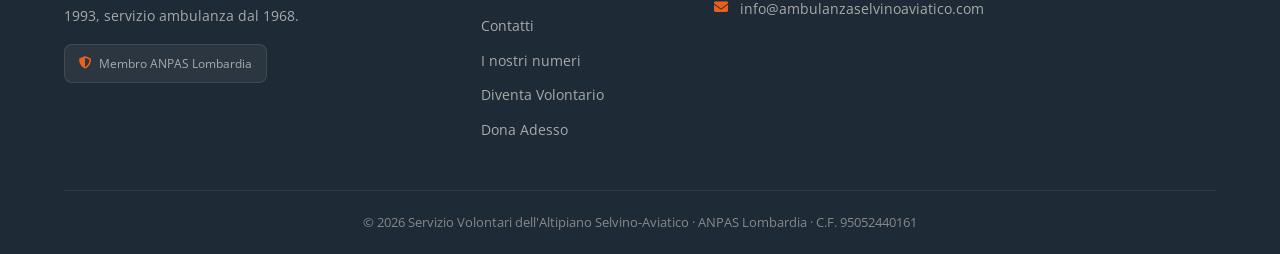
==== commit 90a9caf3: "Home: storia con le date, l'Altipiano raccontato coi dati, contatore vero La home diceva "450+ Inter" ====
--- a/index.html
+++ b/index.html
@@ -222,10 +222,14 @@
           <span class="stat-number" data-target="70" data-suffix="">~70</span>
           <span class="stat-label">Volontari attivi</span>
         </div>
+        <!-- CONTATORE:INIZIO -->
         <div class="stat-item">
-          <span class="stat-number" data-target="450" data-suffix="+">450+</span>
-          <span class="stat-label">Interventi/anno</span>
-        </div>
+          <a href="numeri.html" class="stat-collegato">
+            <span class="stat-number" data-target="519" data-suffix="">519</span>
+            <span class="stat-label">Interventi nel 2025</span>
+          </a>
+        </div>
+        <!-- CONTATORE:FINE -->
         <div class="stat-item">
           <span class="stat-number">H24</span>
           <span class="stat-label">Copertura continua</span>
@@ -325,9 +329,11 @@
       <div class="about-grid">
         <div class="about-text">
           <h2 class="section-title" id="about-title">La Nostra Associazione</h2>
-          <p>Sull'Altipiano Selvino-Aviatico il soccorso volontario è garantito da oltre 55 anni: prima attraverso la sezione AVIS locale, oggi con l'Associazione Ambulanza Selvino-Aviatico, che svolge attività di soccorso Emergenza-Urgenza e trasporto di persone che necessitano supporto.</p>
+          <p>Sull'Altipiano Selvino-Aviatico il soccorso volontario è garantito da oltre 55 anni: la prima ambulanza arriva nel <strong>1968</strong>, messa in strada dalla sezione locale dell'<a href="https://www.avisselvinoaviatico.com/" rel="noopener">AVIS Selvino Aviatico</a>, nata nel 1964. L'<strong>Associazione Ambulanza Selvino-Aviatico</strong> nasce nel <strong>1993</strong> per dare al servizio una struttura propria, e dal <strong>2021</strong> è convenzionata con <strong>AREU</strong> per l'emergenza-urgenza 24 ore su 24.</p>
           <p>Le attività dell'Associazione sono rese possibili grazie al prezioso contributo di circa <strong>70 Volontari</strong> che ogni giorno mettono a disposizione il loro tempo e le loro competenze per la comunità dell'Altipiano Selvino-Aviatico.</p>
           <p>Dal 1995 siamo parte di <strong>ANPAS Lombardia</strong>, la rete nazionale delle associazioni pubbliche di soccorso che conta oltre 900 organizzazioni in tutta Italia.</p>
+
+          <p>Selvino e Aviatico stanno a circa <strong>mille metri</strong>, e questo cambia il lavoro: l'ospedale non è dietro l'angolo e ogni uscita passa da strade di montagna. È il motivo per cui serve un presidio sul posto. Nel 2026 il <strong>44% delle missioni</strong> ha portato l'equipaggio fuori dall'Altipiano, e negli anni i nostri mezzi hanno raggiunto <strong>66 comuni</strong>, dalla Val Serina alla media Valle Seriana.</p>
           <a href="associazione.html" class="btn btn-white">Scopri di più &rarr;</a>
         </div>
         <div class="about-image">
--- a/css/style.css
+++ b/css/style.css
@@ -2204,3 +2204,106 @@
     padding: 24px 16px;
   }
 }
+
+/* ============================================================
+   NUMERI — riquadro di sintesi testuale (numeri.html)
+   I grafici sotto li disegna JavaScript: questo blocco e' la
+   stessa informazione in testo, per chi legge l'HTML grezzo.
+   Sta qui e non in dashboard.css perche' quel file e' caricato
+   anche dalla dashboard riservata, che questo riquadro non ha.
+   ============================================================ */
+.dash-sintesi {
+  max-width: 70ch;
+  margin: 0 auto 34px;
+  padding: 22px 24px;
+  background: var(--gray);
+  border-radius: 10px;
+  border-left: 4px solid var(--orange);
+}
+.dash-sintesi h2 {
+  margin: 0 0 10px;
+  font-size: 1.15rem;
+}
+.dash-sintesi p {
+  margin: 0 0 12px;
+  line-height: 1.6;
+}
+.dash-sintesi p:last-child { margin-bottom: 0; }
+.dash-sintesi strong { color: var(--dark); }
+.dash-sintesi-nota {
+  font-size: .85rem;
+  color: var(--text-light);
+}
+.dash-sintesi-tab {
+  border-collapse: collapse;
+  margin: 4px 0 14px;
+  font-variant-numeric: tabular-nums;
+}
+.dash-sintesi-tab caption {
+  text-align: left;
+  font-size: .85rem;
+  color: var(--text-light);
+  padding-bottom: 6px;
+}
+.dash-sintesi-tab th,
+.dash-sintesi-tab td {
+  border: 1px solid #ddd;
+  padding: 5px 14px;
+  text-align: left;
+  font-size: .9rem;
+}
+.dash-sintesi-tab thead th { background: var(--white); font-weight: 700; }
+.dash-sintesi-tab tbody th { font-weight: 600; }
+
+/* ============================================================
+   FAQ (servizi.html) — <details> nativi: si aprono anche senza
+   JavaScript, e il testo resta nell'HTML anche da chiusi, quindi
+   lo leggono sia i motori sia i lettori di schermo.
+   ============================================================ */
+.faq-lista { max-width: 78ch; margin: 0 auto; }
+.faq-voce {
+  background: var(--white);
+  border: 1px solid #e3e3e3;
+  border-radius: 10px;
+  margin: 0 0 12px;
+  overflow: hidden;
+}
+.faq-voce summary {
+  cursor: pointer;
+  list-style: none;
+  padding: 16px 48px 16px 18px;
+  font-family: 'Titillium Web', sans-serif;
+  font-weight: 600;
+  font-size: 1.02rem;
+  color: var(--dark);
+  position: relative;
+}
+.faq-voce summary::-webkit-details-marker { display: none; }
+.faq-voce summary::after {
+  content: '+';
+  position: absolute;
+  right: 18px;
+  top: 50%;
+  transform: translateY(-50%);
+  font-size: 1.4rem;
+  line-height: 1;
+  color: var(--orange);
+  font-weight: 400;
+}
+.faq-voce[open] summary::after { content: '\2013'; }
+.faq-voce summary:hover { background: var(--gray); }
+.faq-voce summary:focus-visible { outline: 2px solid var(--orange); outline-offset: -2px; }
+.faq-risposta { padding: 0 18px 18px; }
+.faq-risposta p { margin: 0; line-height: 1.65; color: var(--text); }
+.faq-risposta a { color: var(--orange); text-decoration: underline; text-underline-offset: 2px; }
+
+/* Contatore collegato ai numeri veri: e' un link, ma non deve sembrare
+   un link dentro la barra delle statistiche. */
+.stat-collegato {
+  display: block;
+  text-decoration: none;
+  color: inherit;
+}
+.stat-collegato:hover .stat-number { color: var(--orange); }
+.stat-collegato:hover .stat-label { text-decoration: underline; text-underline-offset: 3px; }
+.stat-collegato:focus-visible { outline: 2px solid var(--orange); outline-offset: 4px; border-radius: 6px; }
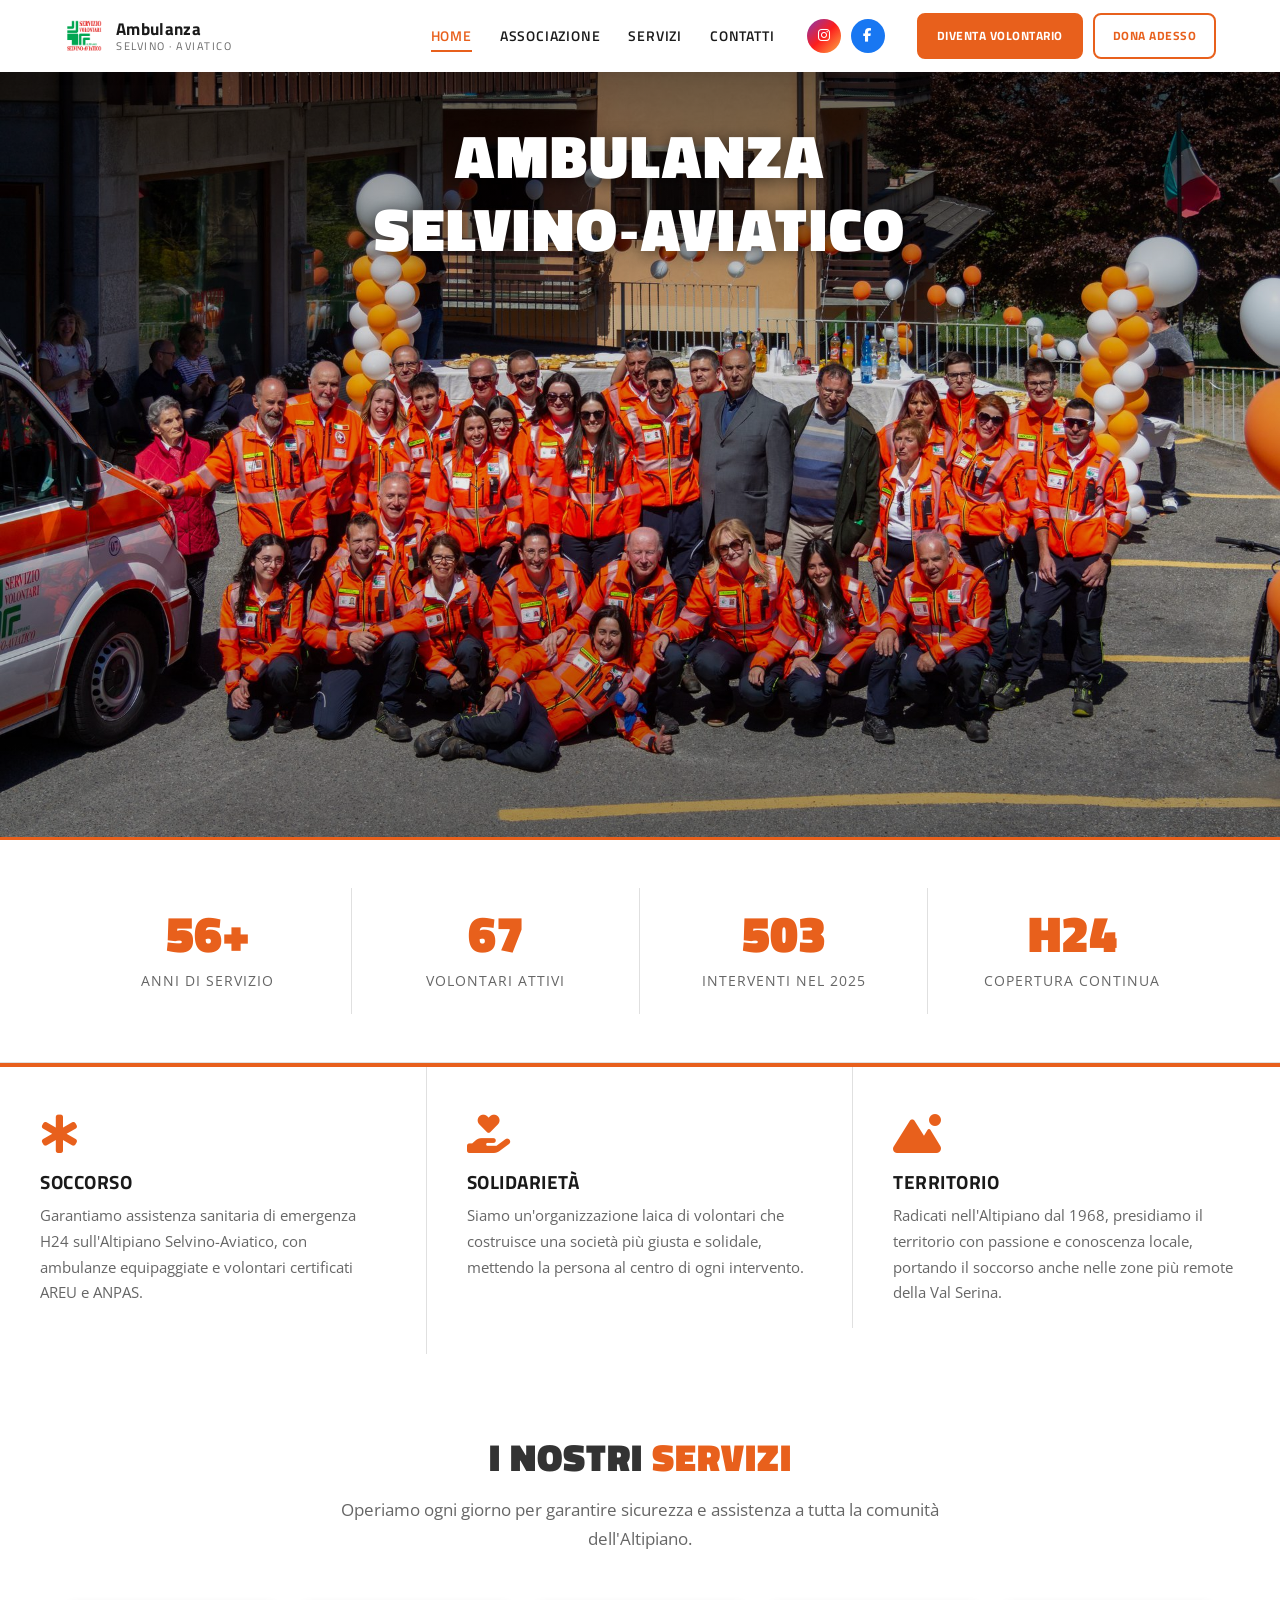
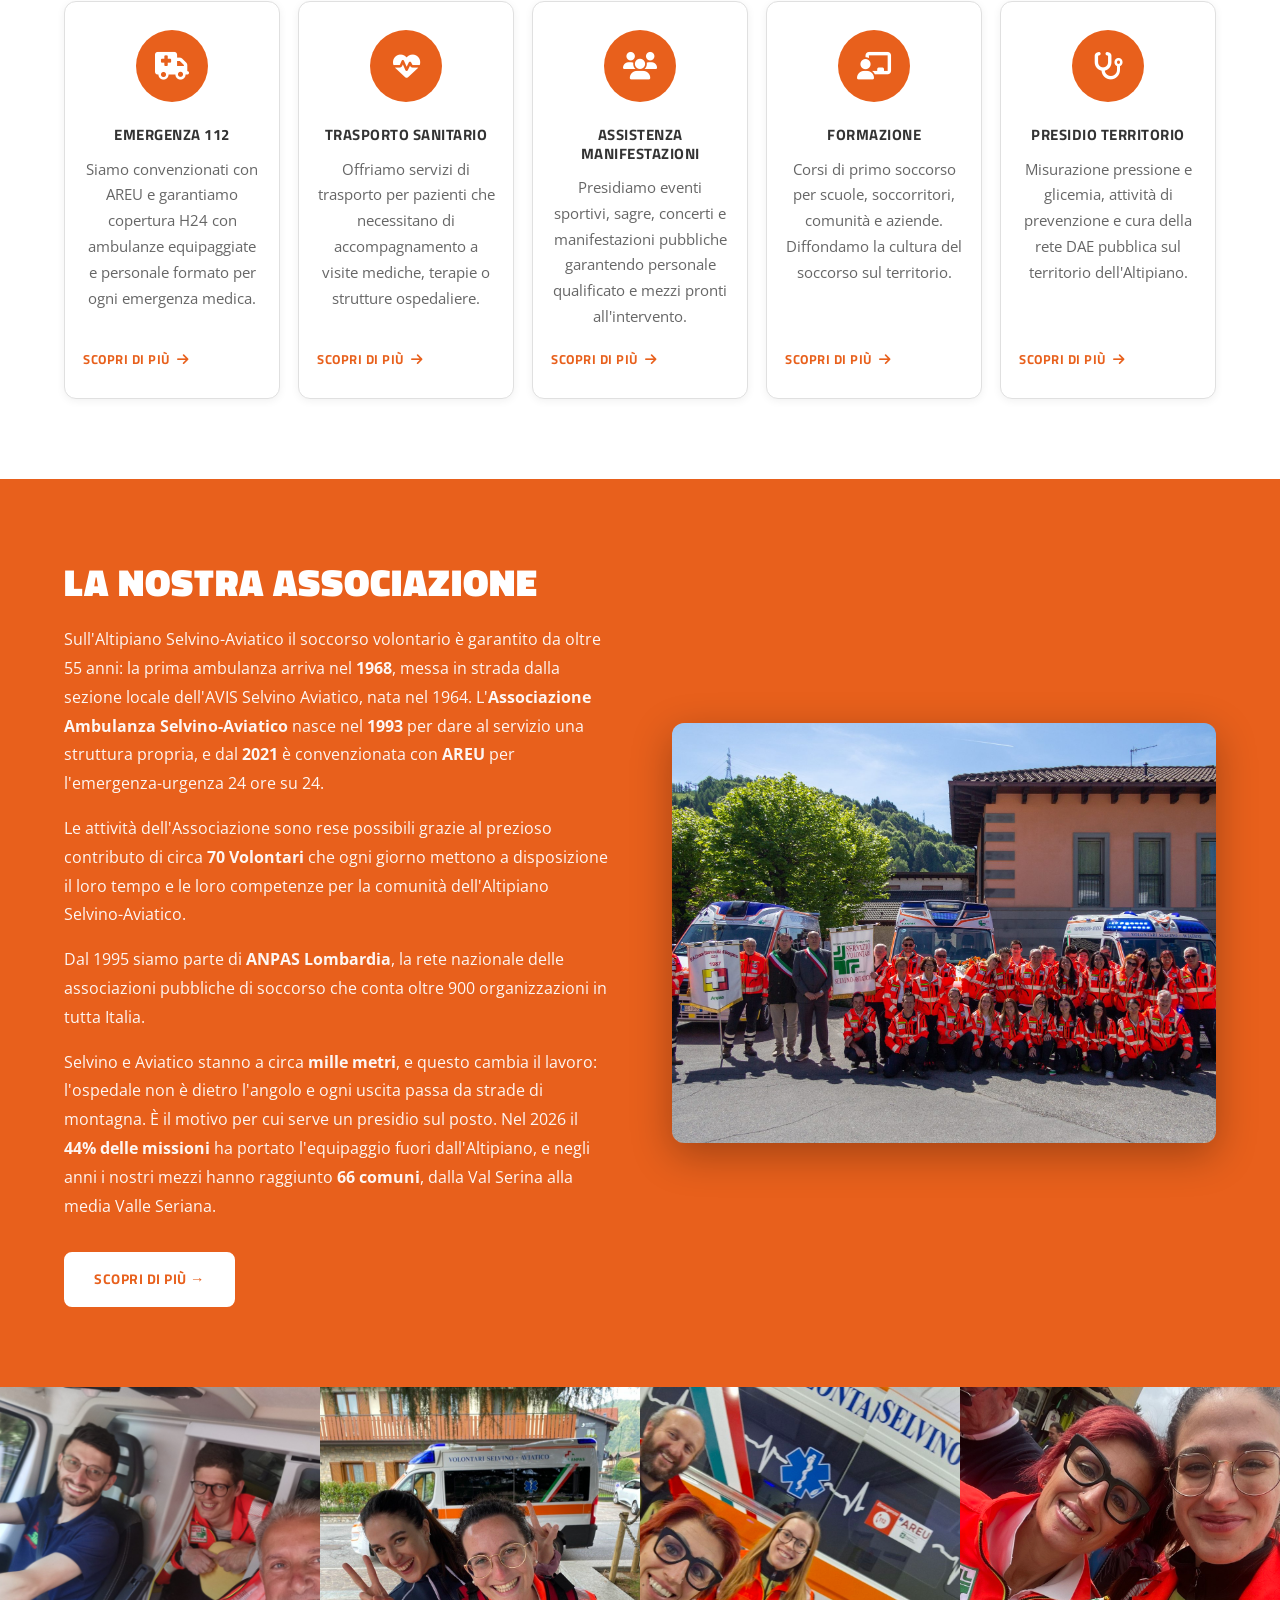
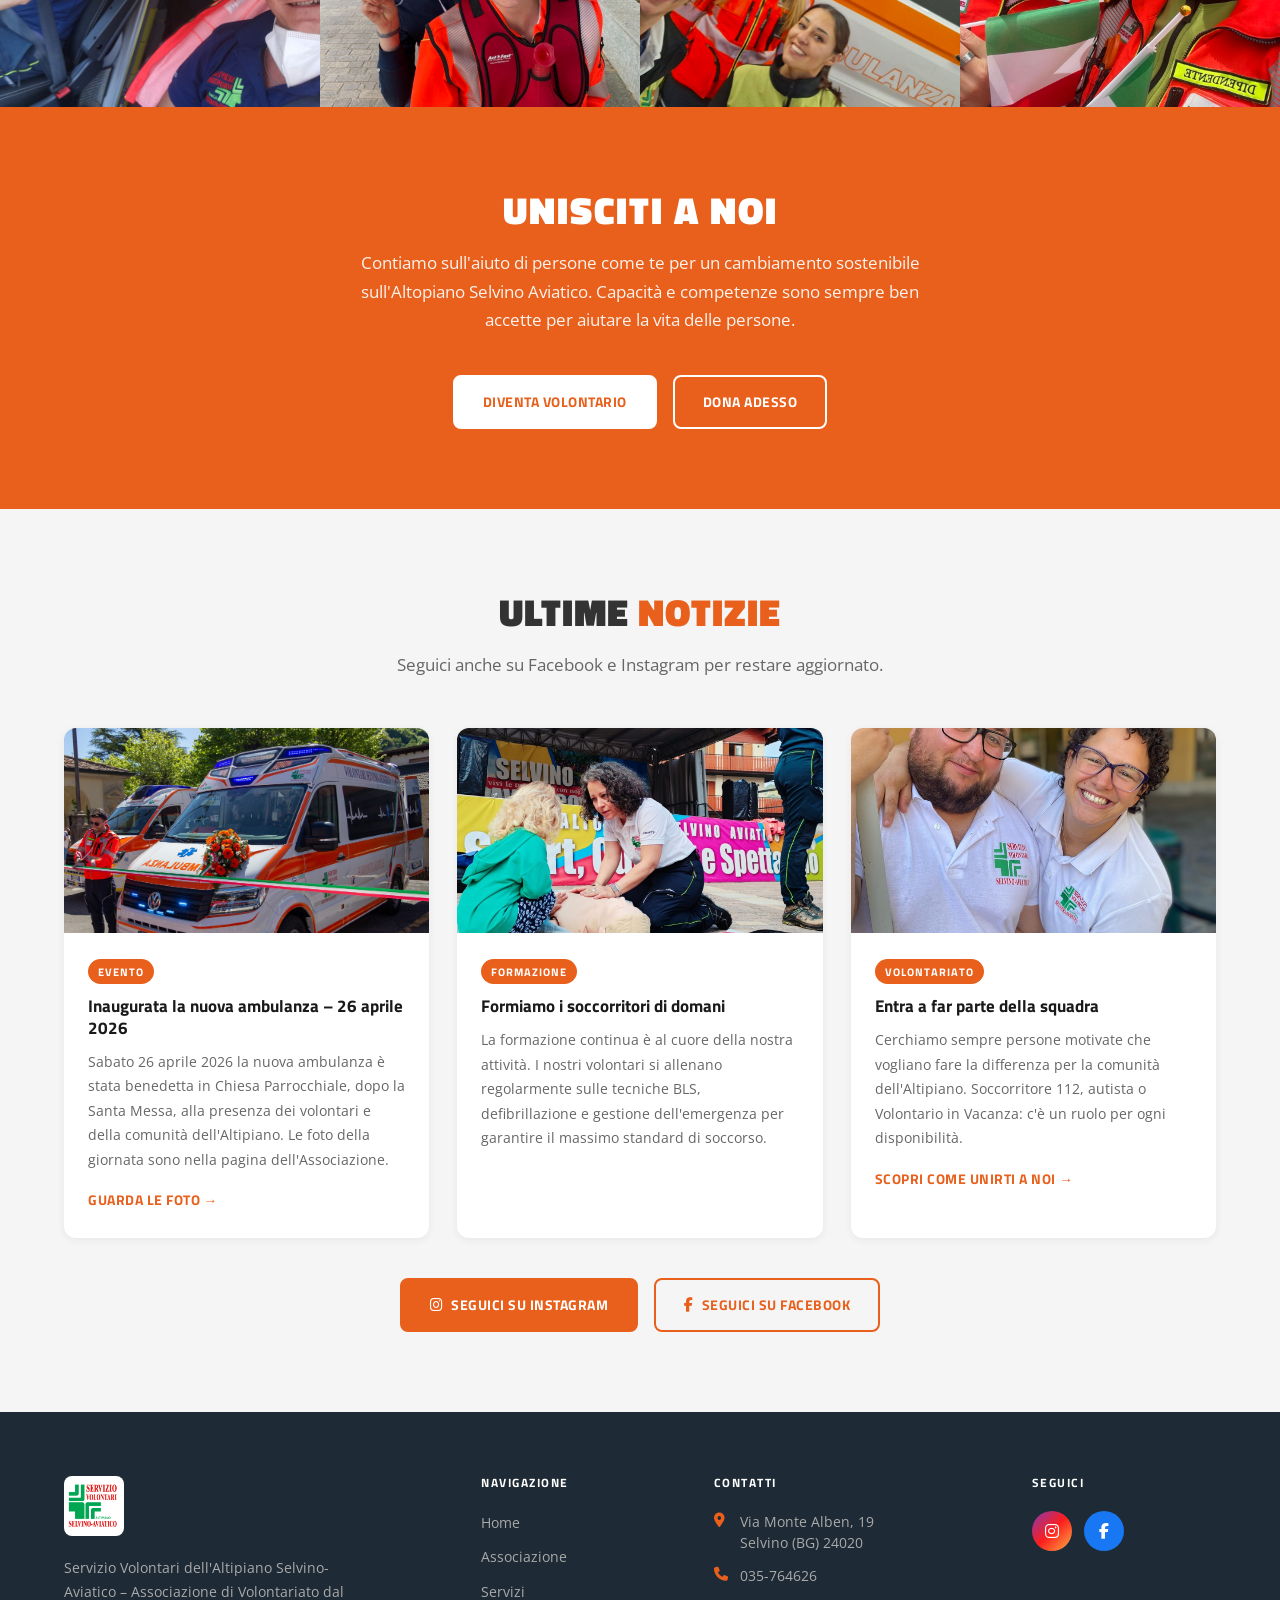
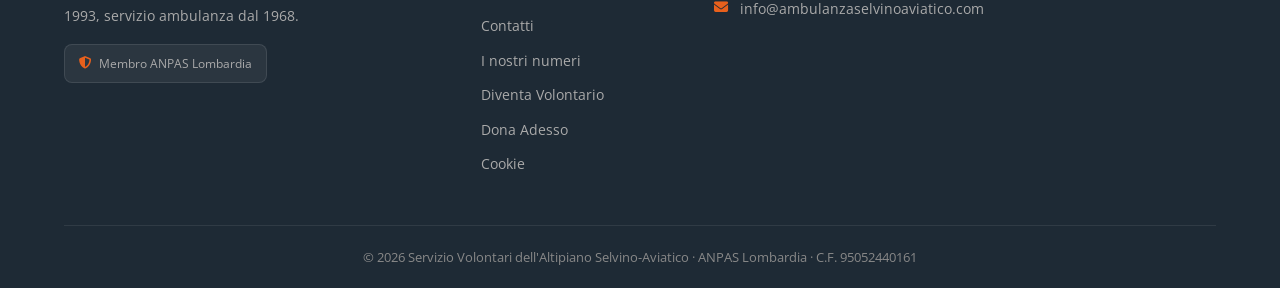
==== commit 089072f0: "Analytics: GA4 con Consent Mode, spento finche' non c'e' l'ID Predisposto js/analytics.js per Google" ====
--- a/index.html
+++ b/index.html
@@ -462,6 +462,7 @@
             <a href="numeri.html">I nostri numeri</a>
             <a href="volontario.html">Diventa Volontario</a>
             <a href="volontario.html#dona">Dona Adesso</a>
+            <a href="#cookie">Cookie</a>
           </nav>
         </div>
 
@@ -507,5 +508,6 @@
   </footer>
 
   <script src="js/main.js"></script>
+  <script src="js/analytics.js" defer></script>
 </body>
 </html>
--- a/css/style.css
+++ b/css/style.css
@@ -2307,3 +2307,63 @@
 .stat-collegato:hover .stat-number { color: var(--orange); }
 .stat-collegato:hover .stat-label { text-decoration: underline; text-underline-offset: 3px; }
 .stat-collegato:focus-visible { outline: 2px solid var(--orange); outline-offset: 4px; border-radius: 6px; }
+
+/* ============================================================
+   BANNER CONSENSO COOKIE
+   Compare solo se analytics e' configurato e la scelta non e'
+   ancora stata fatta. Niente overlay che blocca la pagina: il
+   sito resta leggibile anche senza rispondere.
+   ============================================================ */
+.consenso {
+  position: fixed;
+  left: 14px; right: 14px; bottom: 14px;
+  z-index: 9999;
+  max-width: 560px;
+  margin: 0 auto;
+  background: var(--white);
+  border: 1px solid var(--line, #d8dde2);
+  border-left: 4px solid var(--orange);
+  border-radius: 10px;
+  box-shadow: 0 6px 28px rgba(0, 0, 0, .18);
+  padding: 16px 18px;
+  display: flex;
+  flex-direction: column;
+  gap: 12px;
+}
+.consenso-testo strong {
+  display: block;
+  font-family: 'Titillium Web', sans-serif;
+  font-size: 1rem;
+  margin-bottom: 5px;
+  color: var(--dark);
+}
+.consenso-testo p {
+  margin: 0;
+  font-size: .86rem;
+  line-height: 1.55;
+  color: var(--text);
+}
+.consenso-bottoni {
+  display: flex;
+  gap: 10px;
+  justify-content: flex-end;
+}
+.btn-consenso {
+  font: 700 .85rem/1 'Titillium Web', sans-serif;
+  padding: 11px 20px;
+  border-radius: 8px;
+  cursor: pointer;
+  border: 1px solid var(--line, #d8dde2);
+  min-height: 42px;
+}
+/* i due pulsanti hanno lo stesso peso visivo: un "rifiuta" sbiadito
+   accanto a un "accetta" acceso non e' una scelta libera */
+.btn-consenso--no { background: var(--white); color: var(--text); }
+.btn-consenso--no:hover { background: var(--gray); }
+.btn-consenso--si { background: var(--orange); color: #fff; border-color: var(--orange); }
+.btn-consenso--si:hover { background: var(--orange-dark); }
+.btn-consenso:focus-visible { outline: 2px solid var(--orange); outline-offset: 2px; }
+@media (max-width: 430px) {
+  .consenso-bottoni { flex-direction: column-reverse; }
+  .btn-consenso { width: 100%; }
+}
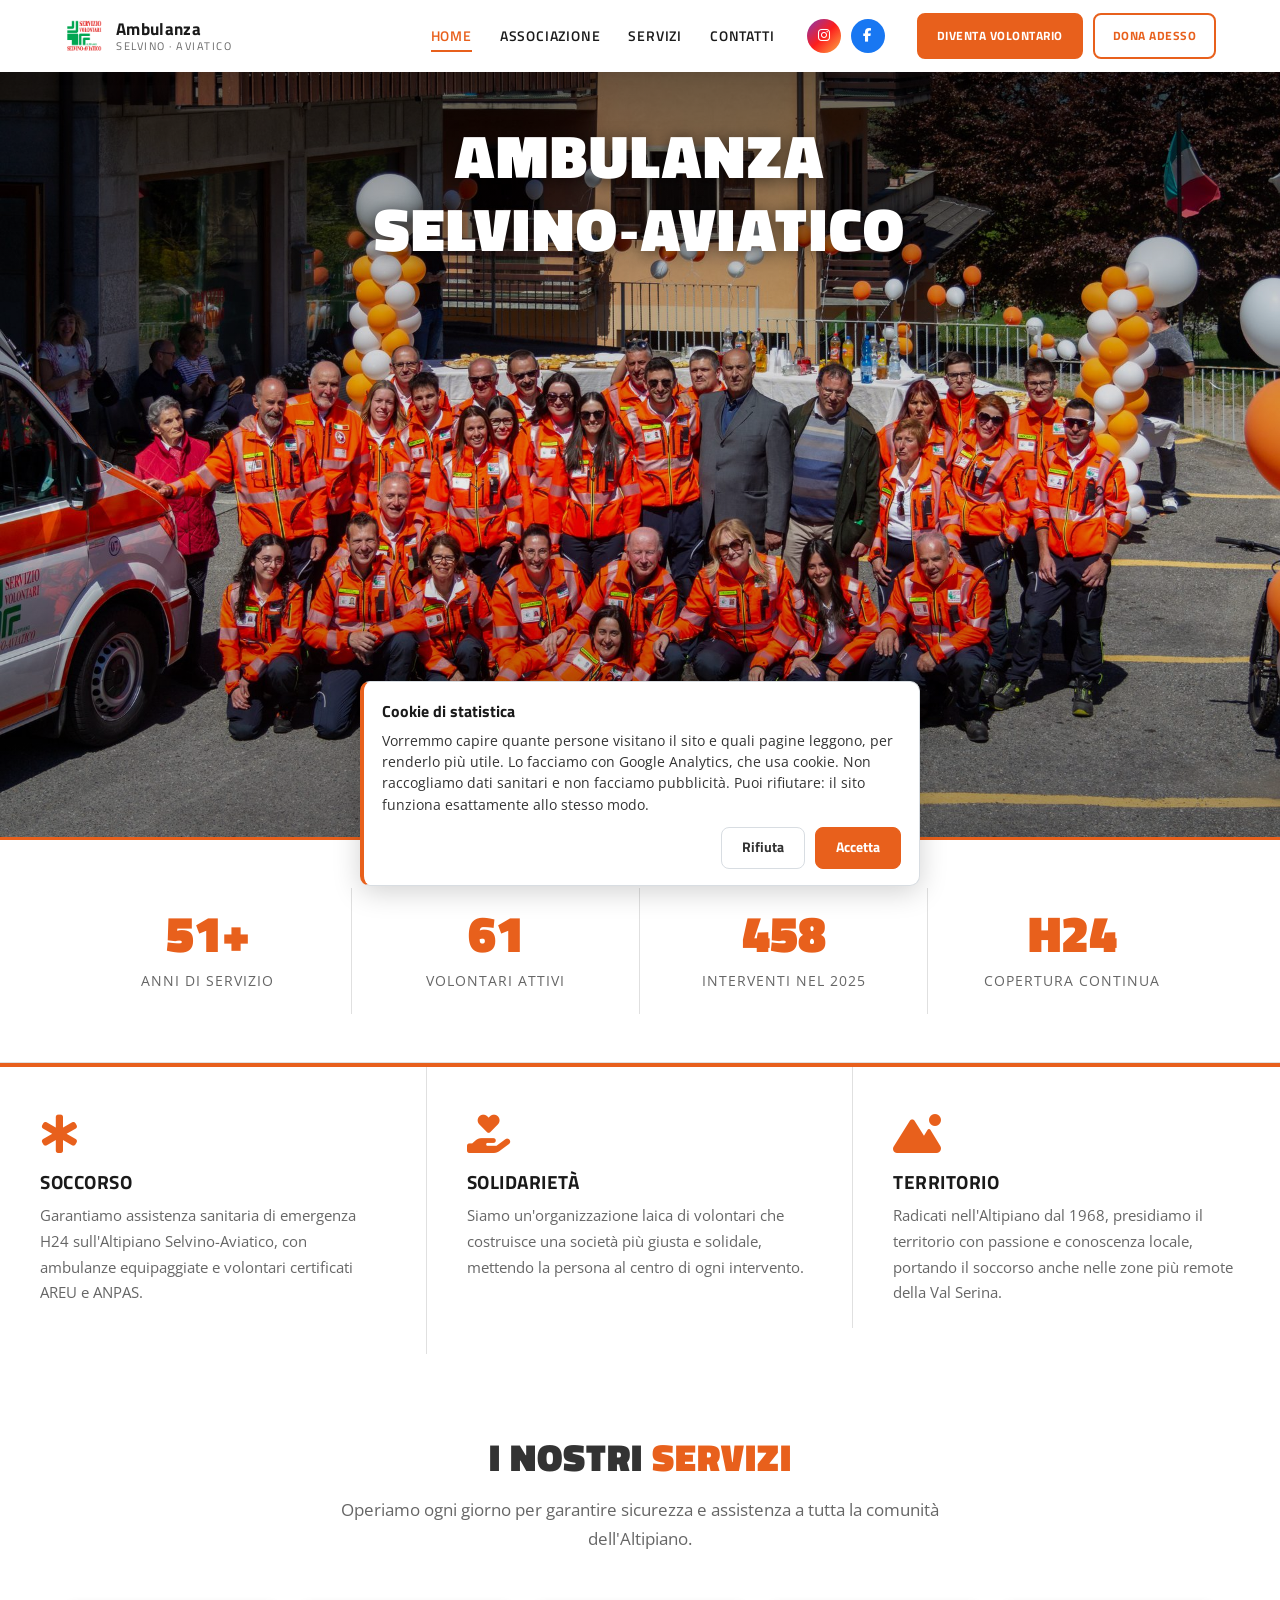
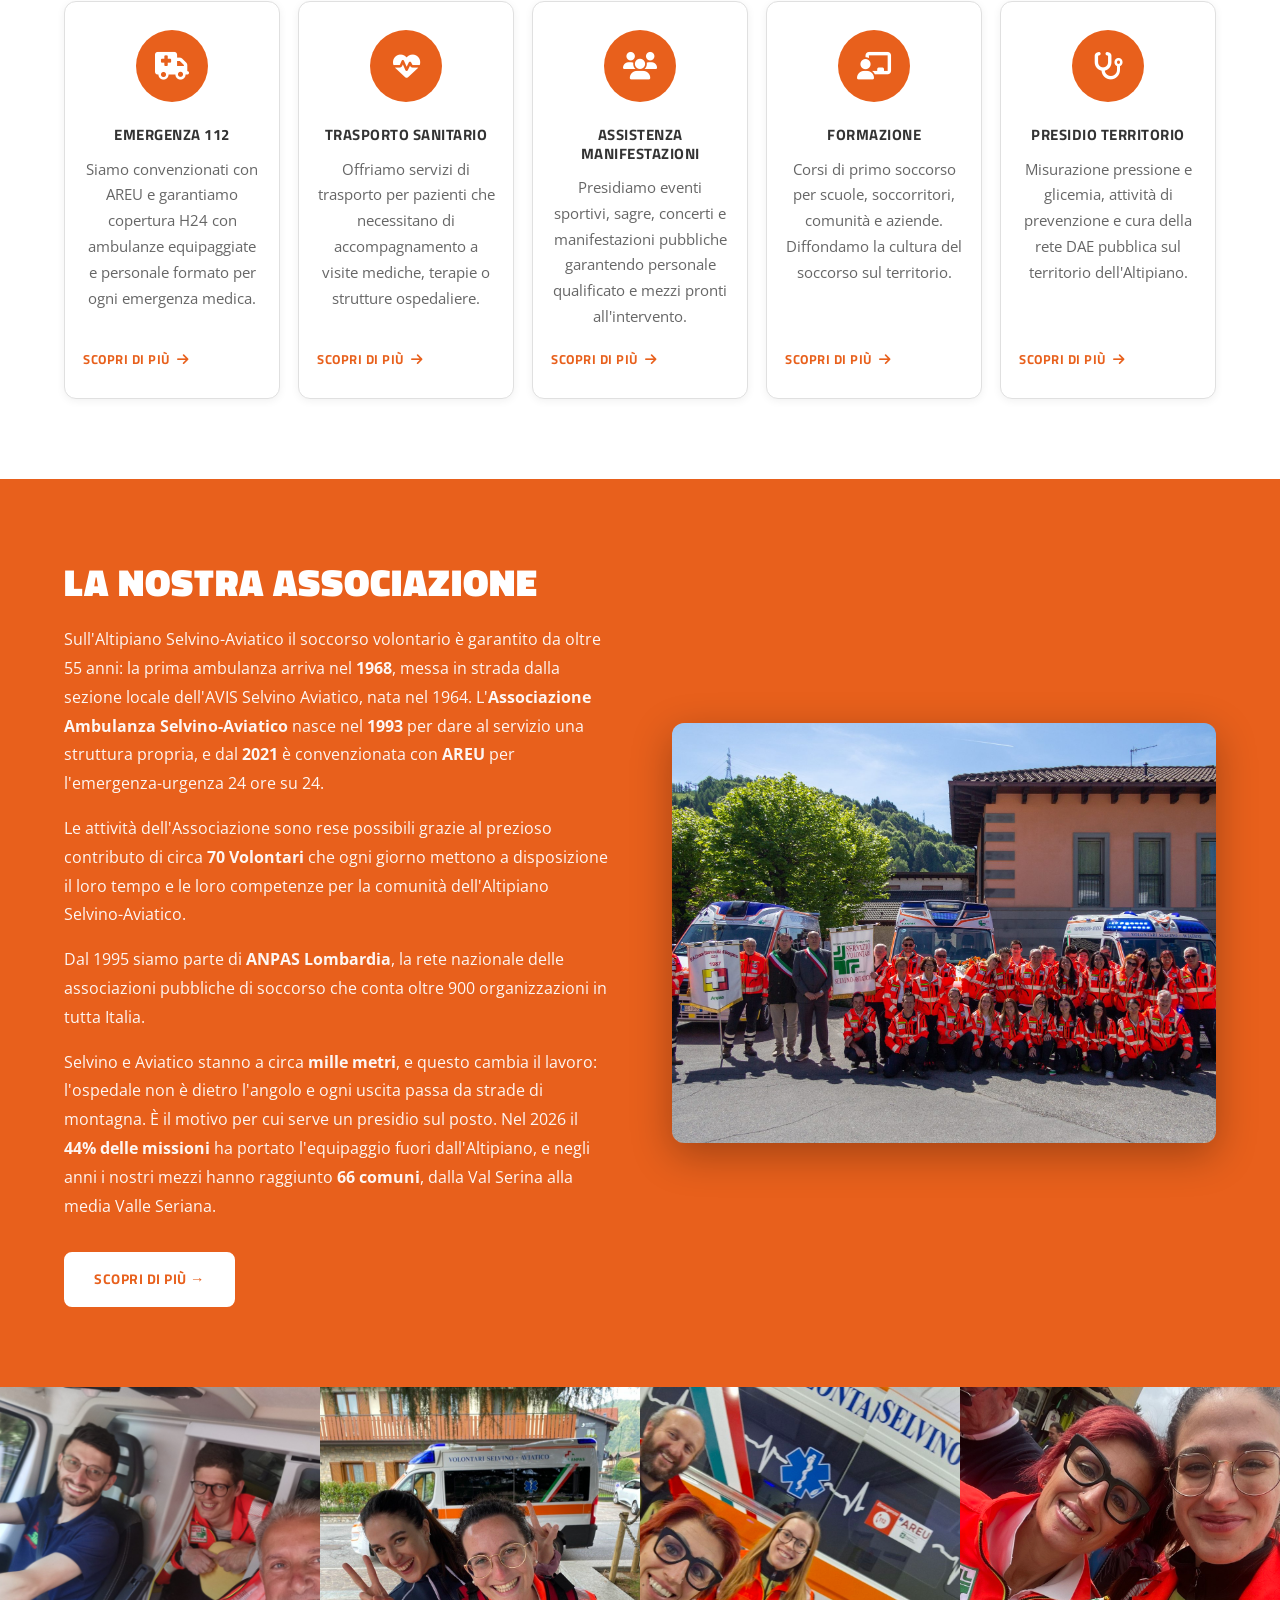
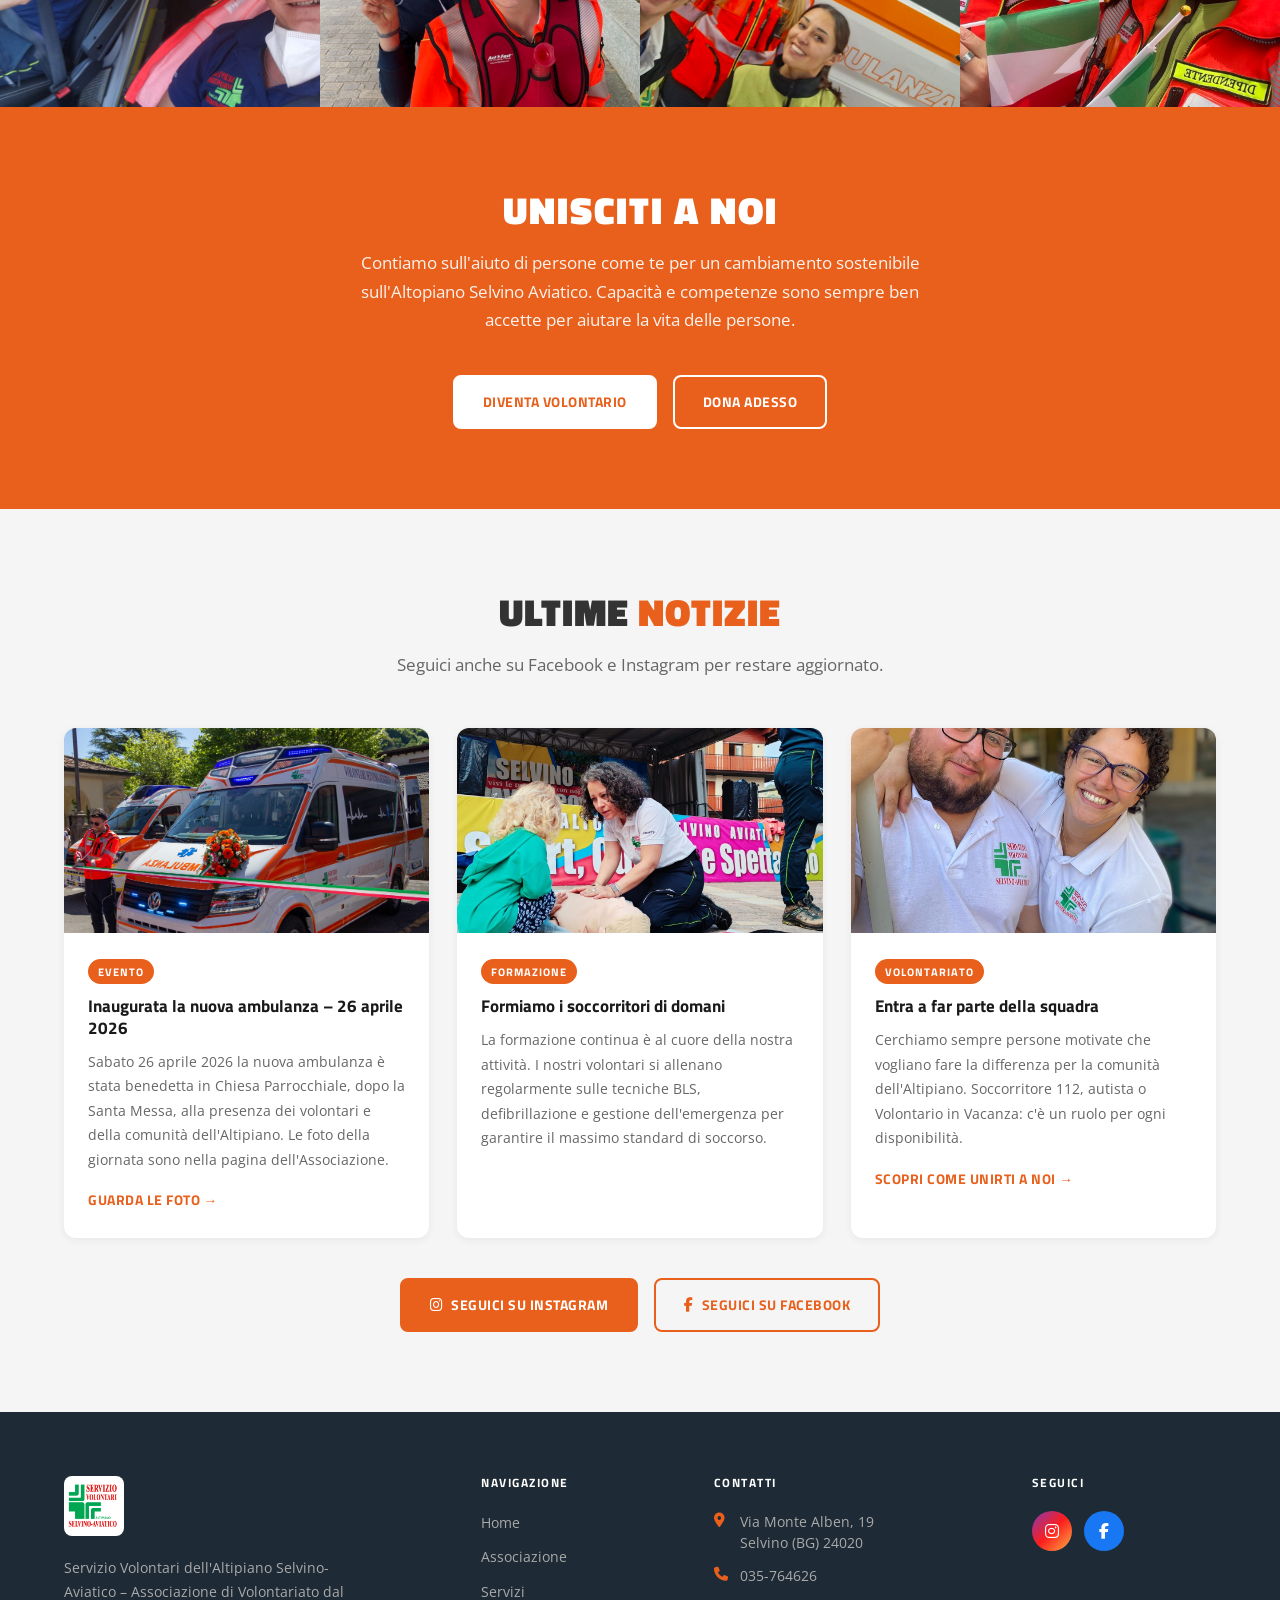
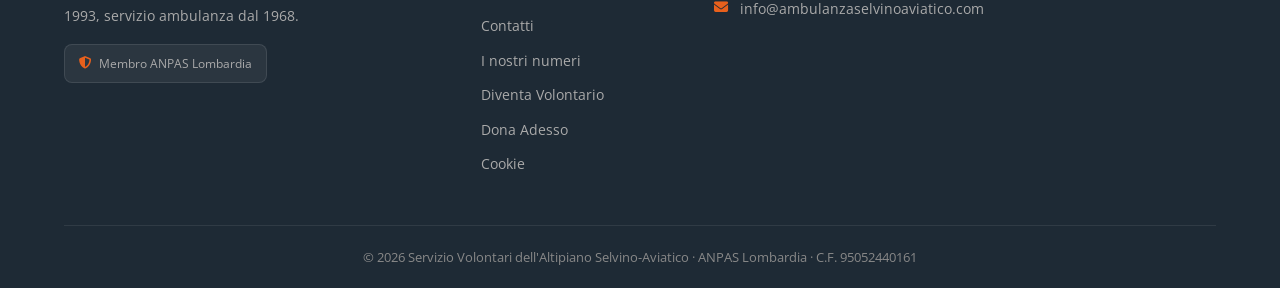
==== commit d254e635: "Search Console: chiude i 404 dei vecchi indirizzi Wix e il doppione /index.html Mail di Search Conso" ====
--- a/index.html
+++ b/index.html
@@ -129,7 +129,7 @@
     <div class="container">
       <div class="header-inner">
 
-        <a href="index.html" class="header-logo" aria-label="Torna alla home">
+        <a href="/" class="header-logo" aria-label="Torna alla home">
           <img src="images/logo.png" alt="Logo Ambulanza Selvino-Aviatico" />
           <div class="header-logo-text">
             <span class="logo-name">Ambulanza</span>
@@ -139,7 +139,7 @@
 
         <nav class="header-nav" aria-label="Navigazione principale">
           <ul class="nav-links">
-            <li><a href="index.html" class="active">Home</a></li>
+            <li><a href="/" class="active">Home</a></li>
             <li><a href="associazione.html">Associazione</a></li>
             <li><a href="servizi.html">Servizi</a></li>
             <li><a href="contatti.html">Contatti</a></li>
@@ -172,7 +172,7 @@
     <!-- Mobile nav -->
     <div class="mobile-nav" id="mobile-nav" aria-hidden="true">
       <ul class="nav-links">
-        <li><a href="index.html">Home</a></li>
+        <li><a href="/">Home</a></li>
         <li><a href="associazione.html">Associazione</a></li>
         <li><a href="servizi.html">Servizi</a></li>
         <li><a href="contatti.html">Contatti</a></li>
@@ -455,7 +455,7 @@
         <div class="footer-col">
           <h4>Navigazione</h4>
           <nav class="footer-nav" aria-label="Navigazione footer">
-            <a href="index.html">Home</a>
+            <a href="/">Home</a>
             <a href="associazione.html">Associazione</a>
             <a href="servizi.html">Servizi</a>
             <a href="contatti.html">Contatti</a>
--- a/css/style.css
+++ b/css/style.css
@@ -2234,26 +2234,6 @@
   font-size: .85rem;
   color: var(--text-light);
 }
-.dash-sintesi-tab {
-  border-collapse: collapse;
-  margin: 4px 0 14px;
-  font-variant-numeric: tabular-nums;
-}
-.dash-sintesi-tab caption {
-  text-align: left;
-  font-size: .85rem;
-  color: var(--text-light);
-  padding-bottom: 6px;
-}
-.dash-sintesi-tab th,
-.dash-sintesi-tab td {
-  border: 1px solid #ddd;
-  padding: 5px 14px;
-  text-align: left;
-  font-size: .9rem;
-}
-.dash-sintesi-tab thead th { background: var(--white); font-weight: 700; }
-.dash-sintesi-tab tbody th { font-weight: 600; }
 
 /* ============================================================
    FAQ (servizi.html) — <details> nativi: si aprono anche senza
